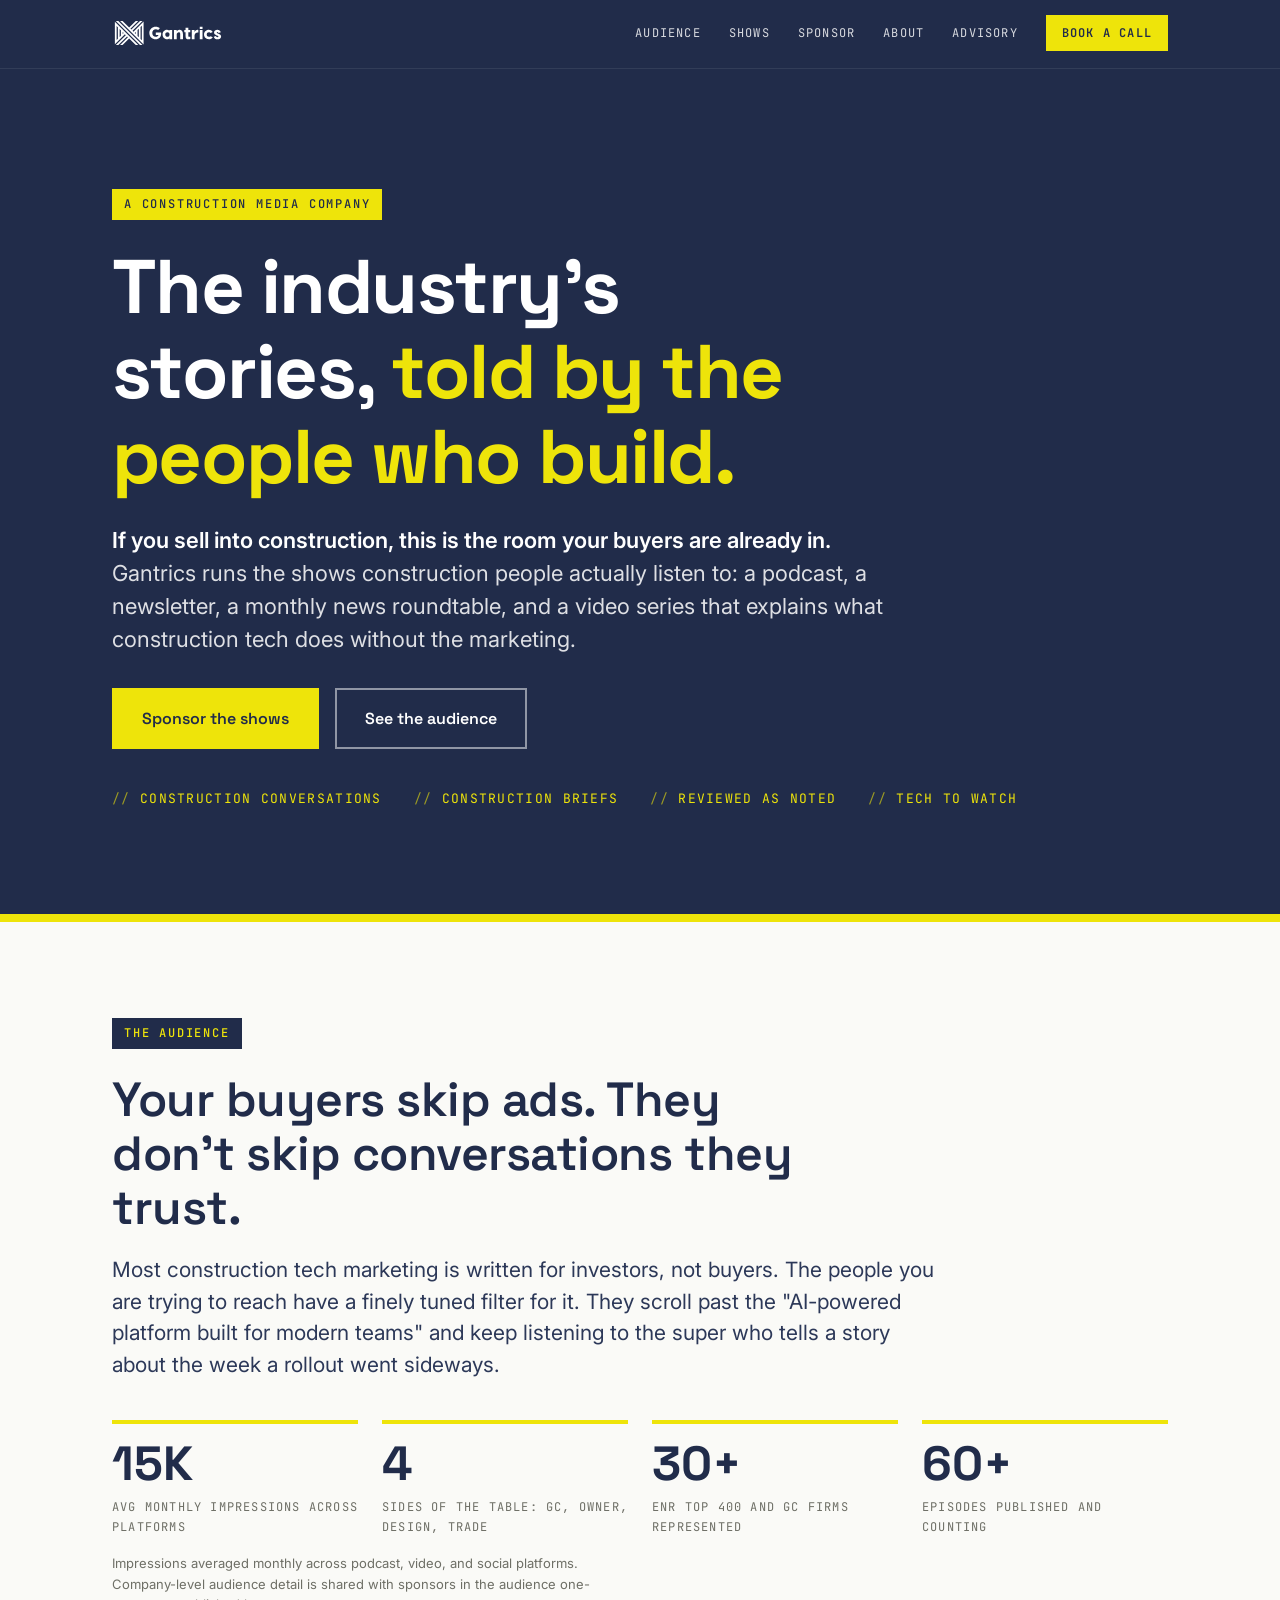
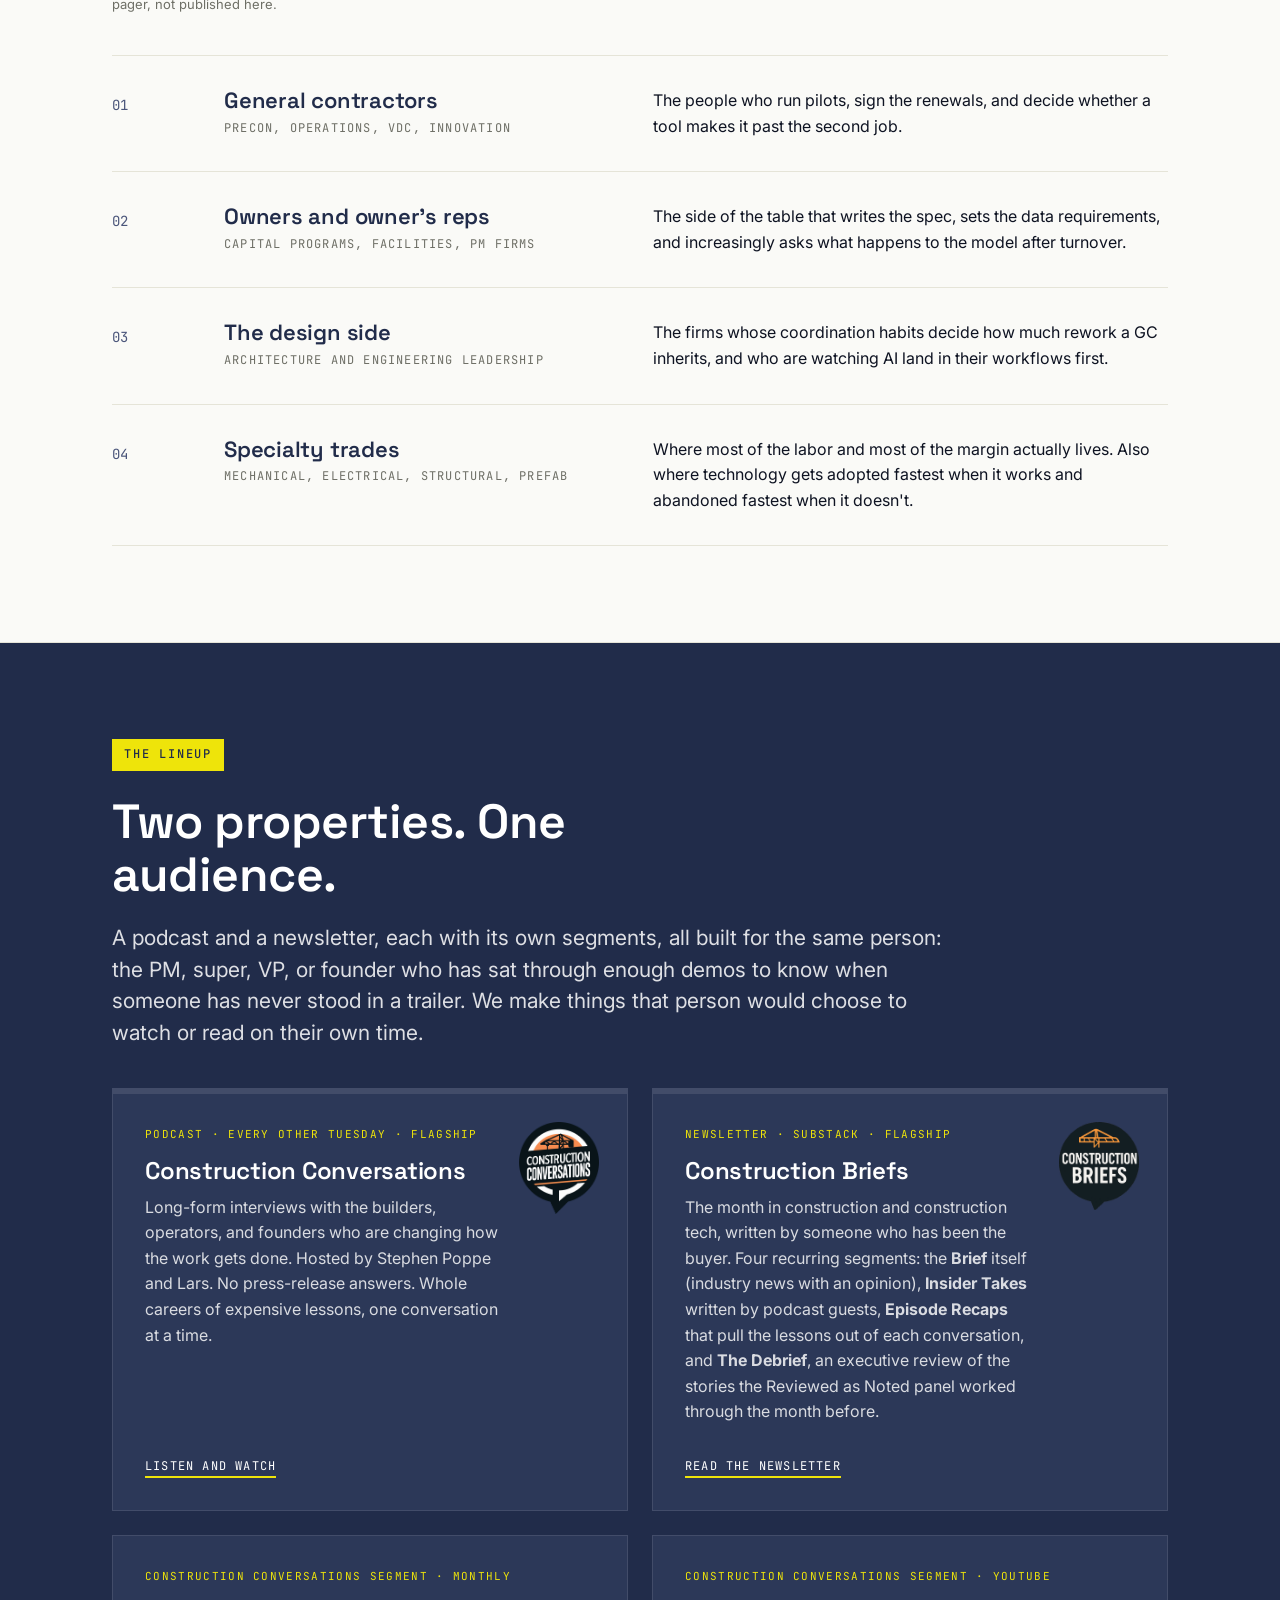
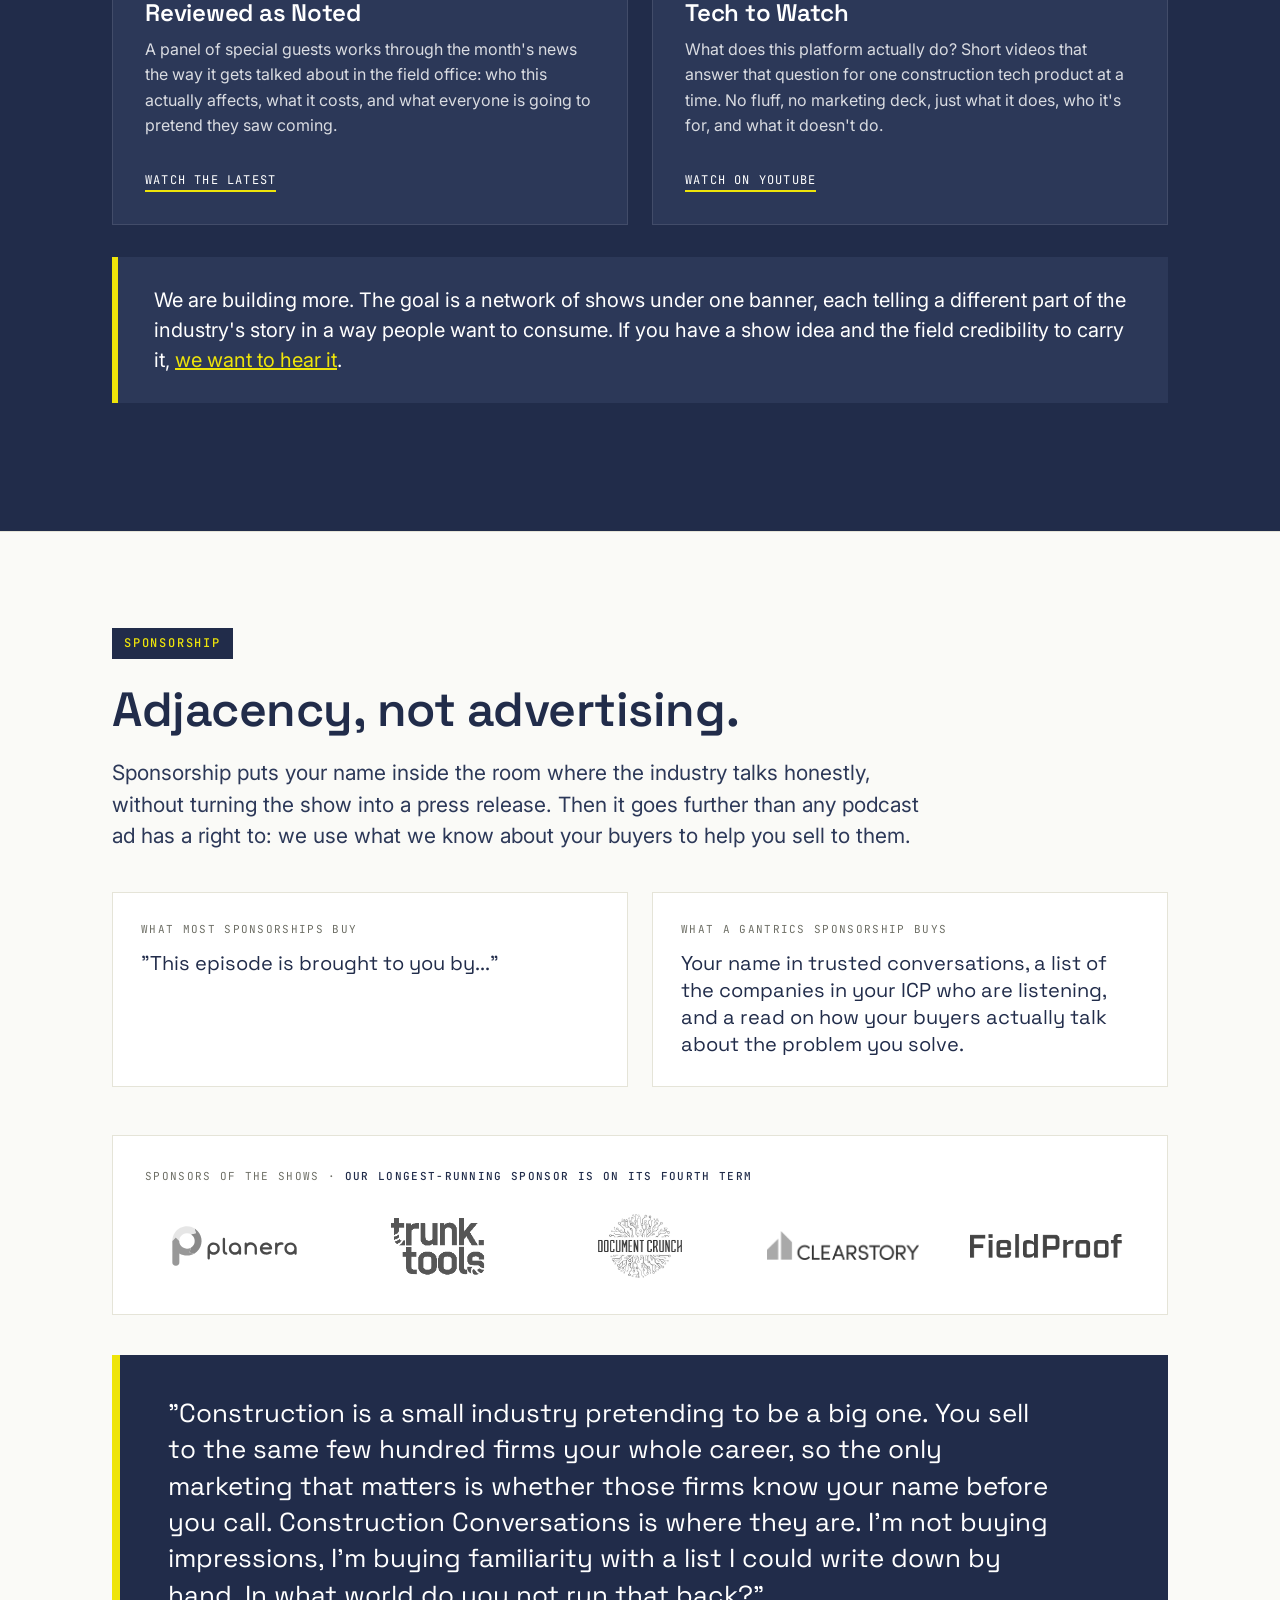
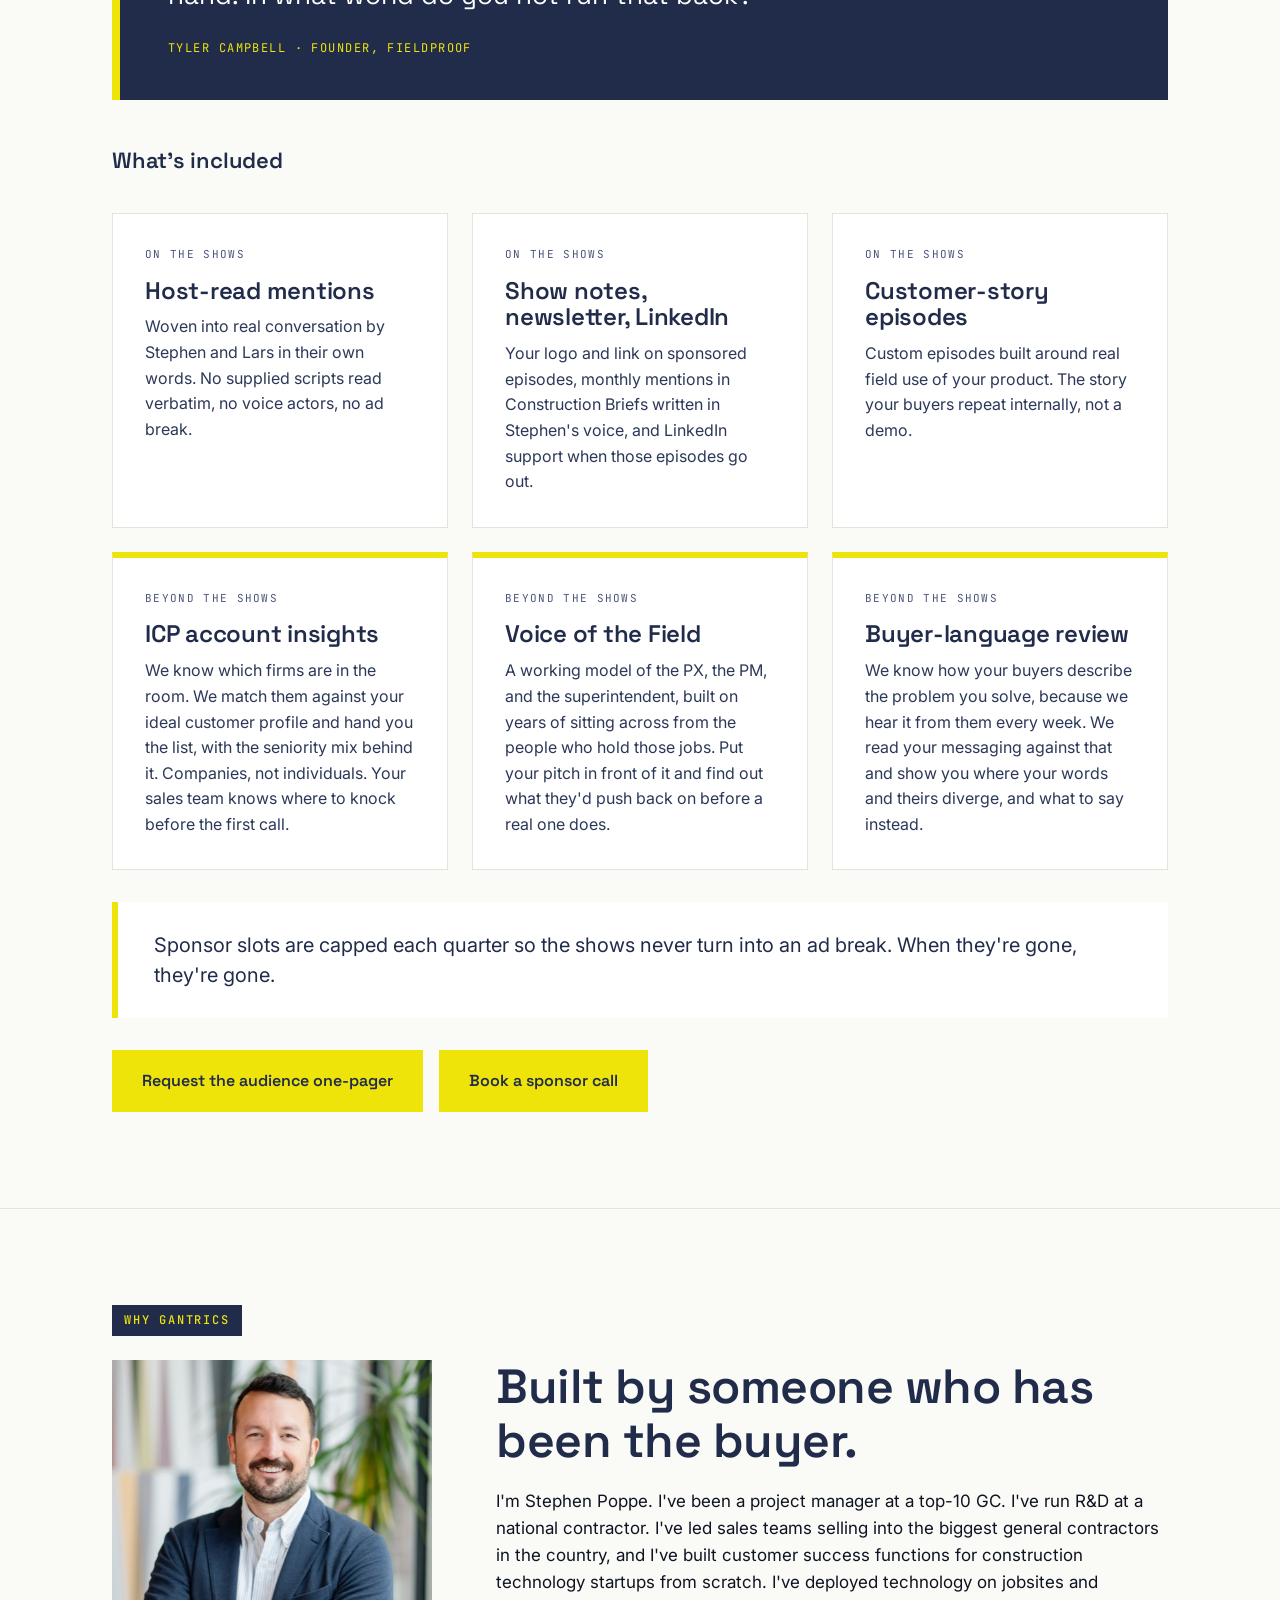
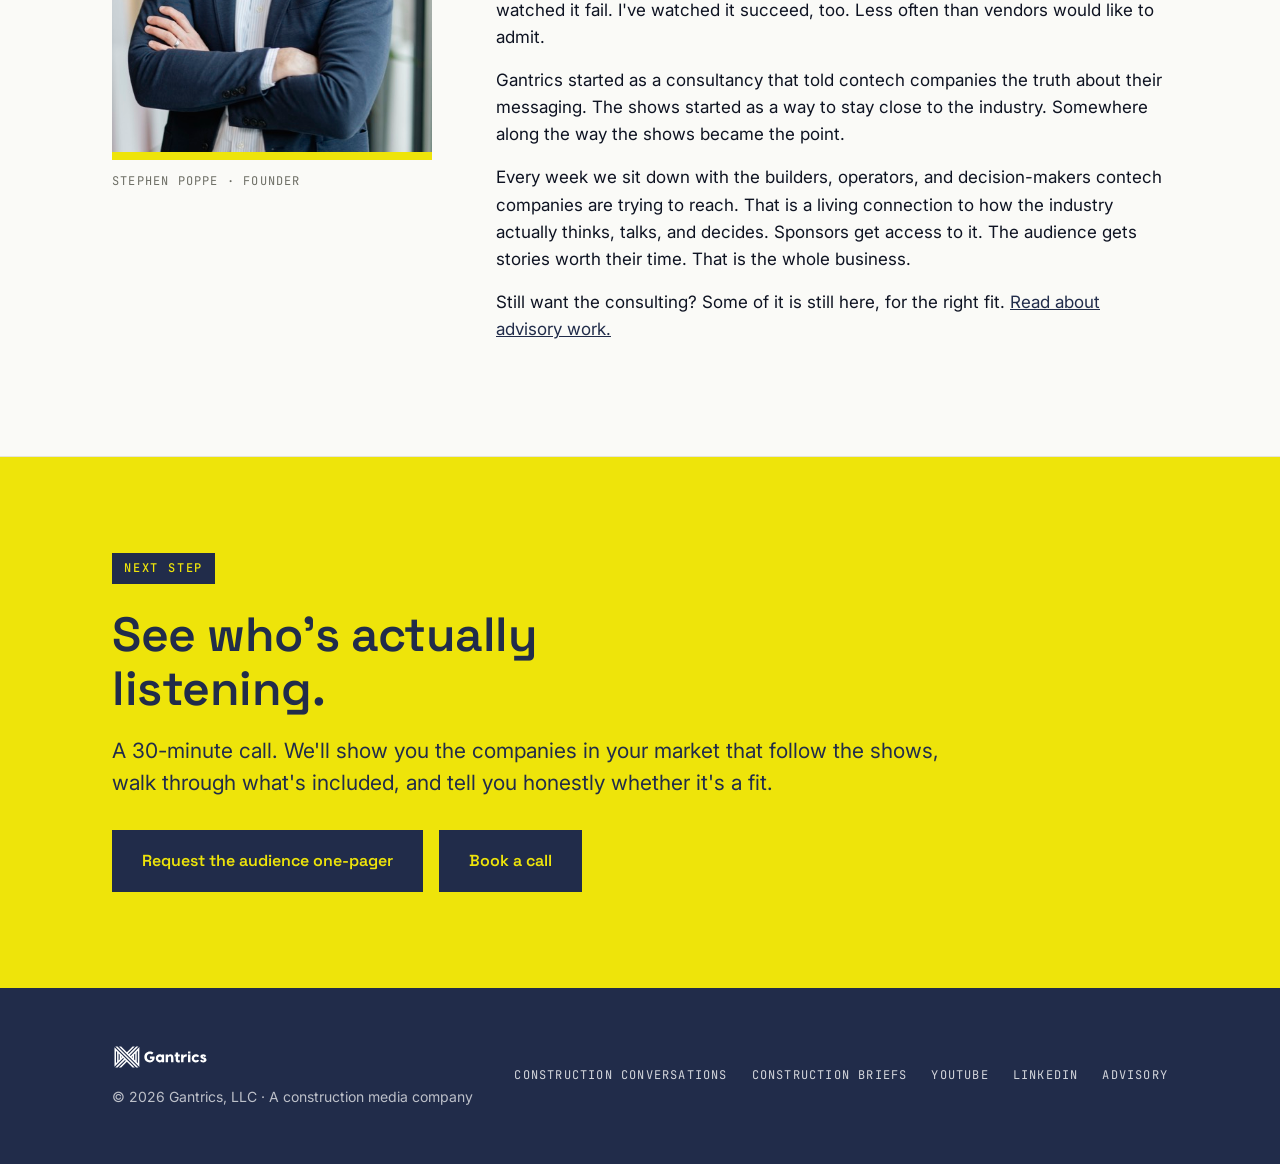
==== site/index.html @ 8fec96fa "Gantrics.com rebuild: media-company positioning, sponsorship-first Static site replacing the Lovable" ====
<!DOCTYPE html>
<html lang="en">
<head>
<meta charset="utf-8">
<meta name="viewport" content="width=device-width, initial-scale=1">
<title>Gantrics | The construction industry's stories, told by the people who build</title>
<meta name="description" content="Gantrics is a construction media company. Construction Conversations, Construction Briefs, Reviewed as Noted, and Tech to Watch reach the PMs, VPs, and founders who decide what gets adopted on the jobsite. Sponsor the shows, not the ads.">
<link rel="icon" type="image/png" href="assets/favicon.png">
<link rel="preconnect" href="https://fonts.googleapis.com">
<link rel="preconnect" href="https://fonts.gstatic.com" crossorigin>
<link href="https://fonts.googleapis.com/css2?family=Space+Grotesk:wght@500;600;700&family=Inter:wght@400;500;600&family=JetBrains+Mono:wght@400;500&display=swap" rel="stylesheet">
<link rel="stylesheet" href="assets/site.css">
<meta property="og:title" content="Gantrics | Construction media for the people who build">
<meta property="og:description" content="A podcast and a newsletter. One audience: the people who decide what gets adopted on the jobsite. Sponsor the conversation, not the ad break.">
<meta property="og:type" content="website">
<meta property="og:url" content="https://gantrics.com/">
<script type="application/ld+json">
{"@context":"https://schema.org","@type":"Organization","name":"Gantrics","url":"https://gantrics.com","founder":{"@type":"Person","name":"Stephen Poppe"},"description":"Construction media company behind Construction Conversations, Construction Briefs, Reviewed as Noted, and Tech to Watch.","sameAs":["https://constructionconversations.com"]}
</script>
</head>
<body>

<nav class="nav">
  <div class="container">
    <a class="logo" href="/" aria-label="Gantrics home"><img src="assets/logo-white.svg" alt="Gantrics"></a>
    <button class="nav-toggle" aria-expanded="false" aria-controls="nav-links" onclick="var u=document.getElementById('nav-links');u.classList.toggle('open');this.setAttribute('aria-expanded',u.classList.contains('open'))">Menu</button>
    <ul id="nav-links">
      <li><a href="#audience">Audience</a></li>
      <li><a href="#shows">Shows</a></li>
      <li><a href="#sponsor">Sponsor</a></li>
      <li><a href="#about">About</a></li>
      <li><a href="advisory.html">Advisory</a></li>
      <li><a class="cta" href="https://calendly.com/sdpoppe/30min">Book a call</a></li>
    </ul>
  </div>
</nav>

<header class="hero">
  <div class="container">
    <span class="eyebrow on-dark">A construction media company</span>
    <h1>The industry's stories, <span class="accent">told by the people who build.</span></h1>
    <p class="lede"><strong>If you sell into construction, this is the room your buyers are already in.</strong> Gantrics runs the shows construction people actually listen to: a podcast, a newsletter, a monthly news roundtable, and a video series that explains what construction tech does without the marketing.</p>
    <div class="btn-row">
      <a class="btn primary" href="#sponsor">Sponsor the shows</a>
      <a class="btn on-dark" href="#audience">See the audience</a>
    </div>
    <div class="meta">
      <span>Construction Conversations</span>
      <span>Construction Briefs</span>
      <span>Reviewed as Noted</span>
      <span>Tech to Watch</span>
    </div>
  </div>
</header>

<section id="audience">
  <div class="container">
    <span class="eyebrow">The audience</span>
    <h2>Your buyers skip ads. They don't skip conversations they trust.</h2>
    <p class="lede">Most construction tech marketing is written for investors, not buyers. The people you are trying to reach have a finely tuned filter for it. They scroll past the "AI-powered platform built for modern teams" and keep listening to the super who tells a story about the week a rollout went sideways.</p>

    <div class="stats">
      <div class="stat"><div class="big">15K</div><div class="label">Avg monthly impressions across platforms</div></div>
      <div class="stat"><div class="big">4</div><div class="label">Sides of the table: GC, owner, design, trade</div></div>
      <div class="stat"><div class="big">30+</div><div class="label">ENR Top 400 and GC firms represented</div></div>
      <div class="stat"><div class="big">60+</div><div class="label">Episodes published and counting</div></div>
    </div>
    <p class="footnote">Impressions averaged monthly across podcast, video, and social platforms. Company-level audience detail is shared with sponsors in the audience one-pager, not published here.</p>

    <div class="rows">
      <div class="row">
        <div class="num">01</div>
        <div><h3>General contractors</h3><div class="sub">Precon, operations, VDC, innovation</div></div>
        <p>The people who run pilots, sign the renewals, and decide whether a tool makes it past the second job.</p>
      </div>
      <div class="row">
        <div class="num">02</div>
        <div><h3>Owners and owner's reps</h3><div class="sub">Capital programs, facilities, PM firms</div></div>
        <p>The side of the table that writes the spec, sets the data requirements, and increasingly asks what happens to the model after turnover.</p>
      </div>
      <div class="row">
        <div class="num">03</div>
        <div><h3>The design side</h3><div class="sub">Architecture and engineering leadership</div></div>
        <p>The firms whose coordination habits decide how much rework a GC inherits, and who are watching AI land in their workflows first.</p>
      </div>
      <div class="row">
        <div class="num">04</div>
        <div><h3>Specialty trades</h3><div class="sub">Mechanical, electrical, structural, prefab</div></div>
        <p>Where most of the labor and most of the margin actually lives. Also where technology gets adopted fastest when it works and abandoned fastest when it doesn't.</p>
      </div>
    </div>
  </div>
</section>

<section id="shows" class="dark">
  <div class="container">
    <span class="eyebrow on-dark">The lineup</span>
    <h2>Two properties. One audience.</h2>
    <p class="lede">A podcast and a newsletter, each with its own segments, all built for the same person: the PM, super, VP, or founder who has sat through enough demos to know when someone has never stood in a trailer. We make things that person would choose to watch or read on their own time.</p>

    <div class="grid two">
      <article class="card feature has-logo">
        <img class="show-logo" src="assets/cc-logo.png" alt="">
        <div class="tag">Podcast · Every other Tuesday · Flagship</div>
        <h3>Construction Conversations</h3>
        <p>Long-form interviews with the builders, operators, and founders who are changing how the work gets done. Hosted by Stephen Poppe and Lars. No press-release answers. Whole careers of expensive lessons, one conversation at a time.</p>
        <a class="link" href="https://constructionconversations.com">Listen and watch</a>
      </article>
      <article class="card feature has-logo">
        <img class="show-logo" src="assets/cb-logo.png" alt="">
        <div class="tag">Newsletter · Substack · Flagship</div>
        <h3>Construction Briefs</h3>
        <p>The month in construction and construction tech, written by someone who has been the buyer. Four recurring segments: the <strong>Brief</strong> itself (industry news with an opinion), <strong>Insider Takes</strong> written by podcast guests, <strong>Episode Recaps</strong> that pull the lessons out of each conversation, and <strong>The Debrief</strong>, an executive review of the stories the Reviewed as Noted panel worked through the month before.</p>
        <a class="link" href="https://constructionbriefs.substack.com">Read the newsletter</a>
      </article>
      <article class="card">
        <div class="tag">Construction Conversations segment · Monthly</div>
        <h3>Reviewed as Noted</h3>
        <p>A panel of special guests works through the month's news the way it gets talked about in the field office: who this actually affects, what it costs, and what everyone is going to pretend they saw coming.</p>
        <a class="link" href="https://constructionconversations.com">Watch the latest</a>
      </article>
      <article class="card">
        <div class="tag">Construction Conversations segment · YouTube</div>
        <h3>Tech to Watch</h3>
        <p>What does this platform actually do? Short videos that answer that question for one construction tech product at a time. No fluff, no marketing deck, just what it does, who it's for, and what it doesn't do.</p>
        <a class="link" href="https://www.youtube.com/@constructionconversations">Watch on YouTube</a>
      </article>
    </div>

    <div class="statement">
      <p>We are building more. The goal is a network of shows under one banner, each telling a different part of the industry's story in a way people want to consume. If you have a show idea and the field credibility to carry it, <a href="mailto:stephen@gantrics.com">we want to hear it</a>.</p>
    </div>
  </div>
</section>


<section id="sponsor">
  <div class="container">
    <span class="eyebrow">Sponsorship</span>
    <h2>Adjacency, not advertising.</h2>
    <p class="lede">Sponsorship puts your name inside the room where the industry talks honestly, without turning the show into a press release. Then it goes further than any podcast ad has a right to: we use what we know about your buyers to help you sell to them.</p>

    <div class="compare">
      <div>
        <div class="label">What most sponsorships buy</div>
        <blockquote>"This episode is brought to you by..."</blockquote>
      </div>
      <div>
        <div class="label">What a Gantrics sponsorship buys</div>
        <blockquote>Your name in trusted conversations, a list of the companies in your ICP who are listening, and a read on how your buyers actually talk about the problem you solve.</blockquote>
      </div>
    </div>

    <div class="sponsors">
      <div class="sponsors-label">Sponsors of the shows · <span class="renewal">Our longest-running sponsor is on its fourth term</span></div>
      <div class="sponsor-logos">
        <a href="https://planera.io" title="Planera"><img src="assets/planera.svg" alt="Planera"></a>
        <a href="https://trunk.tools" title="Trunk Tools"><img class="tall" src="assets/trunk-tools.png" alt="Trunk Tools"></a>
        <a href="https://www.documentcrunch.com" title="Document Crunch"><img class="tall" src="assets/document-crunch.png" alt="Document Crunch"></a>
        <a href="https://www.clearstory.build" title="Clearstory"><img src="assets/clearstory.png" alt="Clearstory"></a>
        <a href="https://www.fieldproof.io" title="Fieldproof"><img src="assets/fieldproof.png" alt="Fieldproof"></a>
      </div>
    </div>

    <blockquote class="pull">
      <p>"Construction is a small industry pretending to be a big one. You sell to the same few hundred firms your whole career, so the only marketing that matters is whether those firms know your name before you call. Construction Conversations is where they are. I'm not buying impressions, I'm buying familiarity with a list I could write down by hand. In what world do you not run that back?"</p>
      <cite>Tyler Campbell · Founder, FieldProof</cite>
    </blockquote>

    <h3 style="margin-top:48px">What's included</h3>
    <div class="grid three">
      <article class="card">
        <div class="tag">On the shows</div>
        <h3>Host-read mentions</h3>
        <p>Woven into real conversation by Stephen and Lars in their own words. No supplied scripts read verbatim, no voice actors, no ad break.</p>
      </article>
      <article class="card">
        <div class="tag">On the shows</div>
        <h3>Show notes, newsletter, LinkedIn</h3>
        <p>Your logo and link on sponsored episodes, monthly mentions in Construction Briefs written in Stephen's voice, and LinkedIn support when those episodes go out.</p>
      </article>
      <article class="card">
        <div class="tag">On the shows</div>
        <h3>Customer-story episodes</h3>
        <p>Custom episodes built around real field use of your product. The story your buyers repeat internally, not a demo.</p>
      </article>
      <article class="card feature">
        <div class="tag">Beyond the shows</div>
        <h3>ICP account insights</h3>
        <p>We know which firms are in the room. We match them against your ideal customer profile and hand you the list, with the seniority mix behind it. Companies, not individuals. Your sales team knows where to knock before the first call.</p>
      </article>
      <article class="card feature">
        <div class="tag">Beyond the shows</div>
        <h3>Voice of the Field</h3>
        <p>A working model of the PX, the PM, and the superintendent, built on years of sitting across from the people who hold those jobs. Put your pitch in front of it and find out what they'd push back on before a real one does.</p>
      </article>
      <article class="card feature">
        <div class="tag">Beyond the shows</div>
        <h3>Buyer-language review</h3>
        <p>We know how your buyers describe the problem you solve, because we hear it from them every week. We read your messaging against that and show you where your words and theirs diverge, and what to say instead.</p>
      </article>
    </div>

    <div class="statement">
      <p>Sponsor slots are capped each quarter so the shows never turn into an ad break. When they're gone, they're gone.</p>
    </div>

    <div class="btn-row">
      <a class="btn primary" href="mailto:stephen@gantrics.com?subject=Audience%20one-pager%20request">Request the audience one-pager</a>
      <a class="btn primary" href="https://calendly.com/sdpoppe/30min">Book a sponsor call</a>
    </div>
  </div>
</section>

<section id="about">
  <div class="container">
    <span class="eyebrow">Why Gantrics</span>
    <div class="about">
      <div>
        <img src="assets/stephen.jpg" alt="Stephen Poppe, founder of Gantrics">
        <div class="caption">Stephen Poppe · Founder</div>
      </div>
      <div>
        <h2>Built by someone who has been the buyer.</h2>
        <p>I'm Stephen Poppe. I've been a project manager at a top-10 GC. I've run R&amp;D at a national contractor. I've led sales teams selling into the biggest general contractors in the country, and I've built customer success functions for construction technology startups from scratch. I've deployed technology on jobsites and watched it fail. I've watched it succeed, too. Less often than vendors would like to admit.</p>
        <p>Gantrics started as a consultancy that told contech companies the truth about their messaging. The shows started as a way to stay close to the industry. Somewhere along the way the shows became the point.</p>
        <p>Every week we sit down with the builders, operators, and decision-makers contech companies are trying to reach. That is a living connection to how the industry actually thinks, talks, and decides. Sponsors get access to it. The audience gets stories worth their time. That is the whole business.</p>
        <p>Still want the consulting? Some of it is still here, for the right fit. <a href="advisory.html">Read about advisory work.</a></p>
      </div>
    </div>
  </div>
</section>

<section class="cta-band">
  <div class="container">
    <span class="eyebrow">Next step</span>
    <h2>See who's actually listening.</h2>
    <p class="lede">A 30-minute call. We'll show you the companies in your market that follow the shows, walk through what's included, and tell you honestly whether it's a fit.</p>
    <div class="btn-row">
      <a class="btn primary" href="mailto:stephen@gantrics.com?subject=Audience%20one-pager%20request">Request the audience one-pager</a>
      <a class="btn primary" href="https://calendly.com/sdpoppe/30min">Book a call</a>
    </div>
  </div>
</section>

<footer>
  <div class="container">
    <div>
      <img src="assets/logo-white.svg" alt="Gantrics">
      <div>© 2026 Gantrics, LLC · A construction media company</div>
    </div>
    <ul>
      <li><a href="https://constructionconversations.com">Construction Conversations</a></li>
      <li><a href="https://constructionbriefs.substack.com">Construction Briefs</a></li>
      <li><a href="https://www.youtube.com/@constructionconversations">YouTube</a></li>
      <li><a href="https://www.linkedin.com/company/gantrics-consulting/">LinkedIn</a></li>
      <li><a href="advisory.html">Advisory</a></li>
    </ul>
  </div>
</footer>

</body>
</html>
---- site/assets/site.css ----
:root {
  --navy: #212C4A;
  --navy-90: #2C3858;
  --navy-70: #4A557A;
  --yellow: #EEE40A;
  --yellow-soft: #F8F1B0;
  --white: #FFFFFF;
  --paper: #FAFAF7;
  --ink: #0E1322;
  --rule: #E5E4D8;
  --muted: #6E6F66;
  --display: 'Space Grotesk', system-ui, sans-serif;
  --body: 'Inter', system-ui, sans-serif;
  --mono: 'JetBrains Mono', ui-monospace, monospace;
}
* { box-sizing: border-box; margin: 0; padding: 0; }
html { scroll-behavior: smooth; }
body { font-family: var(--body); color: var(--ink); background: var(--paper); line-height: 1.6; font-size: 17px; -webkit-font-smoothing: antialiased; }
img { max-width: 100%; display: block; }
a { color: var(--navy); }
.container { max-width: 1120px; margin: 0 auto; padding: 0 32px; }
section { padding: 96px 0; border-bottom: 1px solid var(--rule); }
h1, h2, h3 { font-family: var(--display); font-weight: 600; line-height: 1.12; letter-spacing: -0.01em; color: var(--navy); }
h1 { font-size: clamp(40px, 6vw, 76px); font-weight: 700; letter-spacing: -0.02em; }
h2 { font-size: clamp(30px, 3.8vw, 48px); margin-bottom: 20px; max-width: 22ch; }
h3 { font-size: 22px; margin-bottom: 10px; }
p { margin-bottom: 16px; max-width: 64ch; }
p.lede { font-size: 21px; line-height: 1.5; color: var(--navy-90); }
.eyebrow { font-family: var(--mono); font-size: 12px; text-transform: uppercase; letter-spacing: 0.15em; color: var(--yellow); background: var(--navy); display: inline-block; padding: 6px 12px; margin-bottom: 24px; font-weight: 500; }
.eyebrow.on-dark { background: var(--yellow); color: var(--navy); }
.mono { font-family: var(--mono); font-size: 13px; text-transform: uppercase; letter-spacing: 0.1em; }

/* Nav */
.nav { background: var(--navy); color: var(--white); position: sticky; top: 0; z-index: 20; border-bottom: 1px solid rgba(255,255,255,0.08); }
.nav .container { display: flex; align-items: center; justify-content: space-between; height: 68px; }
.nav .logo img { height: 30px; width: auto; }
.nav ul { list-style: none; display: flex; gap: 28px; align-items: center; font-family: var(--mono); font-size: 12px; text-transform: uppercase; letter-spacing: 0.1em; }
.nav a { color: rgba(255,255,255,0.82); text-decoration: none; padding: 6px 0; border-bottom: 2px solid transparent; }
.nav a:hover { color: var(--white); border-bottom-color: var(--yellow); }
.nav a.cta { background: var(--yellow); color: var(--navy); padding: 10px 16px; border-bottom: none; font-weight: 600; }
.nav a.cta:hover { background: var(--white); }
.nav-toggle { display: none; background: none; border: 1px solid rgba(255,255,255,0.3); color: #fff; font-family: var(--mono); font-size: 12px; padding: 8px 12px; cursor: pointer; }

/* Buttons */
.btn { display: inline-block; font-family: var(--display); font-weight: 600; font-size: 16px; text-decoration: none; padding: 16px 28px; border: 2px solid var(--navy); color: var(--navy); background: transparent; }
.btn.primary { background: var(--yellow); border-color: var(--yellow); color: var(--navy); }
.btn.primary:hover { background: var(--navy); border-color: var(--navy); color: var(--white); }
.btn:hover { background: var(--navy); color: var(--white); }
.btn.on-dark { border-color: rgba(255,255,255,0.5); color: var(--white); }
.btn.on-dark:hover { background: var(--white); color: var(--navy); border-color: var(--white); }
.btn-row { display: flex; gap: 16px; flex-wrap: wrap; margin-top: 32px; }

/* Hero */
.hero { background: var(--navy); color: var(--white); padding: 120px 0 104px; border-bottom: 8px solid var(--yellow); }
.hero h1 { color: var(--white); max-width: 16ch; }
.hero h1 .accent { color: var(--yellow); }
.hero p.lede { color: rgba(255,255,255,0.85); font-size: 22px; max-width: 56ch; margin-top: 24px; }
.hero .meta { display: flex; gap: 12px 32px; flex-wrap: wrap; font-family: var(--mono); font-size: 13px; color: var(--yellow); text-transform: uppercase; letter-spacing: 0.1em; margin-top: 40px; }
.hero .meta span::before { content: "// "; opacity: 0.6; }

/* Dark section */
.dark { background: var(--navy); color: var(--white); }
.dark h2, .dark h3 { color: var(--white); }
.dark p { color: rgba(255,255,255,0.85); }
.dark .statement { border-left-color: var(--yellow); background: var(--navy-90); }
.dark .statement p { color: var(--white); }

/* Statement block */
.statement { background: var(--white); border-left: 6px solid var(--yellow); padding: 28px 36px; margin: 32px 0; }
.statement p { font-size: 20px; line-height: 1.5; color: var(--navy); margin: 0; max-width: none; }

/* Grids */
.grid { display: grid; gap: 24px; margin-top: 40px; }
.grid.two { grid-template-columns: repeat(2, 1fr); }
.grid.three { grid-template-columns: repeat(auto-fit, minmax(280px, 1fr)); }
.card { background: var(--white); border: 1px solid var(--rule); padding: 32px; display: flex; flex-direction: column; }
.card .tag { font-family: var(--mono); font-size: 11px; text-transform: uppercase; letter-spacing: 0.12em; color: var(--navy-70); margin-bottom: 14px; }
.card h3 { font-size: 24px; }
.card p { font-size: 16px; color: var(--navy-90); }
.card p:last-child { margin-bottom: 0; }
.card .link { margin-top: auto; padding-top: 16px; font-family: var(--mono); font-size: 12px; text-transform: uppercase; letter-spacing: 0.1em; text-decoration: none; color: var(--navy); border-bottom: 2px solid var(--yellow); align-self: flex-start; }
.card .link:hover { border-bottom-color: var(--navy); }
.card.feature { border-top: 6px solid var(--yellow); position: relative; }
.card.has-logo .tag, .card.has-logo h3, .card.has-logo p { padding-right: 96px; }
.show-logo { position: absolute; top: 28px; right: 28px; width: 80px; height: auto; }
@media (max-width: 500px) { .show-logo { width: 56px; } .card.has-logo .tag, .card.has-logo h3, .card.has-logo p { padding-right: 64px; } }
.dark .card { background: var(--navy-90); border-color: rgba(255,255,255,0.1); }
.dark .card h3 { color: var(--white); }
.dark .card p { color: rgba(255,255,255,0.82); }
.dark .card .tag { color: var(--yellow); }
.dark .card .link { color: var(--white); }

/* Numbered list rows */
.rows { margin-top: 40px; border-top: 1px solid var(--rule); }
.row { display: grid; grid-template-columns: 80px 1fr 1.3fr; gap: 32px; padding: 32px 0; border-bottom: 1px solid var(--rule); align-items: start; }
.row .num { font-family: var(--mono); font-size: 14px; color: var(--navy-70); padding-top: 6px; }
.row h3 { margin-bottom: 6px; }
.row .sub { font-family: var(--mono); font-size: 12px; text-transform: uppercase; letter-spacing: 0.1em; color: var(--muted); }
.row p { margin-bottom: 0; font-size: 16px; }
.dark .rows, .dark .row { border-color: rgba(255,255,255,0.12); }
.dark .row .num { color: var(--yellow); }
.dark .row .sub { color: rgba(255,255,255,0.55); }

/* Stats */
.stats { display: grid; grid-template-columns: repeat(auto-fit, minmax(200px, 1fr)); gap: 24px; margin-top: 40px; }
.stat { border-top: 4px solid var(--yellow); padding-top: 16px; }
.stat .big { font-family: var(--display); font-weight: 700; font-size: 48px; line-height: 1; color: var(--navy); }
.stat .label { font-family: var(--mono); font-size: 12px; text-transform: uppercase; letter-spacing: 0.1em; color: var(--muted); margin-top: 10px; }
.dark .stat .big { color: var(--white); }
.dark .stat .label { color: rgba(255,255,255,0.6); }
.footnote { font-size: 13px; color: var(--muted); margin-top: 16px; }

/* Compare */
.compare { display: grid; grid-template-columns: 1fr 1fr; gap: 24px; margin: 40px 0; }
.compare > div { padding: 28px; border: 1px solid var(--rule); background: var(--white); }
.compare .label { font-family: var(--mono); font-size: 11px; text-transform: uppercase; letter-spacing: 0.12em; color: var(--muted); margin-bottom: 12px; }
.compare blockquote { font-family: var(--display); font-size: 20px; color: var(--navy); line-height: 1.35; }
.compare .answer { font-family: var(--display); font-size: 28px; font-weight: 700; color: var(--navy); }

/* Sponsor strip */
.sponsors { margin-top: 48px; padding: 32px; background: var(--white); border: 1px solid var(--rule); }
.sponsors-label { font-family: var(--mono); font-size: 11px; text-transform: uppercase; letter-spacing: 0.12em; color: var(--muted); margin-bottom: 24px; }
.sponsors-label .renewal { color: var(--navy); font-weight: 500; }
.sponsor-logos { display: grid; grid-template-columns: repeat(5, 1fr); gap: 24px; align-items: center; }
.sponsor-logos a { display: flex; align-items: center; justify-content: center; height: 72px; }
.sponsor-logos img { max-height: 40px; max-width: 85%; width: auto; height: auto; object-fit: contain; filter: grayscale(1); opacity: 0.8; transition: all .2s; }
.sponsor-logos img.tall { max-height: 64px; }
.sponsor-logos a:hover img { filter: none; opacity: 1; }
@media (max-width: 900px) { .sponsor-logos { grid-template-columns: repeat(3, 1fr); } }
@media (max-width: 600px) { .sponsor-logos { grid-template-columns: repeat(2, 1fr); } }

/* About */
.about { display: grid; grid-template-columns: 320px 1fr; gap: 64px; align-items: start; }
.about img { width: 100%; aspect-ratio: 4/5; object-fit: cover; border-bottom: 8px solid var(--yellow); }
.about .caption { font-family: var(--mono); font-size: 12px; text-transform: uppercase; letter-spacing: 0.1em; color: var(--muted); margin-top: 12px; }

/* Final CTA */
.cta-band { background: var(--yellow); color: var(--navy); padding: 96px 0; border-bottom: none; }
.cta-band h2 { color: var(--navy); max-width: 20ch; }
.cta-band p { color: var(--navy); }
.cta-band .btn { border-color: var(--navy); color: var(--navy); }
.cta-band .btn.primary { background: var(--navy); color: var(--yellow); }
.cta-band .btn.primary:hover { background: var(--ink); }

/* Footer */
footer { background: var(--navy); color: rgba(255,255,255,0.7); padding: 56px 0; font-size: 14px; }
footer .container { display: grid; grid-template-columns: 1fr auto; gap: 32px; align-items: center; }
footer img { height: 26px; width: auto; margin-bottom: 16px; }
footer ul { list-style: none; display: flex; gap: 24px; flex-wrap: wrap; font-family: var(--mono); font-size: 12px; text-transform: uppercase; letter-spacing: 0.1em; }
footer a { color: rgba(255,255,255,0.8); text-decoration: none; }
footer a:hover { color: var(--yellow); }

@media (max-width: 860px) {
  section { padding: 72px 0; }
  .hero { padding: 88px 0 72px; }
  .nav ul { display: none; position: absolute; left: 0; right: 0; top: 68px; background: var(--navy); flex-direction: column; gap: 0; padding: 16px 32px 24px; border-bottom: 1px solid rgba(255,255,255,0.1); }
  .nav ul.open { display: flex; }
  .nav ul li { padding: 10px 0; }
  .nav-toggle { display: block; }
  .row { grid-template-columns: 1fr; gap: 8px; }
  .compare { grid-template-columns: 1fr; }
  .about { grid-template-columns: 1fr; gap: 32px; }
  .grid.two { grid-template-columns: 1fr; }
  .about img { max-width: 320px; }
  footer .container { grid-template-columns: 1fr; }
}

.hero p.lede strong { color: var(--white); font-weight: 600; }

.dark .statement a { color: var(--yellow); }

/* Pull quote */
.pull { margin: 40px 0 0; padding: 40px 48px; background: var(--navy); color: var(--white); border-left: 8px solid var(--yellow); }
.pull p { font-family: var(--display); font-size: clamp(20px, 2.2vw, 26px); line-height: 1.4; color: var(--white); max-width: 52ch; margin-bottom: 20px; }
.pull cite { font-style: normal; font-family: var(--mono); font-size: 12px; text-transform: uppercase; letter-spacing: 0.12em; color: var(--yellow); }
@media (max-width: 860px) { .pull { padding: 28px 24px; } }
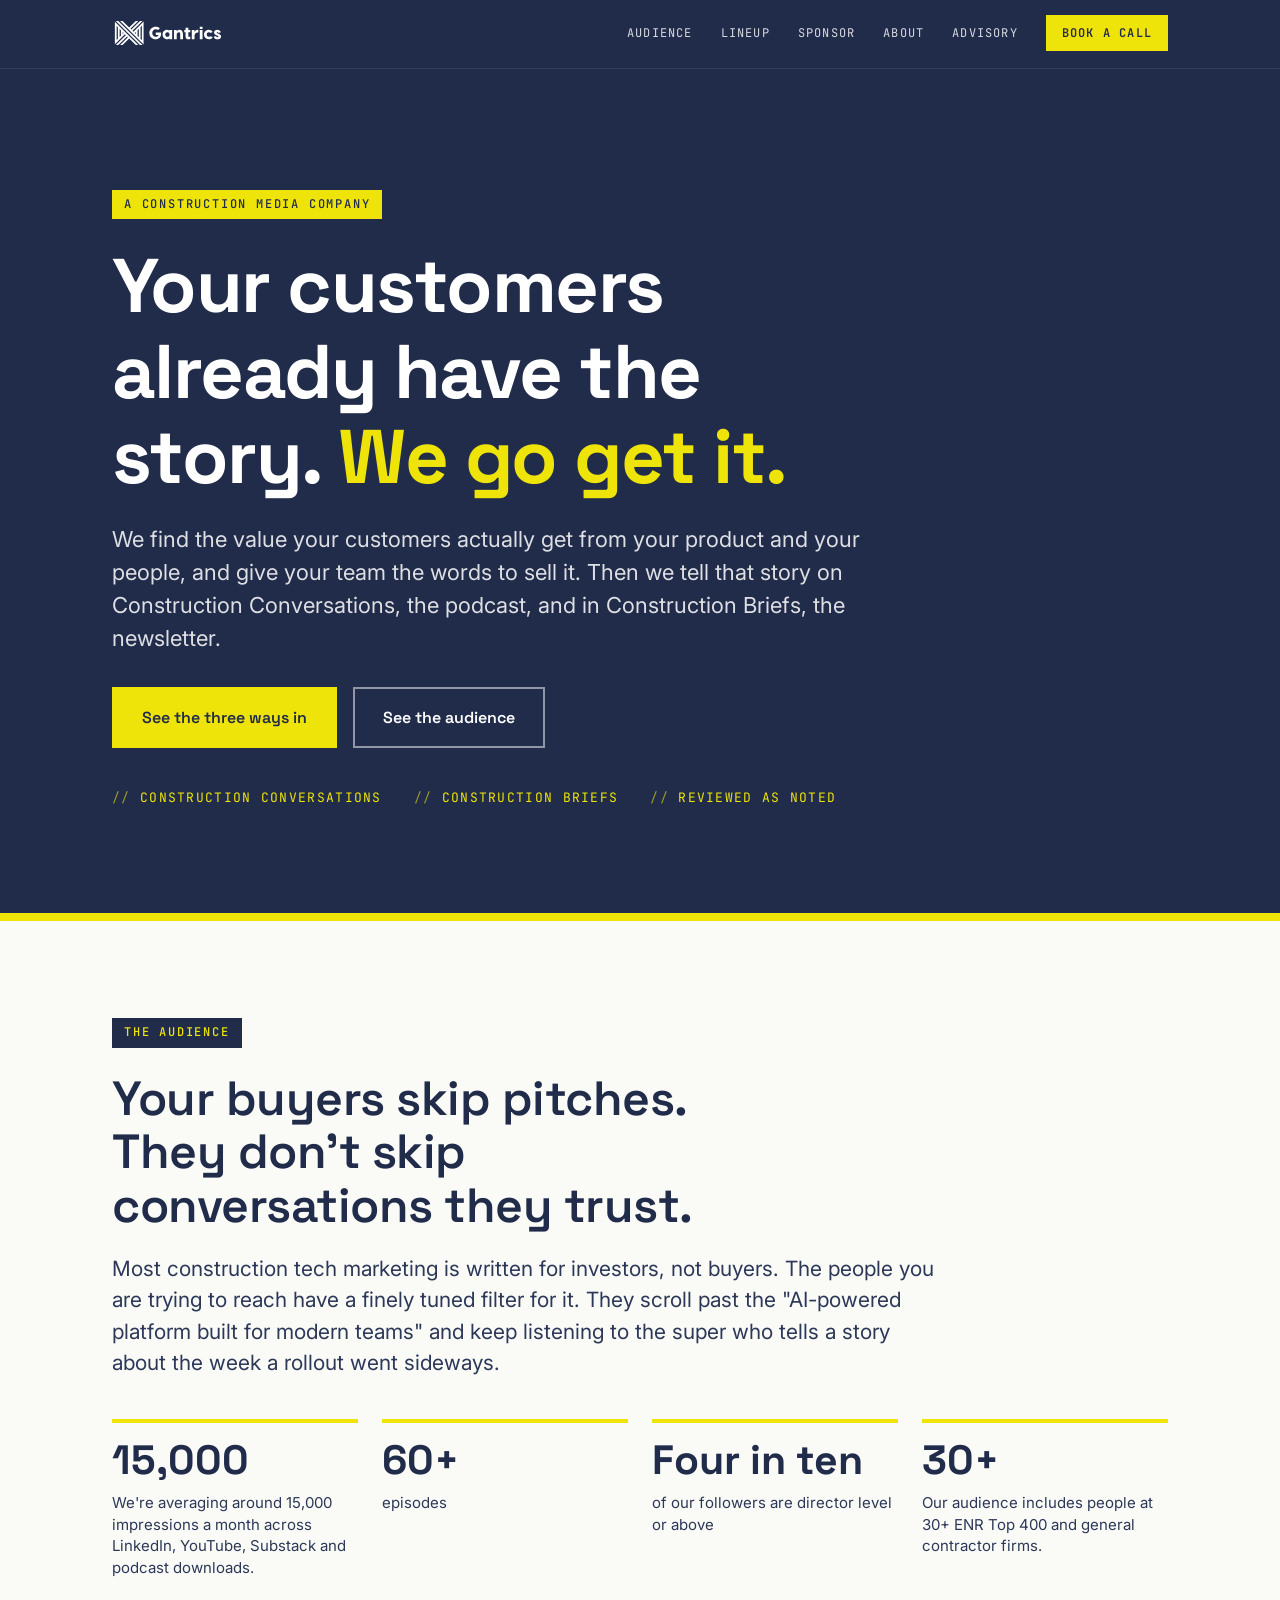
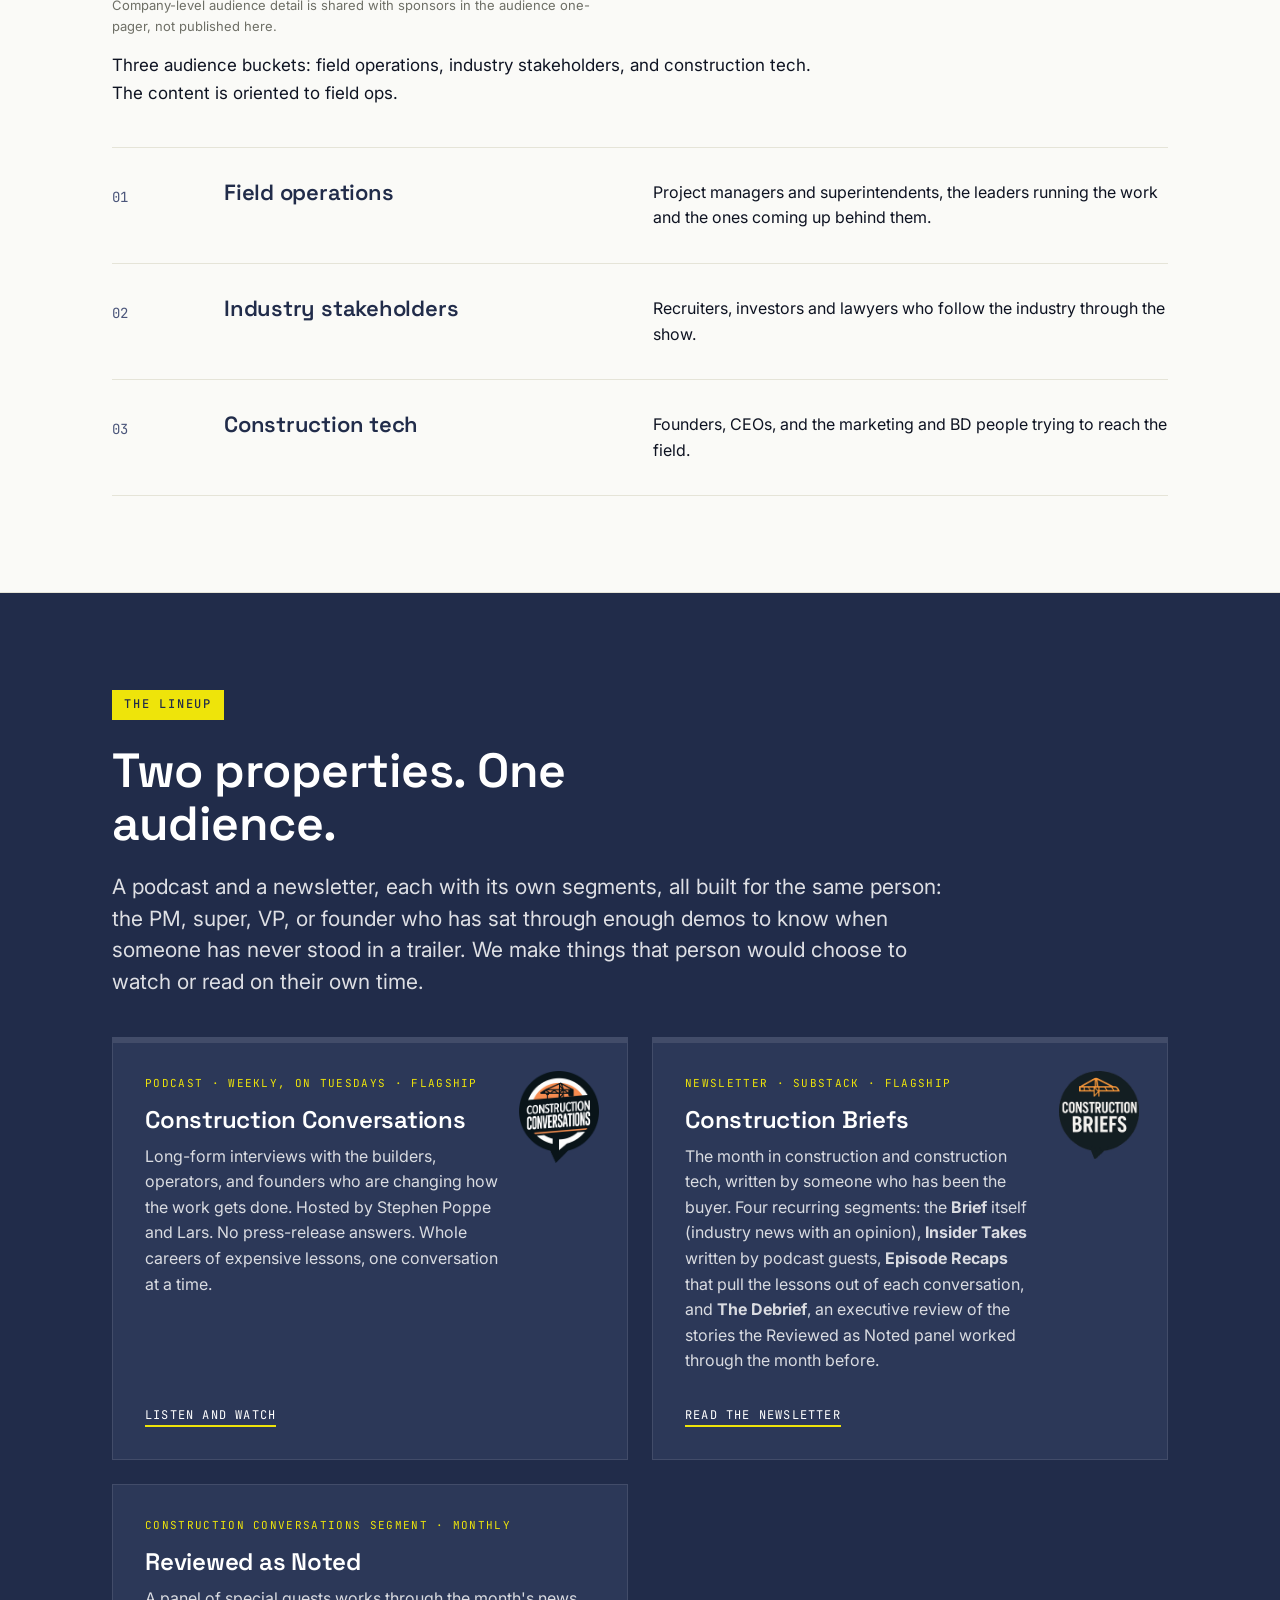
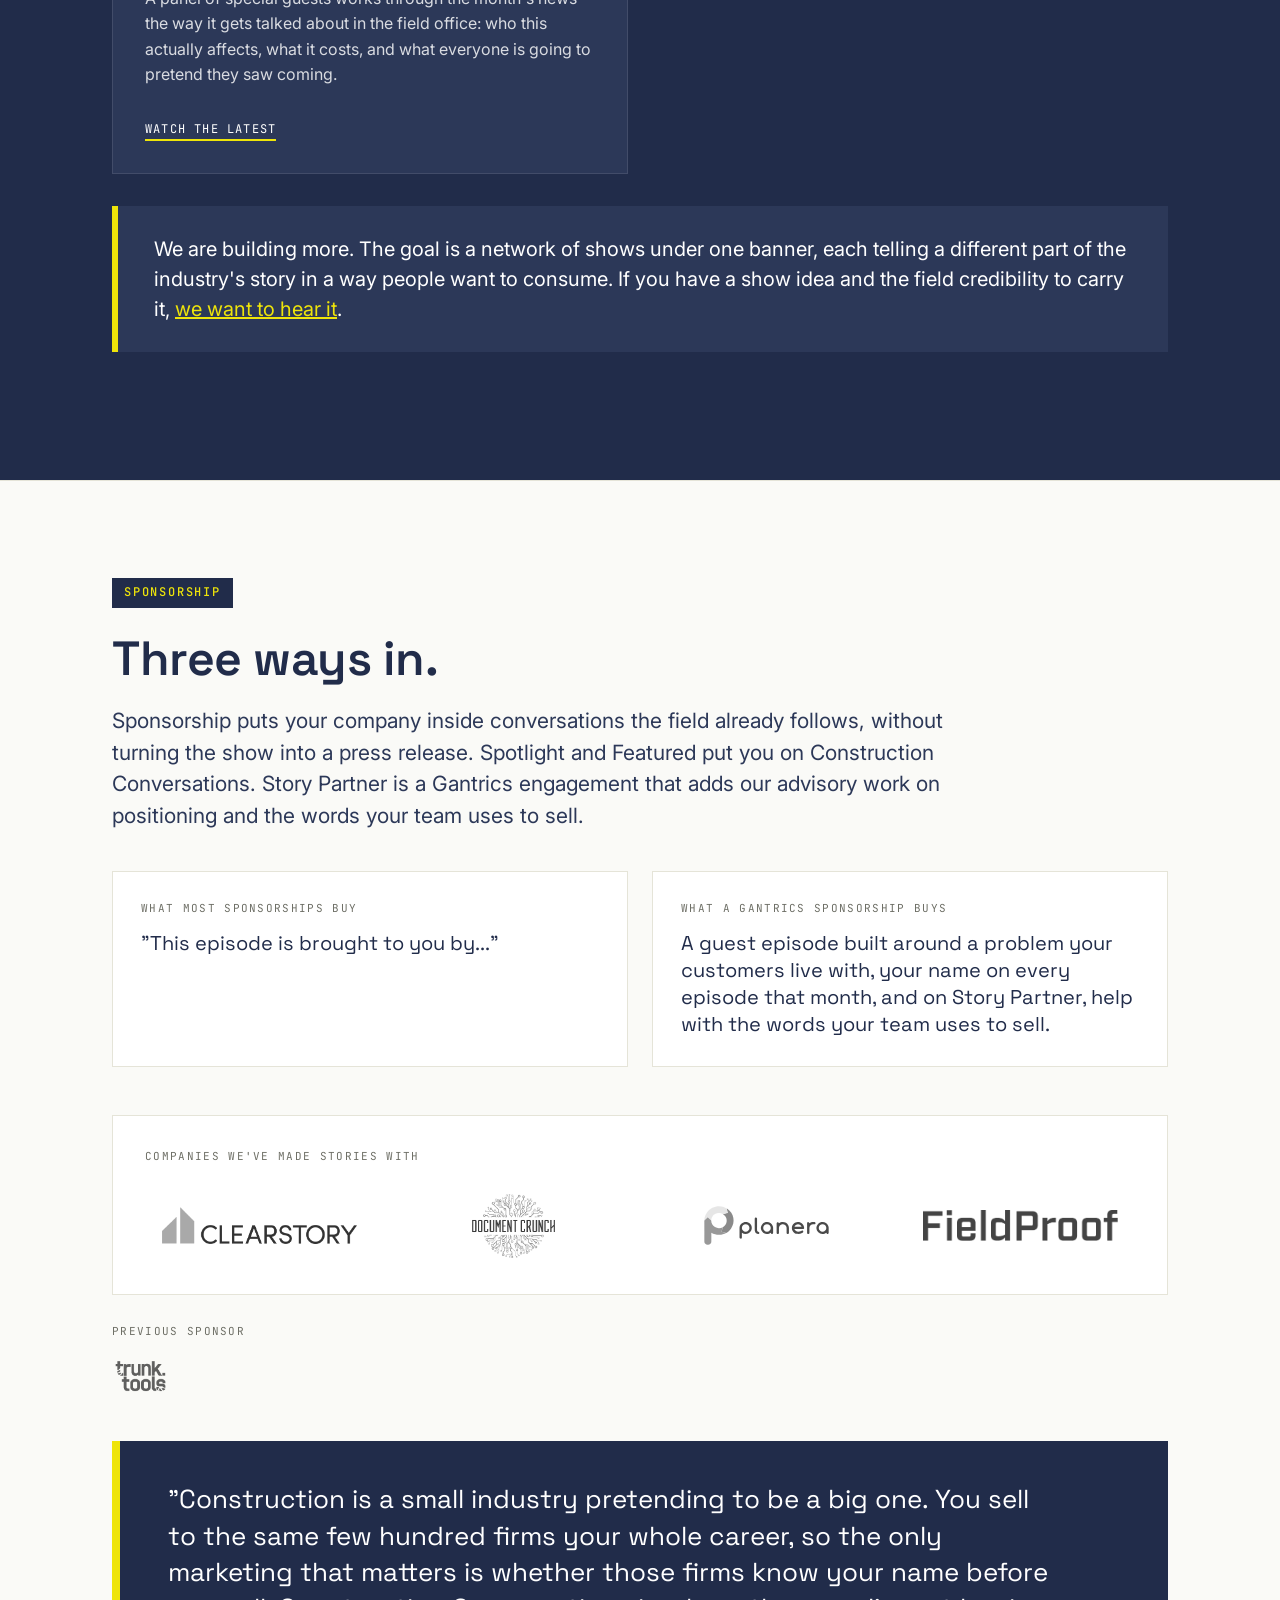
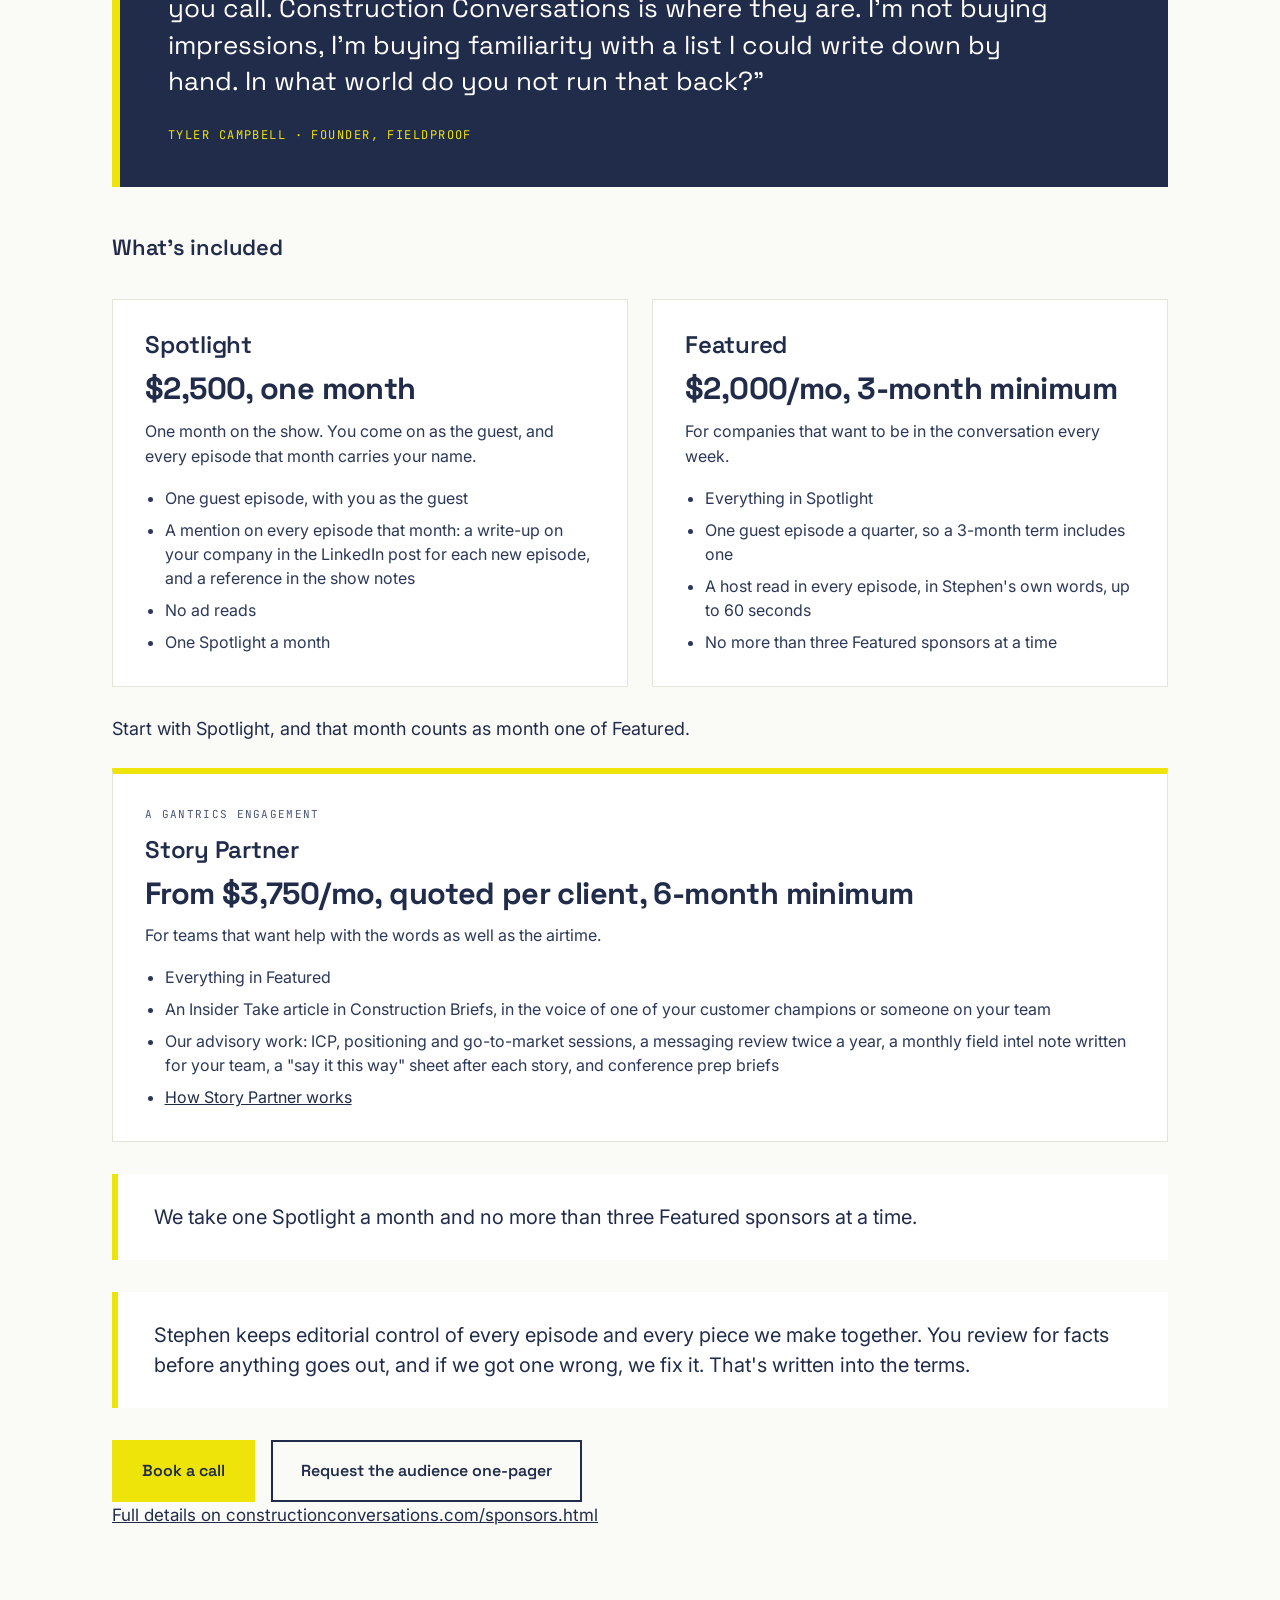
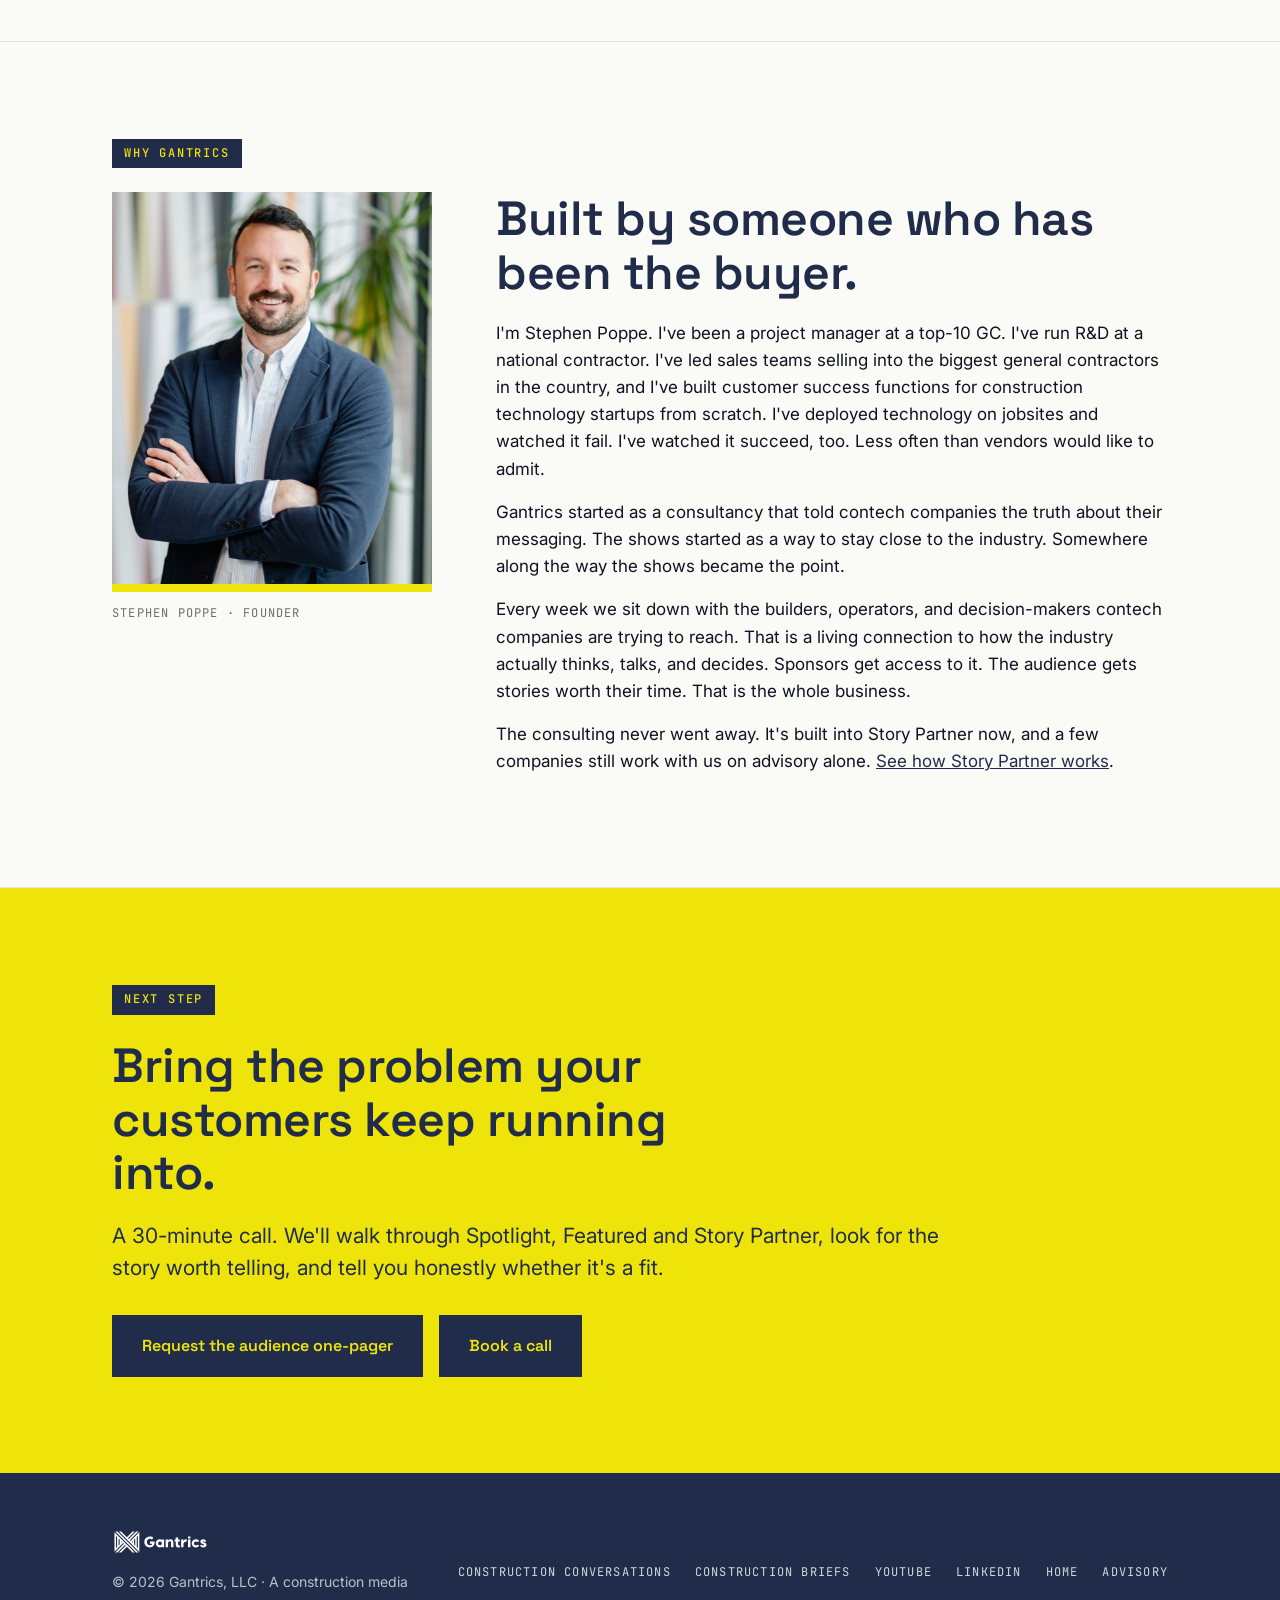
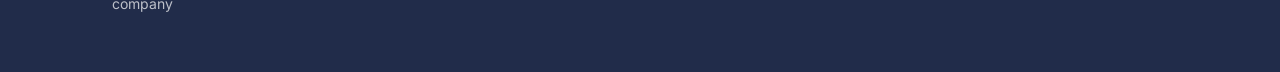
==== commit 9ca78e8e: "Apply the Spotlight, Featured, and Story Partner site copy. Replace the home sponsorship block and a" ====
--- a/site/index.html
+++ b/site/index.html
@@ -4,18 +4,22 @@
 <meta charset="utf-8">
 <meta name="viewport" content="width=device-width, initial-scale=1">
 <title>Gantrics | The construction industry's stories, told by the people who build</title>
-<meta name="description" content="Gantrics is a construction media company. Construction Conversations, Construction Briefs, Reviewed as Noted, and Tech to Watch reach the PMs, VPs, and founders who decide what gets adopted on the jobsite. Sponsor the shows, not the ads.">
+<meta name="description" content="Gantrics is the construction media company behind Construction Conversations and Construction Briefs. Three ways to put your story in front of the people who build.">
 <link rel="icon" type="image/png" href="assets/favicon.png">
 <link rel="preconnect" href="https://fonts.googleapis.com">
 <link rel="preconnect" href="https://fonts.gstatic.com" crossorigin>
 <link href="https://fonts.googleapis.com/css2?family=Space+Grotesk:wght@500;600;700&family=Inter:wght@400;500;600&family=JetBrains+Mono:wght@400;500&display=swap" rel="stylesheet">
 <link rel="stylesheet" href="assets/site.css">
 <meta property="og:title" content="Gantrics | Construction media for the people who build">
-<meta property="og:description" content="A podcast and a newsletter. One audience: the people who decide what gets adopted on the jobsite. Sponsor the conversation, not the ad break.">
+<meta property="og:description" content="A podcast and a newsletter for the people who build, and three ways to tell your story in them: Spotlight, Featured and Story Partner.">
 <meta property="og:type" content="website">
 <meta property="og:url" content="https://gantrics.com/">
+<meta property="og:image" content="https://gantrics.com/assets/og.png">
+<meta property="og:image:width" content="1200">
+<meta property="og:image:height" content="627">
+<meta name="twitter:card" content="summary_large_image">
 <script type="application/ld+json">
-{"@context":"https://schema.org","@type":"Organization","name":"Gantrics","url":"https://gantrics.com","founder":{"@type":"Person","name":"Stephen Poppe"},"description":"Construction media company behind Construction Conversations, Construction Briefs, Reviewed as Noted, and Tech to Watch.","sameAs":["https://constructionconversations.com"]}
+{"@context":"https://schema.org","@type":"Organization","name":"Gantrics","url":"https://gantrics.com","founder":{"@type":"Person","name":"Stephen Poppe"},"description":"Construction media company behind Construction Conversations and Construction Briefs.","sameAs":["https://constructionconversations.com"]}
 </script>
 </head>
 <body>
@@ -25,11 +29,11 @@
     <a class="logo" href="/" aria-label="Gantrics home"><img src="assets/logo-white.svg" alt="Gantrics"></a>
     <button class="nav-toggle" aria-expanded="false" aria-controls="nav-links" onclick="var u=document.getElementById('nav-links');u.classList.toggle('open');this.setAttribute('aria-expanded',u.classList.contains('open'))">Menu</button>
     <ul id="nav-links">
-      <li><a href="#audience">Audience</a></li>
-      <li><a href="#shows">Shows</a></li>
-      <li><a href="#sponsor">Sponsor</a></li>
-      <li><a href="#about">About</a></li>
-      <li><a href="advisory.html">Advisory</a></li>
+      <li><a href="/#audience">Audience</a></li>
+      <li><a href="/#shows">Lineup</a></li>
+      <li><a href="/#sponsor">Sponsor</a></li>
+      <li><a href="/#about">About</a></li>
+      <li><a href="/advisory.html">Advisory</a></li>
       <li><a class="cta" href="https://calendly.com/sdpoppe/30min">Book a call</a></li>
     </ul>
   </div>
@@ -38,17 +42,16 @@
 <header class="hero">
   <div class="container">
     <span class="eyebrow on-dark">A construction media company</span>
-    <h1>The industry's stories, <span class="accent">told by the people who build.</span></h1>
-    <p class="lede"><strong>If you sell into construction, this is the room your buyers are already in.</strong> Gantrics runs the shows construction people actually listen to: a podcast, a newsletter, a monthly news roundtable, and a video series that explains what construction tech does without the marketing.</p>
+    <h1>Your customers already have the story. <span class="accent">We go get it.</span></h1>
+    <p class="lede">We find the value your customers actually get from your product and your people, and give your team the words to sell it. Then we tell that story on Construction Conversations, the podcast, and in Construction Briefs, the newsletter.</p>
     <div class="btn-row">
-      <a class="btn primary" href="#sponsor">Sponsor the shows</a>
+      <a class="btn primary" href="#sponsor">See the three ways in</a>
       <a class="btn on-dark" href="#audience">See the audience</a>
     </div>
     <div class="meta">
       <span>Construction Conversations</span>
       <span>Construction Briefs</span>
       <span>Reviewed as Noted</span>
-      <span>Tech to Watch</span>
     </div>
   </div>
 </header>
@@ -56,37 +59,33 @@
 <section id="audience">
   <div class="container">
     <span class="eyebrow">The audience</span>
-    <h2>Your buyers skip ads. They don't skip conversations they trust.</h2>
+    <h2>Your buyers skip pitches. They don't skip conversations they trust.</h2>
     <p class="lede">Most construction tech marketing is written for investors, not buyers. The people you are trying to reach have a finely tuned filter for it. They scroll past the "AI-powered platform built for modern teams" and keep listening to the super who tells a story about the week a rollout went sideways.</p>
 
     <div class="stats">
-      <div class="stat"><div class="big">15K</div><div class="label">Avg monthly impressions across platforms</div></div>
-      <div class="stat"><div class="big">4</div><div class="label">Sides of the table: GC, owner, design, trade</div></div>
-      <div class="stat"><div class="big">30+</div><div class="label">ENR Top 400 and GC firms represented</div></div>
-      <div class="stat"><div class="big">60+</div><div class="label">Episodes published and counting</div></div>
-    </div>
-    <p class="footnote">Impressions averaged monthly across podcast, video, and social platforms. Company-level audience detail is shared with sponsors in the audience one-pager, not published here.</p>
+      <div class="stat"><div class="big">15,000</div><div class="label">We're averaging around 15,000 impressions a month across LinkedIn, YouTube, Substack and podcast downloads.</div></div>
+      <div class="stat"><div class="big">60+</div><div class="label">episodes</div></div>
+      <div class="stat"><div class="big">Four in ten</div><div class="label">of our followers are director level or above</div></div>
+      <div class="stat"><div class="big">30+</div><div class="label">Our audience includes people at 30+ ENR Top 400 and general contractor firms.</div></div>
+    </div>
+    <p class="footnote">Company-level audience detail is shared with sponsors in the audience one-pager, not published here.</p>
+    <p>Three audience buckets: field operations, industry stakeholders, and construction tech. The content is oriented to field ops.</p>
 
     <div class="rows">
       <div class="row">
         <div class="num">01</div>
-        <div><h3>General contractors</h3><div class="sub">Precon, operations, VDC, innovation</div></div>
-        <p>The people who run pilots, sign the renewals, and decide whether a tool makes it past the second job.</p>
+        <div><h3>Field operations</h3></div>
+        <p>Project managers and superintendents, the leaders running the work and the ones coming up behind them.</p>
       </div>
       <div class="row">
         <div class="num">02</div>
-        <div><h3>Owners and owner's reps</h3><div class="sub">Capital programs, facilities, PM firms</div></div>
-        <p>The side of the table that writes the spec, sets the data requirements, and increasingly asks what happens to the model after turnover.</p>
+        <div><h3>Industry stakeholders</h3></div>
+        <p>Recruiters, investors and lawyers who follow the industry through the show.</p>
       </div>
       <div class="row">
         <div class="num">03</div>
-        <div><h3>The design side</h3><div class="sub">Architecture and engineering leadership</div></div>
-        <p>The firms whose coordination habits decide how much rework a GC inherits, and who are watching AI land in their workflows first.</p>
-      </div>
-      <div class="row">
-        <div class="num">04</div>
-        <div><h3>Specialty trades</h3><div class="sub">Mechanical, electrical, structural, prefab</div></div>
-        <p>Where most of the labor and most of the margin actually lives. Also where technology gets adopted fastest when it works and abandoned fastest when it doesn't.</p>
+        <div><h3>Construction tech</h3></div>
+        <p>Founders, CEOs, and the marketing and BD people trying to reach the field.</p>
       </div>
     </div>
   </div>
@@ -101,7 +100,7 @@
     <div class="grid two">
       <article class="card feature has-logo">
         <img class="show-logo" src="assets/cc-logo.png" alt="">
-        <div class="tag">Podcast · Every other Tuesday · Flagship</div>
+        <div class="tag">Podcast · Weekly, on Tuesdays · Flagship</div>
         <h3>Construction Conversations</h3>
         <p>Long-form interviews with the builders, operators, and founders who are changing how the work gets done. Hosted by Stephen Poppe and Lars. No press-release answers. Whole careers of expensive lessons, one conversation at a time.</p>
         <a class="link" href="https://constructionconversations.com">Listen and watch</a>
@@ -119,12 +118,6 @@
         <p>A panel of special guests works through the month's news the way it gets talked about in the field office: who this actually affects, what it costs, and what everyone is going to pretend they saw coming.</p>
         <a class="link" href="https://constructionconversations.com">Watch the latest</a>
       </article>
-      <article class="card">
-        <div class="tag">Construction Conversations segment · YouTube</div>
-        <h3>Tech to Watch</h3>
-        <p>What does this platform actually do? Short videos that answer that question for one construction tech product at a time. No fluff, no marketing deck, just what it does, who it's for, and what it doesn't do.</p>
-        <a class="link" href="https://www.youtube.com/@constructionconversations">Watch on YouTube</a>
-      </article>
     </div>
 
     <div class="statement">
@@ -137,8 +130,8 @@
 <section id="sponsor">
   <div class="container">
     <span class="eyebrow">Sponsorship</span>
-    <h2>Adjacency, not advertising.</h2>
-    <p class="lede">Sponsorship puts your name inside the room where the industry talks honestly, without turning the show into a press release. Then it goes further than any podcast ad has a right to: we use what we know about your buyers to help you sell to them.</p>
+    <h2>Three ways in.</h2>
+    <p class="lede">Sponsorship puts your company inside conversations the field already follows, without turning the show into a press release. Spotlight and Featured put you on Construction Conversations. Story Partner is a Gantrics engagement that adds our advisory work on positioning and the words your team uses to sell.</p>
 
     <div class="compare">
       <div>
@@ -147,19 +140,22 @@
       </div>
       <div>
         <div class="label">What a Gantrics sponsorship buys</div>
-        <blockquote>Your name in trusted conversations, a list of the companies in your ICP who are listening, and a read on how your buyers actually talk about the problem you solve.</blockquote>
+        <blockquote>A guest episode built around a problem your customers live with, your name on every episode that month, and on Story Partner, help with the words your team uses to sell.</blockquote>
       </div>
     </div>
 
     <div class="sponsors">
-      <div class="sponsors-label">Sponsors of the shows · <span class="renewal">Our longest-running sponsor is on its fourth term</span></div>
+      <div class="sponsors-label">Companies we've made stories with</div>
       <div class="sponsor-logos">
+        <a href="https://www.clearstory.build" title="Clearstory"><img src="assets/clearstory.png" alt="Clearstory"></a>
+        <a href="https://www.documentcrunch.com" title="Document Crunch"><img class="tall" src="assets/document-crunch.png" alt="Document Crunch"></a>
         <a href="https://planera.io" title="Planera"><img src="assets/planera.svg" alt="Planera"></a>
-        <a href="https://trunk.tools" title="Trunk Tools"><img class="tall" src="assets/trunk-tools.png" alt="Trunk Tools"></a>
-        <a href="https://www.documentcrunch.com" title="Document Crunch"><img class="tall" src="assets/document-crunch.png" alt="Document Crunch"></a>
-        <a href="https://www.clearstory.build" title="Clearstory"><img src="assets/clearstory.png" alt="Clearstory"></a>
         <a href="https://www.fieldproof.io" title="Fieldproof"><img src="assets/fieldproof.png" alt="Fieldproof"></a>
       </div>
+    </div>
+    <div class="prev-sponsor">
+      <div class="sponsors-label">Previous sponsor</div>
+      <a href="https://trunk.tools" title="Trunk Tools"><img class="tall" src="assets/trunk-tools.png" alt="Trunk Tools"></a>
     </div>
 
     <blockquote class="pull">
@@ -168,47 +164,56 @@
     </blockquote>
 
     <h3 style="margin-top:48px">What's included</h3>
-    <div class="grid three">
+    <div class="grid two">
       <article class="card">
-        <div class="tag">On the shows</div>
-        <h3>Host-read mentions</h3>
-        <p>Woven into real conversation by Stephen and Lars in their own words. No supplied scripts read verbatim, no voice actors, no ad break.</p>
+        <h3>Spotlight</h3>
+        <p class="price">$2,500, one month</p>
+        <p>One month on the show. You come on as the guest, and every episode that month carries your name.</p>
+        <ul>
+          <li>One guest episode, with you as the guest</li>
+          <li>A mention on every episode that month: a write-up on your company in the LinkedIn post for each new episode, and a reference in the show notes</li>
+          <li>No ad reads</li>
+          <li>One Spotlight a month</li>
+        </ul>
       </article>
       <article class="card">
-        <div class="tag">On the shows</div>
-        <h3>Show notes, newsletter, LinkedIn</h3>
-        <p>Your logo and link on sponsored episodes, monthly mentions in Construction Briefs written in Stephen's voice, and LinkedIn support when those episodes go out.</p>
-      </article>
-      <article class="card">
-        <div class="tag">On the shows</div>
-        <h3>Customer-story episodes</h3>
-        <p>Custom episodes built around real field use of your product. The story your buyers repeat internally, not a demo.</p>
-      </article>
-      <article class="card feature">
-        <div class="tag">Beyond the shows</div>
-        <h3>ICP account insights</h3>
-        <p>We know which firms are in the room. We match them against your ideal customer profile and hand you the list, with the seniority mix behind it. Companies, not individuals. Your sales team knows where to knock before the first call.</p>
-      </article>
-      <article class="card feature">
-        <div class="tag">Beyond the shows</div>
-        <h3>Voice of the Field</h3>
-        <p>A working model of the PX, the PM, and the superintendent, built on years of sitting across from the people who hold those jobs. Put your pitch in front of it and find out what they'd push back on before a real one does.</p>
-      </article>
-      <article class="card feature">
-        <div class="tag">Beyond the shows</div>
-        <h3>Buyer-language review</h3>
-        <p>We know how your buyers describe the problem you solve, because we hear it from them every week. We read your messaging against that and show you where your words and theirs diverge, and what to say instead.</p>
-      </article>
-    </div>
+        <h3>Featured</h3>
+        <p class="price">$2,000/mo, 3-month minimum</p>
+        <p>For companies that want to be in the conversation every week.</p>
+        <ul>
+          <li>Everything in Spotlight</li>
+          <li>One guest episode a quarter, so a 3-month term includes one</li>
+          <li>A host read in every episode, in Stephen's own words, up to 60 seconds</li>
+          <li>No more than three Featured sponsors at a time</li>
+        </ul>
+      </article>
+    </div>
+    <p class="tier-note">Start with Spotlight, and that month counts as month one of Featured.</p>
+    <article class="card feature standalone">
+      <div class="tag">A Gantrics engagement</div>
+      <h3>Story Partner</h3>
+      <p class="price">From $3,750/mo, quoted per client, 6-month minimum</p>
+      <p>For teams that want help with the words as well as the airtime.</p>
+      <ul>
+        <li>Everything in Featured</li>
+        <li>An Insider Take article in Construction Briefs, in the voice of one of your customer champions or someone on your team</li>
+        <li>Our advisory work: ICP, positioning and go-to-market sessions, a messaging review twice a year, a monthly field intel note written for your team, a "say it this way" sheet after each story, and conference prep briefs</li>
+        <li><a href="advisory.html#story-partner">How Story Partner works</a></li>
+      </ul>
+    </article>
 
     <div class="statement">
-      <p>Sponsor slots are capped each quarter so the shows never turn into an ad break. When they're gone, they're gone.</p>
+      <p>We take one Spotlight a month and no more than three Featured sponsors at a time.</p>
+    </div>
+    <div class="statement">
+      <p>Stephen keeps editorial control of every episode and every piece we make together. You review for facts before anything goes out, and if we got one wrong, we fix it. That's written into the terms.</p>
     </div>
 
     <div class="btn-row">
-      <a class="btn primary" href="mailto:stephen@gantrics.com?subject=Audience%20one-pager%20request">Request the audience one-pager</a>
-      <a class="btn primary" href="https://calendly.com/sdpoppe/30min">Book a sponsor call</a>
-    </div>
+      <a class="btn primary" href="https://calendly.com/sdpoppe/30min">Book a call</a>
+      <a class="btn" href="mailto:stephen@gantrics.com?subject=Audience%20one-pager%20request">Request the audience one-pager</a>
+    </div>
+    <p><a href="https://constructionconversations.com/sponsors.html">Full details on constructionconversations.com/sponsors.html</a></p>
   </div>
 </section>
 
@@ -225,7 +230,7 @@
         <p>I'm Stephen Poppe. I've been a project manager at a top-10 GC. I've run R&amp;D at a national contractor. I've led sales teams selling into the biggest general contractors in the country, and I've built customer success functions for construction technology startups from scratch. I've deployed technology on jobsites and watched it fail. I've watched it succeed, too. Less often than vendors would like to admit.</p>
         <p>Gantrics started as a consultancy that told contech companies the truth about their messaging. The shows started as a way to stay close to the industry. Somewhere along the way the shows became the point.</p>
         <p>Every week we sit down with the builders, operators, and decision-makers contech companies are trying to reach. That is a living connection to how the industry actually thinks, talks, and decides. Sponsors get access to it. The audience gets stories worth their time. That is the whole business.</p>
-        <p>Still want the consulting? Some of it is still here, for the right fit. <a href="advisory.html">Read about advisory work.</a></p>
+        <p>The consulting never went away. It's built into Story Partner now, and a few companies still work with us on advisory alone. <a href="advisory.html#story-partner">See how Story Partner works</a>.</p>
       </div>
     </div>
   </div>
@@ -234,8 +239,8 @@
 <section class="cta-band">
   <div class="container">
     <span class="eyebrow">Next step</span>
-    <h2>See who's actually listening.</h2>
-    <p class="lede">A 30-minute call. We'll show you the companies in your market that follow the shows, walk through what's included, and tell you honestly whether it's a fit.</p>
+    <h2>Bring the problem your customers keep running into.</h2>
+    <p class="lede">A 30-minute call. We'll walk through Spotlight, Featured and Story Partner, look for the story worth telling, and tell you honestly whether it's a fit.</p>
     <div class="btn-row">
       <a class="btn primary" href="mailto:stephen@gantrics.com?subject=Audience%20one-pager%20request">Request the audience one-pager</a>
       <a class="btn primary" href="https://calendly.com/sdpoppe/30min">Book a call</a>
@@ -254,7 +259,8 @@
       <li><a href="https://constructionbriefs.substack.com">Construction Briefs</a></li>
       <li><a href="https://www.youtube.com/@constructionconversations">YouTube</a></li>
       <li><a href="https://www.linkedin.com/company/gantrics-consulting/">LinkedIn</a></li>
-      <li><a href="advisory.html">Advisory</a></li>
+      <li><a href="/">Home</a></li>
+      <li><a href="/advisory.html">Advisory</a></li>
     </ul>
   </div>
 </footer>
--- a/site/assets/site.css
+++ b/site/assets/site.css
@@ -17,16 +17,16 @@
 html { scroll-behavior: smooth; }
 body { font-family: var(--body); color: var(--ink); background: var(--paper); line-height: 1.6; font-size: 17px; -webkit-font-smoothing: antialiased; }
 img { max-width: 100%; display: block; }
-a { color: var(--navy); }
+a { color: var(--navy); overflow-wrap: break-word; }
 .container { max-width: 1120px; margin: 0 auto; padding: 0 32px; }
 section { padding: 96px 0; border-bottom: 1px solid var(--rule); }
 h1, h2, h3 { font-family: var(--display); font-weight: 600; line-height: 1.12; letter-spacing: -0.01em; color: var(--navy); }
 h1 { font-size: clamp(40px, 6vw, 76px); font-weight: 700; letter-spacing: -0.02em; }
 h2 { font-size: clamp(30px, 3.8vw, 48px); margin-bottom: 20px; max-width: 22ch; }
 h3 { font-size: 22px; margin-bottom: 10px; }
-p { margin-bottom: 16px; max-width: 64ch; }
+p { margin-bottom: 16px; max-width: 64ch; overflow-wrap: break-word; }
 p.lede { font-size: 21px; line-height: 1.5; color: var(--navy-90); }
-.eyebrow { font-family: var(--mono); font-size: 12px; text-transform: uppercase; letter-spacing: 0.15em; color: var(--yellow); background: var(--navy); display: inline-block; padding: 6px 12px; margin-bottom: 24px; font-weight: 500; }
+.eyebrow { font-family: var(--mono); font-size: 12px; text-transform: uppercase; letter-spacing: 0.15em; color: var(--yellow); background: var(--navy); display: inline-block; padding: 6px 12px; margin-bottom: 24px; font-weight: 500; max-width: 100%; line-height: 1.45; }
 .eyebrow.on-dark { background: var(--yellow); color: var(--navy); }
 .mono { font-family: var(--mono); font-size: 13px; text-transform: uppercase; letter-spacing: 0.1em; }
 
@@ -78,9 +78,20 @@
 .card h3 { font-size: 24px; }
 .card p { font-size: 16px; color: var(--navy-90); }
 .card p:last-child { margin-bottom: 0; }
+.card ul { margin: 0; padding-left: 1.15em; }
+.card ul li { margin: 0 0 8px; font-size: 16px; line-height: 1.5; color: var(--navy-90); }
+.card ul li:last-child { margin-bottom: 0; }
+.card ul a { color: var(--navy); }
+ul.included { margin: 8px 0 8px; padding-left: 1.2em; max-width: 68ch; }
+ul.included li { margin: 0 0 10px; }
 .card .link { margin-top: auto; padding-top: 16px; font-family: var(--mono); font-size: 12px; text-transform: uppercase; letter-spacing: 0.1em; text-decoration: none; color: var(--navy); border-bottom: 2px solid var(--yellow); align-self: flex-start; }
 .card .link:hover { border-bottom-color: var(--navy); }
 .card.feature { border-top: 6px solid var(--yellow); position: relative; }
+.card.wide { grid-column: 1 / -1; }
+.card p.price { font-family: var(--display); font-weight: 700; font-size: clamp(22px, 2.4vw, 32px); line-height: 1.15; letter-spacing: -0.02em; color: var(--navy); margin: 2px 0 12px; max-width: none; }
+.card.standalone { margin-top: 24px; }
+.tier-note { margin: 28px 0 0; max-width: 62ch; color: var(--navy); font-size: 18px; }
+.dark .card p.price { color: var(--white); }
 .card.has-logo .tag, .card.has-logo h3, .card.has-logo p { padding-right: 96px; }
 .show-logo { position: absolute; top: 28px; right: 28px; width: 80px; height: auto; }
 @media (max-width: 500px) { .show-logo { width: 56px; } .card.has-logo .tag, .card.has-logo h3, .card.has-logo p { padding-right: 64px; } }
@@ -104,8 +115,8 @@
 /* Stats */
 .stats { display: grid; grid-template-columns: repeat(auto-fit, minmax(200px, 1fr)); gap: 24px; margin-top: 40px; }
 .stat { border-top: 4px solid var(--yellow); padding-top: 16px; }
-.stat .big { font-family: var(--display); font-weight: 700; font-size: 48px; line-height: 1; color: var(--navy); }
-.stat .label { font-family: var(--mono); font-size: 12px; text-transform: uppercase; letter-spacing: 0.1em; color: var(--muted); margin-top: 10px; }
+.stat .big { font-family: var(--display); font-weight: 700; font-size: clamp(30px, 3.2vw, 44px); line-height: 1.05; color: var(--navy); }
+.stat .label { font-family: var(--body); font-size: 15px; text-transform: none; letter-spacing: 0; line-height: 1.45; color: var(--navy-90); margin-top: 10px; }
 .dark .stat .big { color: var(--white); }
 .dark .stat .label { color: rgba(255,255,255,0.6); }
 .footnote { font-size: 13px; color: var(--muted); margin-top: 16px; }
@@ -121,13 +132,22 @@
 .sponsors { margin-top: 48px; padding: 32px; background: var(--white); border: 1px solid var(--rule); }
 .sponsors-label { font-family: var(--mono); font-size: 11px; text-transform: uppercase; letter-spacing: 0.12em; color: var(--muted); margin-bottom: 24px; }
 .sponsors-label .renewal { color: var(--navy); font-weight: 500; }
-.sponsor-logos { display: grid; grid-template-columns: repeat(5, 1fr); gap: 24px; align-items: center; }
+.sponsor-logos { display: grid; grid-template-columns: repeat(4, 1fr); gap: 24px; align-items: center; }
 .sponsor-logos a { display: flex; align-items: center; justify-content: center; height: 72px; }
 .sponsor-logos img { max-height: 40px; max-width: 85%; width: auto; height: auto; object-fit: contain; filter: grayscale(1); opacity: 0.8; transition: all .2s; }
 .sponsor-logos img.tall { max-height: 64px; }
 .sponsor-logos a:hover img { filter: none; opacity: 1; }
-@media (max-width: 900px) { .sponsor-logos { grid-template-columns: repeat(3, 1fr); } }
-@media (max-width: 600px) { .sponsor-logos { grid-template-columns: repeat(2, 1fr); } }
+.prev-sponsor { margin-top: 28px; }
+.prev-sponsor .sponsors-label { margin-bottom: 12px; }
+.prev-sponsor a { display: inline-flex; align-items: center; height: 48px; }
+.prev-sponsor img,
+.prev-sponsor img.tall { max-height: 34px; width: auto; height: auto; filter: grayscale(1); opacity: 0.75; transition: all .2s; }
+.prev-sponsor a:hover img { filter: none; opacity: 1; }
+@media (max-width: 900px) { .sponsor-logos { grid-template-columns: repeat(2, 1fr); } }
+@media (max-width: 600px) {
+  .sponsor-logos { grid-template-columns: repeat(2, 1fr); }
+  .prev-sponsor img, .prev-sponsor img.tall { max-height: 26px; }
+}
 
 /* About */
 .about { display: grid; grid-template-columns: 320px 1fr; gap: 64px; align-items: start; }
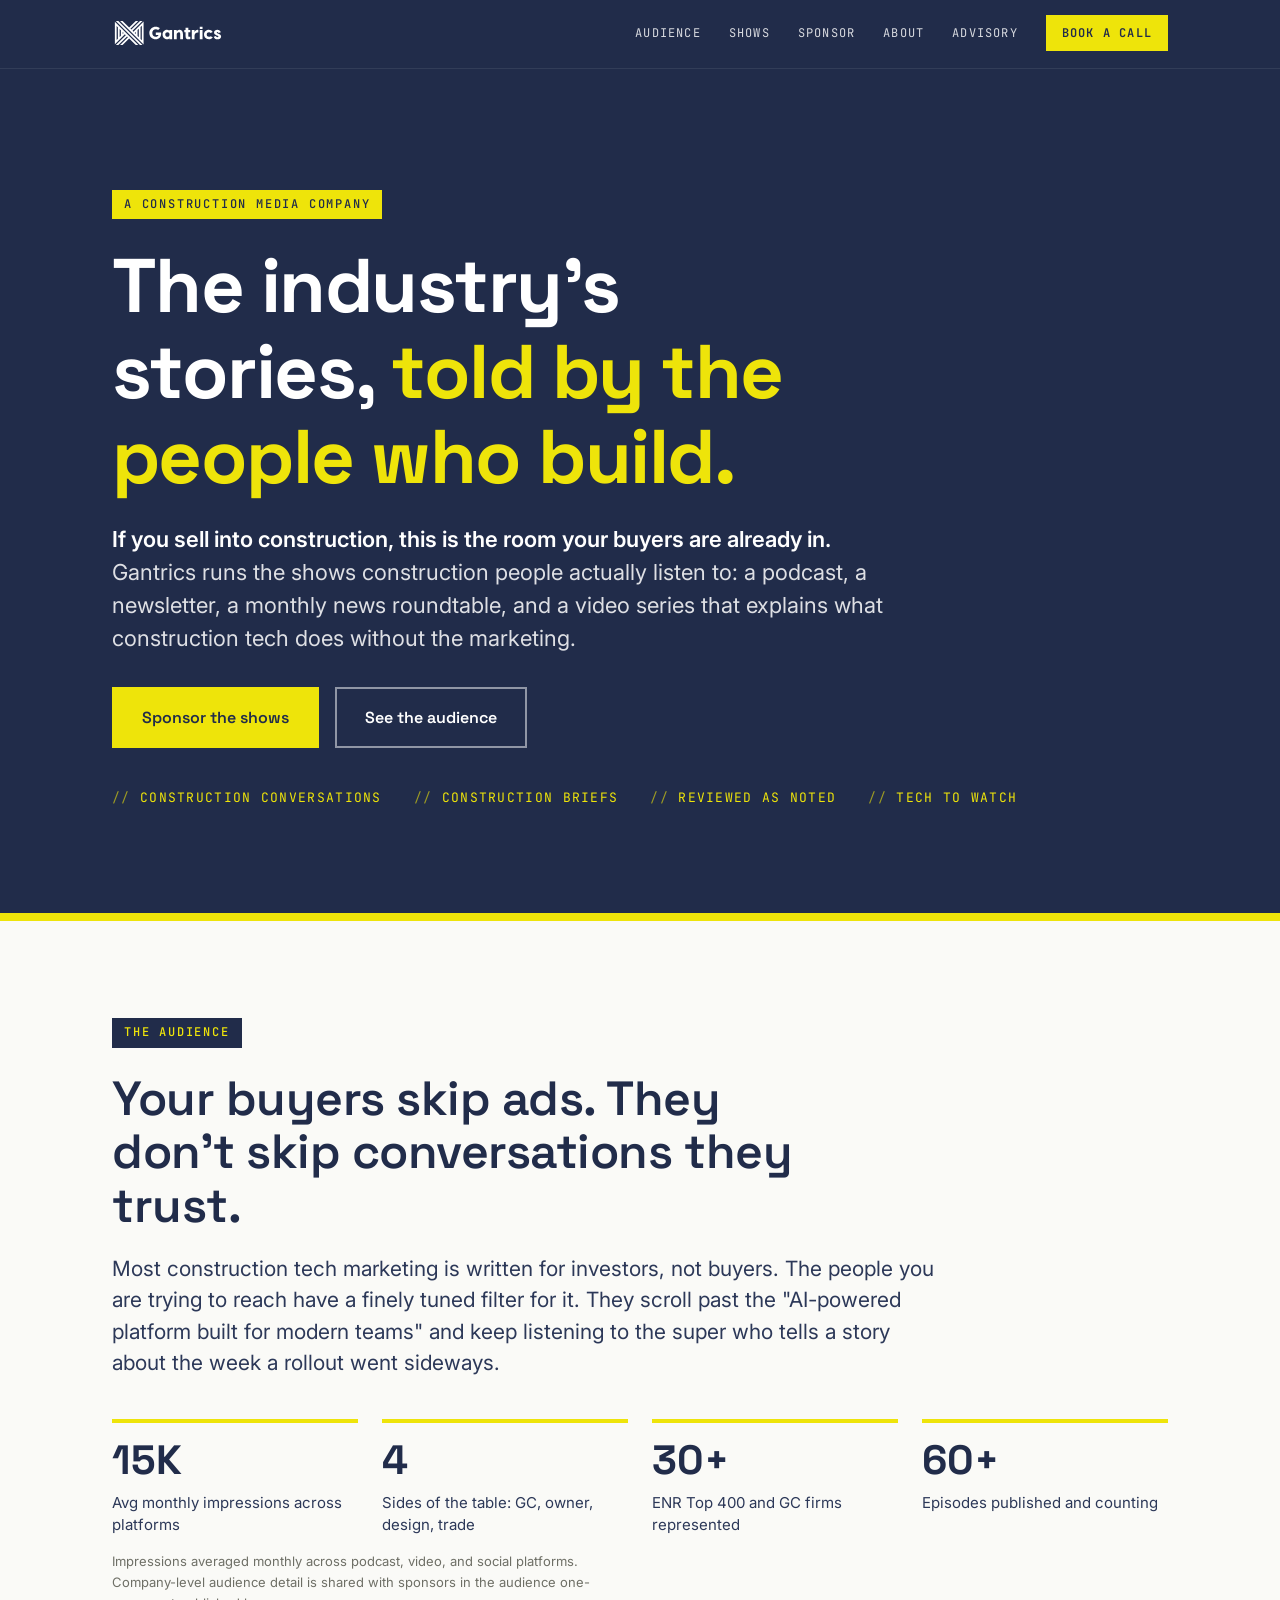
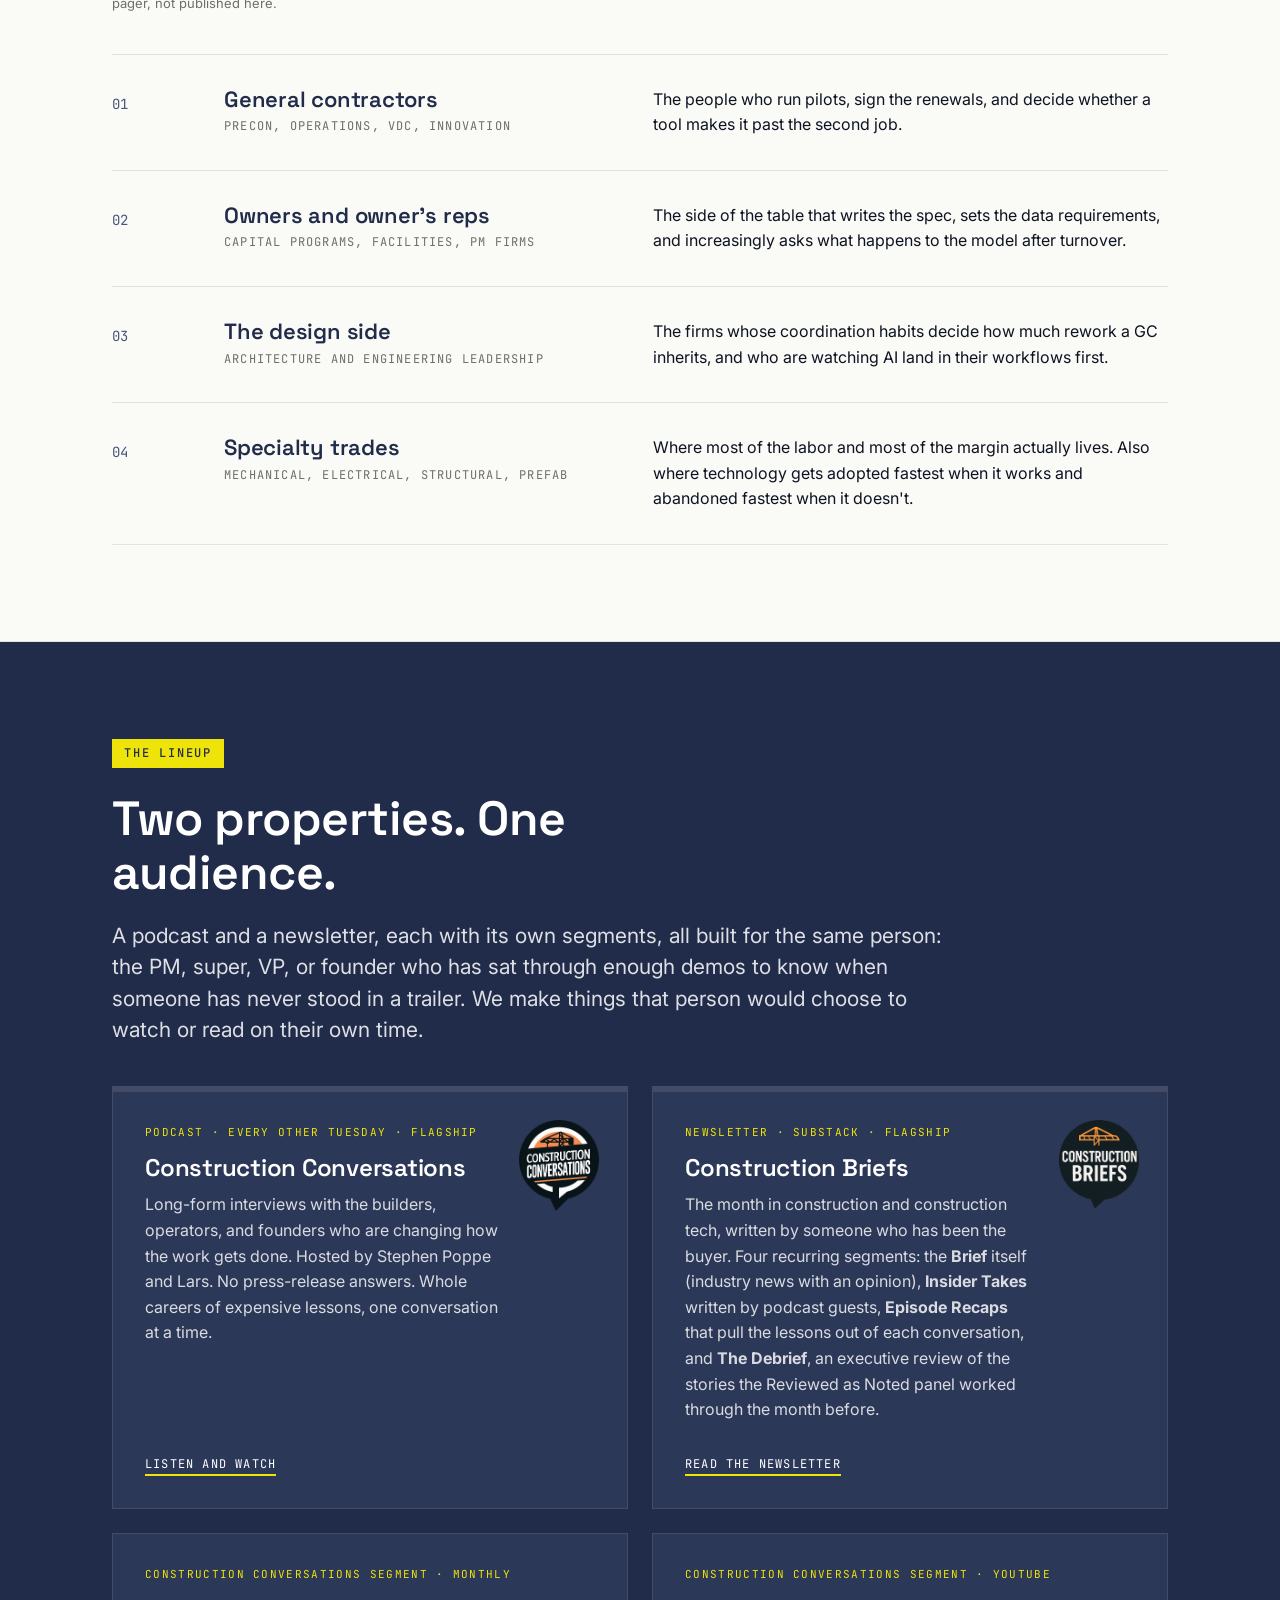
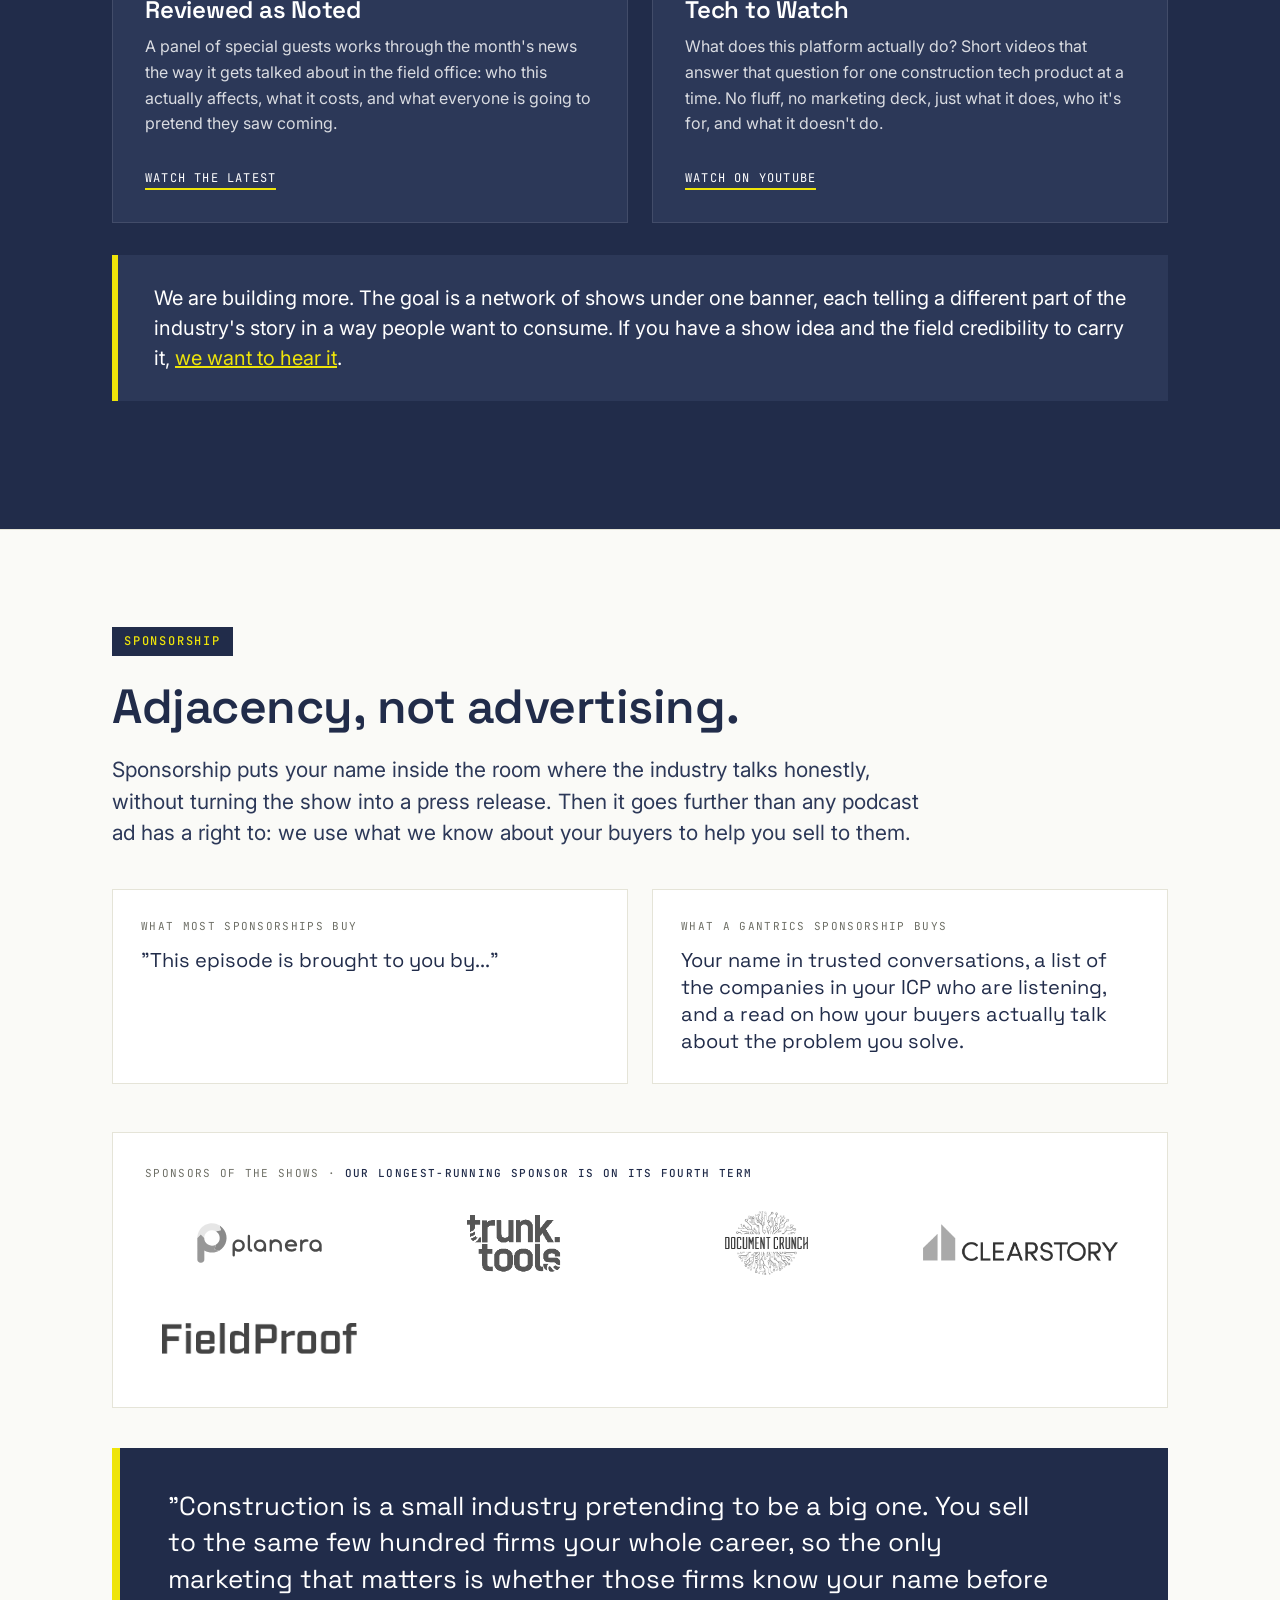
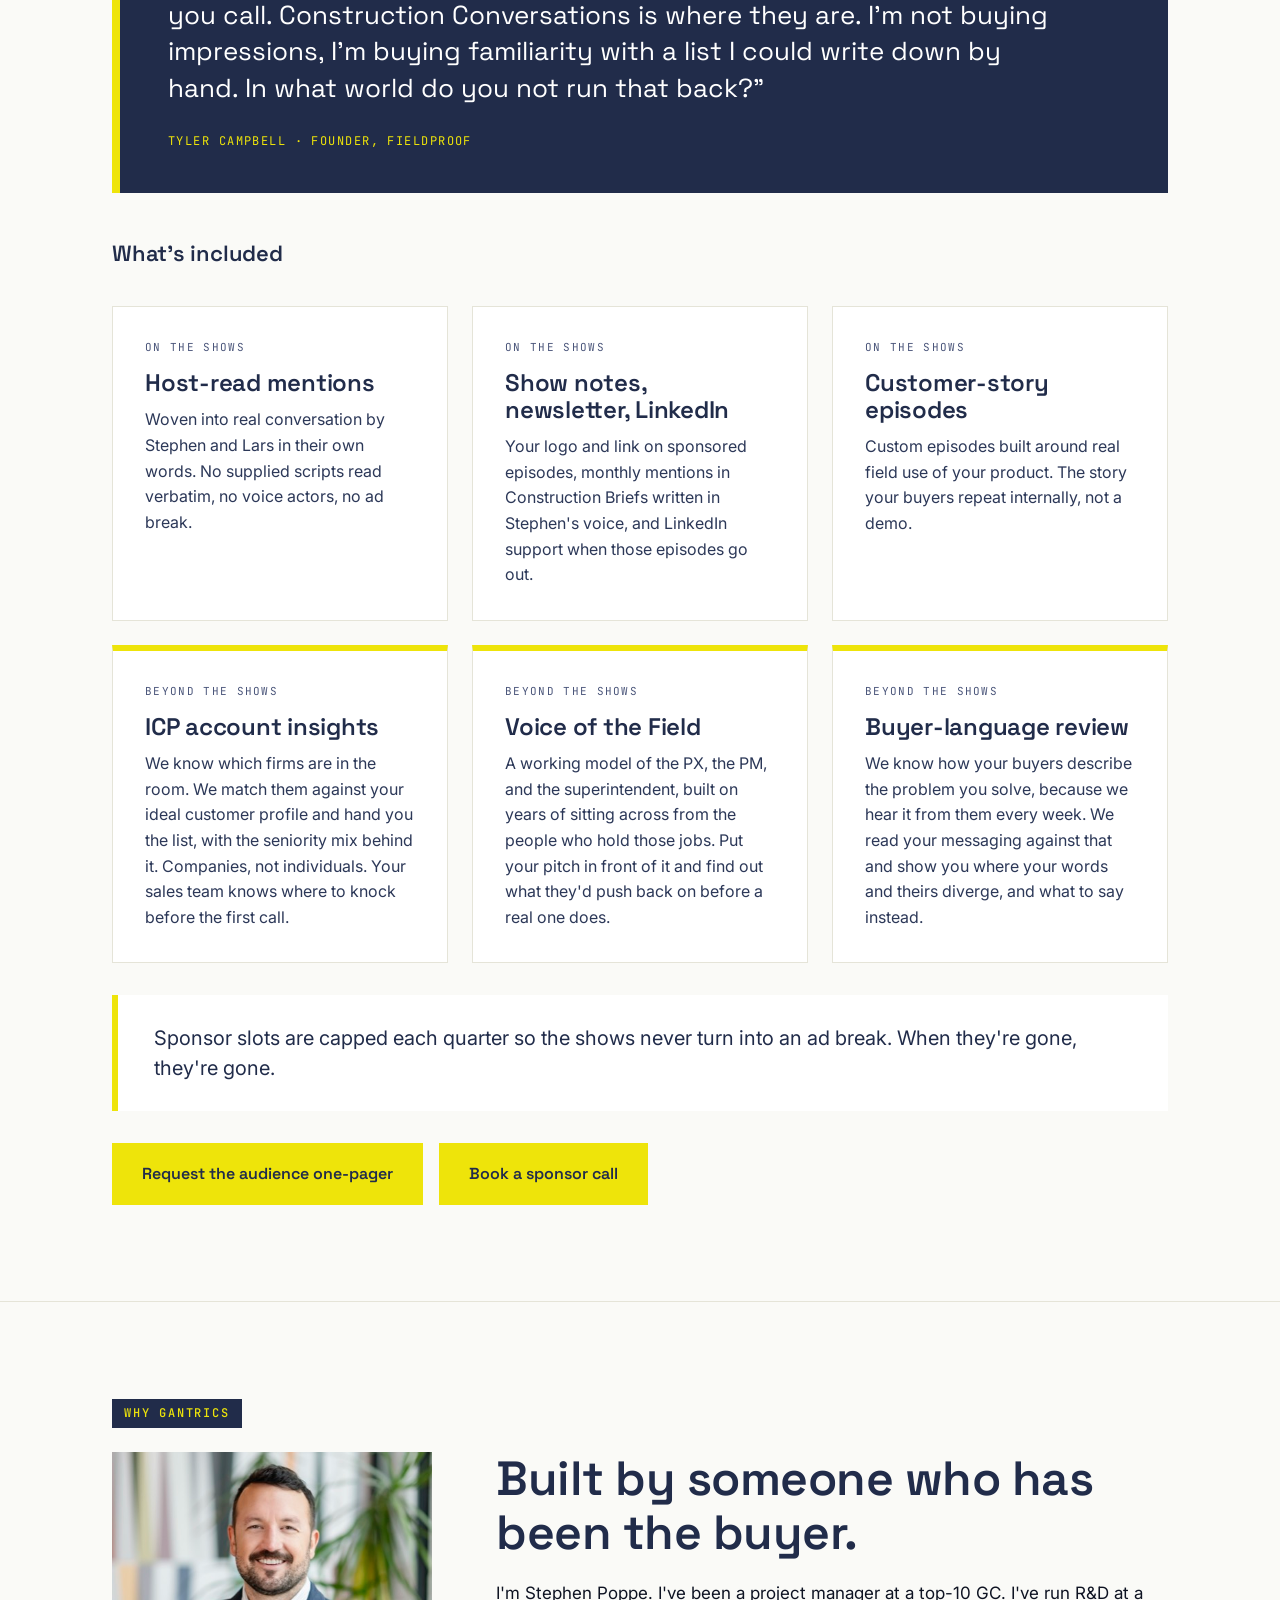
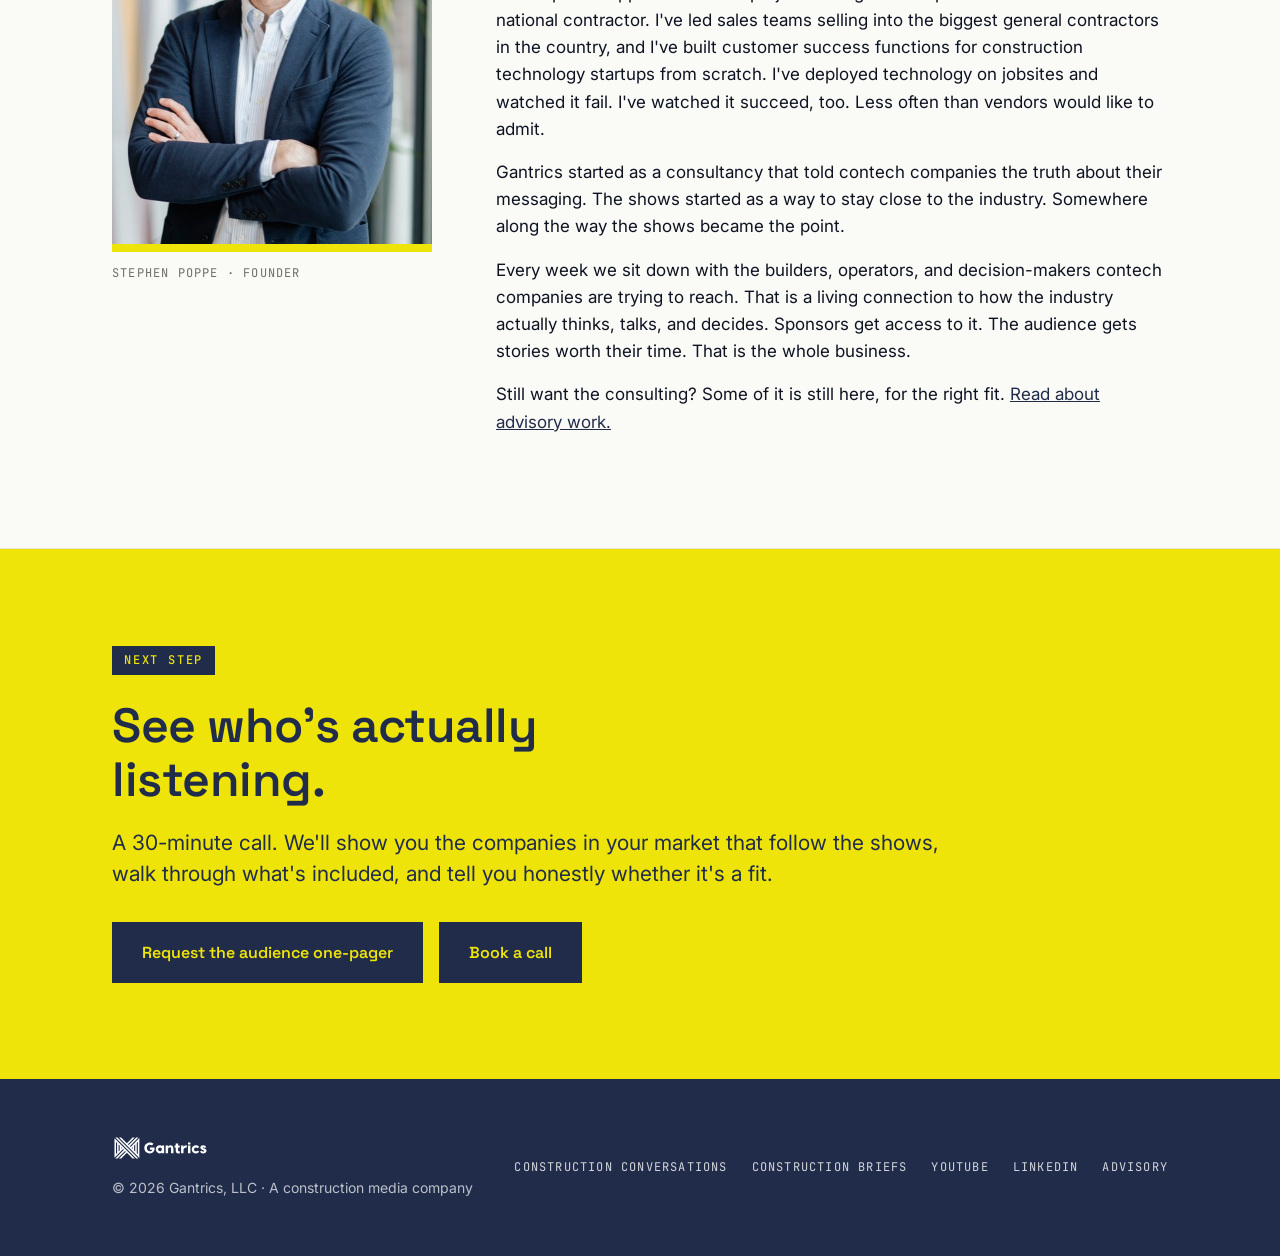
==== commit fb370f16: "Add the Construction Conversations Plausible snippet Both pages use the existing CC site script so p" ====
--- a/site/index.html
+++ b/site/index.html
@@ -4,14 +4,14 @@
 <meta charset="utf-8">
 <meta name="viewport" content="width=device-width, initial-scale=1">
 <title>Gantrics | The construction industry's stories, told by the people who build</title>
-<meta name="description" content="Gantrics is the construction media company behind Construction Conversations and Construction Briefs. Three ways to put your story in front of the people who build.">
+<meta name="description" content="Gantrics is a construction media company. Construction Conversations, Construction Briefs, Reviewed as Noted, and Tech to Watch reach the PMs, VPs, and founders who decide what gets adopted on the jobsite. Sponsor the shows, not the ads.">
 <link rel="icon" type="image/png" href="assets/favicon.png">
 <link rel="preconnect" href="https://fonts.googleapis.com">
 <link rel="preconnect" href="https://fonts.gstatic.com" crossorigin>
 <link href="https://fonts.googleapis.com/css2?family=Space+Grotesk:wght@500;600;700&family=Inter:wght@400;500;600&family=JetBrains+Mono:wght@400;500&display=swap" rel="stylesheet">
 <link rel="stylesheet" href="assets/site.css">
 <meta property="og:title" content="Gantrics | Construction media for the people who build">
-<meta property="og:description" content="A podcast and a newsletter for the people who build, and three ways to tell your story in them: Spotlight, Featured and Story Partner.">
+<meta property="og:description" content="A podcast and a newsletter. One audience: the people who decide what gets adopted on the jobsite. Sponsor the conversation, not the ad break.">
 <meta property="og:type" content="website">
 <meta property="og:url" content="https://gantrics.com/">
 <meta property="og:image" content="https://gantrics.com/assets/og.png">
@@ -19,7 +19,13 @@
 <meta property="og:image:height" content="627">
 <meta name="twitter:card" content="summary_large_image">
 <script type="application/ld+json">
-{"@context":"https://schema.org","@type":"Organization","name":"Gantrics","url":"https://gantrics.com","founder":{"@type":"Person","name":"Stephen Poppe"},"description":"Construction media company behind Construction Conversations and Construction Briefs.","sameAs":["https://constructionconversations.com"]}
+{"@context":"https://schema.org","@type":"Organization","name":"Gantrics","url":"https://gantrics.com","founder":{"@type":"Person","name":"Stephen Poppe"},"description":"Construction media company behind Construction Conversations, Construction Briefs, Reviewed as Noted, and Tech to Watch.","sameAs":["https://constructionconversations.com"]}
+</script>
+<!-- Privacy-friendly analytics by Plausible -->
+<script async src="https://plausible.io/js/pa-N0Lt_7EKjp6V7qd20DBtb.js"></script>
+<script>
+  window.plausible=window.plausible||function(){(plausible.q=plausible.q||[]).push(arguments)},plausible.init=plausible.init||function(i){plausible.o=i||{}};
+  plausible.init()
 </script>
 </head>
 <body>
@@ -29,11 +35,11 @@
     <a class="logo" href="/" aria-label="Gantrics home"><img src="assets/logo-white.svg" alt="Gantrics"></a>
     <button class="nav-toggle" aria-expanded="false" aria-controls="nav-links" onclick="var u=document.getElementById('nav-links');u.classList.toggle('open');this.setAttribute('aria-expanded',u.classList.contains('open'))">Menu</button>
     <ul id="nav-links">
-      <li><a href="/#audience">Audience</a></li>
-      <li><a href="/#shows">Lineup</a></li>
-      <li><a href="/#sponsor">Sponsor</a></li>
-      <li><a href="/#about">About</a></li>
-      <li><a href="/advisory.html">Advisory</a></li>
+      <li><a href="#audience">Audience</a></li>
+      <li><a href="#shows">Shows</a></li>
+      <li><a href="#sponsor">Sponsor</a></li>
+      <li><a href="#about">About</a></li>
+      <li><a href="advisory.html">Advisory</a></li>
       <li><a class="cta" href="https://calendly.com/sdpoppe/30min">Book a call</a></li>
     </ul>
   </div>
@@ -42,16 +48,17 @@
 <header class="hero">
   <div class="container">
     <span class="eyebrow on-dark">A construction media company</span>
-    <h1>Your customers already have the story. <span class="accent">We go get it.</span></h1>
-    <p class="lede">We find the value your customers actually get from your product and your people, and give your team the words to sell it. Then we tell that story on Construction Conversations, the podcast, and in Construction Briefs, the newsletter.</p>
+    <h1>The industry's stories, <span class="accent">told by the people who build.</span></h1>
+    <p class="lede"><strong>If you sell into construction, this is the room your buyers are already in.</strong> Gantrics runs the shows construction people actually listen to: a podcast, a newsletter, a monthly news roundtable, and a video series that explains what construction tech does without the marketing.</p>
     <div class="btn-row">
-      <a class="btn primary" href="#sponsor">See the three ways in</a>
+      <a class="btn primary" href="#sponsor">Sponsor the shows</a>
       <a class="btn on-dark" href="#audience">See the audience</a>
     </div>
     <div class="meta">
       <span>Construction Conversations</span>
       <span>Construction Briefs</span>
       <span>Reviewed as Noted</span>
+      <span>Tech to Watch</span>
     </div>
   </div>
 </header>
@@ -59,33 +66,37 @@
 <section id="audience">
   <div class="container">
     <span class="eyebrow">The audience</span>
-    <h2>Your buyers skip pitches. They don't skip conversations they trust.</h2>
+    <h2>Your buyers skip ads. They don't skip conversations they trust.</h2>
     <p class="lede">Most construction tech marketing is written for investors, not buyers. The people you are trying to reach have a finely tuned filter for it. They scroll past the "AI-powered platform built for modern teams" and keep listening to the super who tells a story about the week a rollout went sideways.</p>
 
     <div class="stats">
-      <div class="stat"><div class="big">15,000</div><div class="label">We're averaging around 15,000 impressions a month across LinkedIn, YouTube, Substack and podcast downloads.</div></div>
-      <div class="stat"><div class="big">60+</div><div class="label">episodes</div></div>
-      <div class="stat"><div class="big">Four in ten</div><div class="label">of our followers are director level or above</div></div>
-      <div class="stat"><div class="big">30+</div><div class="label">Our audience includes people at 30+ ENR Top 400 and general contractor firms.</div></div>
-    </div>
-    <p class="footnote">Company-level audience detail is shared with sponsors in the audience one-pager, not published here.</p>
-    <p>Three audience buckets: field operations, industry stakeholders, and construction tech. The content is oriented to field ops.</p>
+      <div class="stat"><div class="big">15K</div><div class="label">Avg monthly impressions across platforms</div></div>
+      <div class="stat"><div class="big">4</div><div class="label">Sides of the table: GC, owner, design, trade</div></div>
+      <div class="stat"><div class="big">30+</div><div class="label">ENR Top 400 and GC firms represented</div></div>
+      <div class="stat"><div class="big">60+</div><div class="label">Episodes published and counting</div></div>
+    </div>
+    <p class="footnote">Impressions averaged monthly across podcast, video, and social platforms. Company-level audience detail is shared with sponsors in the audience one-pager, not published here.</p>
 
     <div class="rows">
       <div class="row">
         <div class="num">01</div>
-        <div><h3>Field operations</h3></div>
-        <p>Project managers and superintendents, the leaders running the work and the ones coming up behind them.</p>
+        <div><h3>General contractors</h3><div class="sub">Precon, operations, VDC, innovation</div></div>
+        <p>The people who run pilots, sign the renewals, and decide whether a tool makes it past the second job.</p>
       </div>
       <div class="row">
         <div class="num">02</div>
-        <div><h3>Industry stakeholders</h3></div>
-        <p>Recruiters, investors and lawyers who follow the industry through the show.</p>
+        <div><h3>Owners and owner's reps</h3><div class="sub">Capital programs, facilities, PM firms</div></div>
+        <p>The side of the table that writes the spec, sets the data requirements, and increasingly asks what happens to the model after turnover.</p>
       </div>
       <div class="row">
         <div class="num">03</div>
-        <div><h3>Construction tech</h3></div>
-        <p>Founders, CEOs, and the marketing and BD people trying to reach the field.</p>
+        <div><h3>The design side</h3><div class="sub">Architecture and engineering leadership</div></div>
+        <p>The firms whose coordination habits decide how much rework a GC inherits, and who are watching AI land in their workflows first.</p>
+      </div>
+      <div class="row">
+        <div class="num">04</div>
+        <div><h3>Specialty trades</h3><div class="sub">Mechanical, electrical, structural, prefab</div></div>
+        <p>Where most of the labor and most of the margin actually lives. Also where technology gets adopted fastest when it works and abandoned fastest when it doesn't.</p>
       </div>
     </div>
   </div>
@@ -100,7 +111,7 @@
     <div class="grid two">
       <article class="card feature has-logo">
         <img class="show-logo" src="assets/cc-logo.png" alt="">
-        <div class="tag">Podcast · Weekly, on Tuesdays · Flagship</div>
+        <div class="tag">Podcast · Every other Tuesday · Flagship</div>
         <h3>Construction Conversations</h3>
         <p>Long-form interviews with the builders, operators, and founders who are changing how the work gets done. Hosted by Stephen Poppe and Lars. No press-release answers. Whole careers of expensive lessons, one conversation at a time.</p>
         <a class="link" href="https://constructionconversations.com">Listen and watch</a>
@@ -118,6 +129,12 @@
         <p>A panel of special guests works through the month's news the way it gets talked about in the field office: who this actually affects, what it costs, and what everyone is going to pretend they saw coming.</p>
         <a class="link" href="https://constructionconversations.com">Watch the latest</a>
       </article>
+      <article class="card">
+        <div class="tag">Construction Conversations segment · YouTube</div>
+        <h3>Tech to Watch</h3>
+        <p>What does this platform actually do? Short videos that answer that question for one construction tech product at a time. No fluff, no marketing deck, just what it does, who it's for, and what it doesn't do.</p>
+        <a class="link" href="https://www.youtube.com/@constructionconversations">Watch on YouTube</a>
+      </article>
     </div>
 
     <div class="statement">
@@ -130,8 +147,8 @@
 <section id="sponsor">
   <div class="container">
     <span class="eyebrow">Sponsorship</span>
-    <h2>Three ways in.</h2>
-    <p class="lede">Sponsorship puts your company inside conversations the field already follows, without turning the show into a press release. Spotlight and Featured put you on Construction Conversations. Story Partner is a Gantrics engagement that adds our advisory work on positioning and the words your team uses to sell.</p>
+    <h2>Adjacency, not advertising.</h2>
+    <p class="lede">Sponsorship puts your name inside the room where the industry talks honestly, without turning the show into a press release. Then it goes further than any podcast ad has a right to: we use what we know about your buyers to help you sell to them.</p>
 
     <div class="compare">
       <div>
@@ -140,22 +157,19 @@
       </div>
       <div>
         <div class="label">What a Gantrics sponsorship buys</div>
-        <blockquote>A guest episode built around a problem your customers live with, your name on every episode that month, and on Story Partner, help with the words your team uses to sell.</blockquote>
+        <blockquote>Your name in trusted conversations, a list of the companies in your ICP who are listening, and a read on how your buyers actually talk about the problem you solve.</blockquote>
       </div>
     </div>
 
     <div class="sponsors">
-      <div class="sponsors-label">Companies we've made stories with</div>
+      <div class="sponsors-label">Sponsors of the shows · <span class="renewal">Our longest-running sponsor is on its fourth term</span></div>
       <div class="sponsor-logos">
+        <a href="https://planera.io" title="Planera"><img src="assets/planera.svg" alt="Planera"></a>
+        <a href="https://trunk.tools" title="Trunk Tools"><img class="tall" src="assets/trunk-tools.png" alt="Trunk Tools"></a>
+        <a href="https://www.documentcrunch.com" title="Document Crunch"><img class="tall" src="assets/document-crunch.png" alt="Document Crunch"></a>
         <a href="https://www.clearstory.build" title="Clearstory"><img src="assets/clearstory.png" alt="Clearstory"></a>
-        <a href="https://www.documentcrunch.com" title="Document Crunch"><img class="tall" src="assets/document-crunch.png" alt="Document Crunch"></a>
-        <a href="https://planera.io" title="Planera"><img src="assets/planera.svg" alt="Planera"></a>
         <a href="https://www.fieldproof.io" title="Fieldproof"><img src="assets/fieldproof.png" alt="Fieldproof"></a>
       </div>
-    </div>
-    <div class="prev-sponsor">
-      <div class="sponsors-label">Previous sponsor</div>
-      <a href="https://trunk.tools" title="Trunk Tools"><img class="tall" src="assets/trunk-tools.png" alt="Trunk Tools"></a>
     </div>
 
     <blockquote class="pull">
@@ -164,56 +178,47 @@
     </blockquote>
 
     <h3 style="margin-top:48px">What's included</h3>
-    <div class="grid two">
-      <article class="card">
-        <h3>Spotlight</h3>
-        <p class="price">$2,500, one month</p>
-        <p>One month on the show. You come on as the guest, and every episode that month carries your name.</p>
-        <ul>
-          <li>One guest episode, with you as the guest</li>
-          <li>A mention on every episode that month: a write-up on your company in the LinkedIn post for each new episode, and a reference in the show notes</li>
-          <li>No ad reads</li>
-          <li>One Spotlight a month</li>
-        </ul>
-      </article>
-      <article class="card">
-        <h3>Featured</h3>
-        <p class="price">$2,000/mo, 3-month minimum</p>
-        <p>For companies that want to be in the conversation every week.</p>
-        <ul>
-          <li>Everything in Spotlight</li>
-          <li>One guest episode a quarter, so a 3-month term includes one</li>
-          <li>A host read in every episode, in Stephen's own words, up to 60 seconds</li>
-          <li>No more than three Featured sponsors at a time</li>
-        </ul>
-      </article>
-    </div>
-    <p class="tier-note">Start with Spotlight, and that month counts as month one of Featured.</p>
-    <article class="card feature standalone">
-      <div class="tag">A Gantrics engagement</div>
-      <h3>Story Partner</h3>
-      <p class="price">From $3,750/mo, quoted per client, 6-month minimum</p>
-      <p>For teams that want help with the words as well as the airtime.</p>
-      <ul>
-        <li>Everything in Featured</li>
-        <li>An Insider Take article in Construction Briefs, in the voice of one of your customer champions or someone on your team</li>
-        <li>Our advisory work: ICP, positioning and go-to-market sessions, a messaging review twice a year, a monthly field intel note written for your team, a "say it this way" sheet after each story, and conference prep briefs</li>
-        <li><a href="advisory.html#story-partner">How Story Partner works</a></li>
-      </ul>
-    </article>
+    <div class="grid three">
+      <article class="card">
+        <div class="tag">On the shows</div>
+        <h3>Host-read mentions</h3>
+        <p>Woven into real conversation by Stephen and Lars in their own words. No supplied scripts read verbatim, no voice actors, no ad break.</p>
+      </article>
+      <article class="card">
+        <div class="tag">On the shows</div>
+        <h3>Show notes, newsletter, LinkedIn</h3>
+        <p>Your logo and link on sponsored episodes, monthly mentions in Construction Briefs written in Stephen's voice, and LinkedIn support when those episodes go out.</p>
+      </article>
+      <article class="card">
+        <div class="tag">On the shows</div>
+        <h3>Customer-story episodes</h3>
+        <p>Custom episodes built around real field use of your product. The story your buyers repeat internally, not a demo.</p>
+      </article>
+      <article class="card feature">
+        <div class="tag">Beyond the shows</div>
+        <h3>ICP account insights</h3>
+        <p>We know which firms are in the room. We match them against your ideal customer profile and hand you the list, with the seniority mix behind it. Companies, not individuals. Your sales team knows where to knock before the first call.</p>
+      </article>
+      <article class="card feature">
+        <div class="tag">Beyond the shows</div>
+        <h3>Voice of the Field</h3>
+        <p>A working model of the PX, the PM, and the superintendent, built on years of sitting across from the people who hold those jobs. Put your pitch in front of it and find out what they'd push back on before a real one does.</p>
+      </article>
+      <article class="card feature">
+        <div class="tag">Beyond the shows</div>
+        <h3>Buyer-language review</h3>
+        <p>We know how your buyers describe the problem you solve, because we hear it from them every week. We read your messaging against that and show you where your words and theirs diverge, and what to say instead.</p>
+      </article>
+    </div>
 
     <div class="statement">
-      <p>We take one Spotlight a month and no more than three Featured sponsors at a time.</p>
-    </div>
-    <div class="statement">
-      <p>Stephen keeps editorial control of every episode and every piece we make together. You review for facts before anything goes out, and if we got one wrong, we fix it. That's written into the terms.</p>
+      <p>Sponsor slots are capped each quarter so the shows never turn into an ad break. When they're gone, they're gone.</p>
     </div>
 
     <div class="btn-row">
-      <a class="btn primary" href="https://calendly.com/sdpoppe/30min">Book a call</a>
-      <a class="btn" href="mailto:stephen@gantrics.com?subject=Audience%20one-pager%20request">Request the audience one-pager</a>
-    </div>
-    <p><a href="https://constructionconversations.com/sponsors.html">Full details on constructionconversations.com/sponsors.html</a></p>
+      <a class="btn primary" href="mailto:stephen@gantrics.com?subject=Audience%20one-pager%20request">Request the audience one-pager</a>
+      <a class="btn primary" href="https://calendly.com/sdpoppe/30min">Book a sponsor call</a>
+    </div>
   </div>
 </section>
 
@@ -230,7 +235,7 @@
         <p>I'm Stephen Poppe. I've been a project manager at a top-10 GC. I've run R&amp;D at a national contractor. I've led sales teams selling into the biggest general contractors in the country, and I've built customer success functions for construction technology startups from scratch. I've deployed technology on jobsites and watched it fail. I've watched it succeed, too. Less often than vendors would like to admit.</p>
         <p>Gantrics started as a consultancy that told contech companies the truth about their messaging. The shows started as a way to stay close to the industry. Somewhere along the way the shows became the point.</p>
         <p>Every week we sit down with the builders, operators, and decision-makers contech companies are trying to reach. That is a living connection to how the industry actually thinks, talks, and decides. Sponsors get access to it. The audience gets stories worth their time. That is the whole business.</p>
-        <p>The consulting never went away. It's built into Story Partner now, and a few companies still work with us on advisory alone. <a href="advisory.html#story-partner">See how Story Partner works</a>.</p>
+        <p>Still want the consulting? Some of it is still here, for the right fit. <a href="advisory.html">Read about advisory work.</a></p>
       </div>
     </div>
   </div>
@@ -239,8 +244,8 @@
 <section class="cta-band">
   <div class="container">
     <span class="eyebrow">Next step</span>
-    <h2>Bring the problem your customers keep running into.</h2>
-    <p class="lede">A 30-minute call. We'll walk through Spotlight, Featured and Story Partner, look for the story worth telling, and tell you honestly whether it's a fit.</p>
+    <h2>See who's actually listening.</h2>
+    <p class="lede">A 30-minute call. We'll show you the companies in your market that follow the shows, walk through what's included, and tell you honestly whether it's a fit.</p>
     <div class="btn-row">
       <a class="btn primary" href="mailto:stephen@gantrics.com?subject=Audience%20one-pager%20request">Request the audience one-pager</a>
       <a class="btn primary" href="https://calendly.com/sdpoppe/30min">Book a call</a>
@@ -259,8 +264,7 @@
       <li><a href="https://constructionbriefs.substack.com">Construction Briefs</a></li>
       <li><a href="https://www.youtube.com/@constructionconversations">YouTube</a></li>
       <li><a href="https://www.linkedin.com/company/gantrics-consulting/">LinkedIn</a></li>
-      <li><a href="/">Home</a></li>
-      <li><a href="/advisory.html">Advisory</a></li>
+      <li><a href="advisory.html">Advisory</a></li>
     </ul>
   </div>
 </footer>
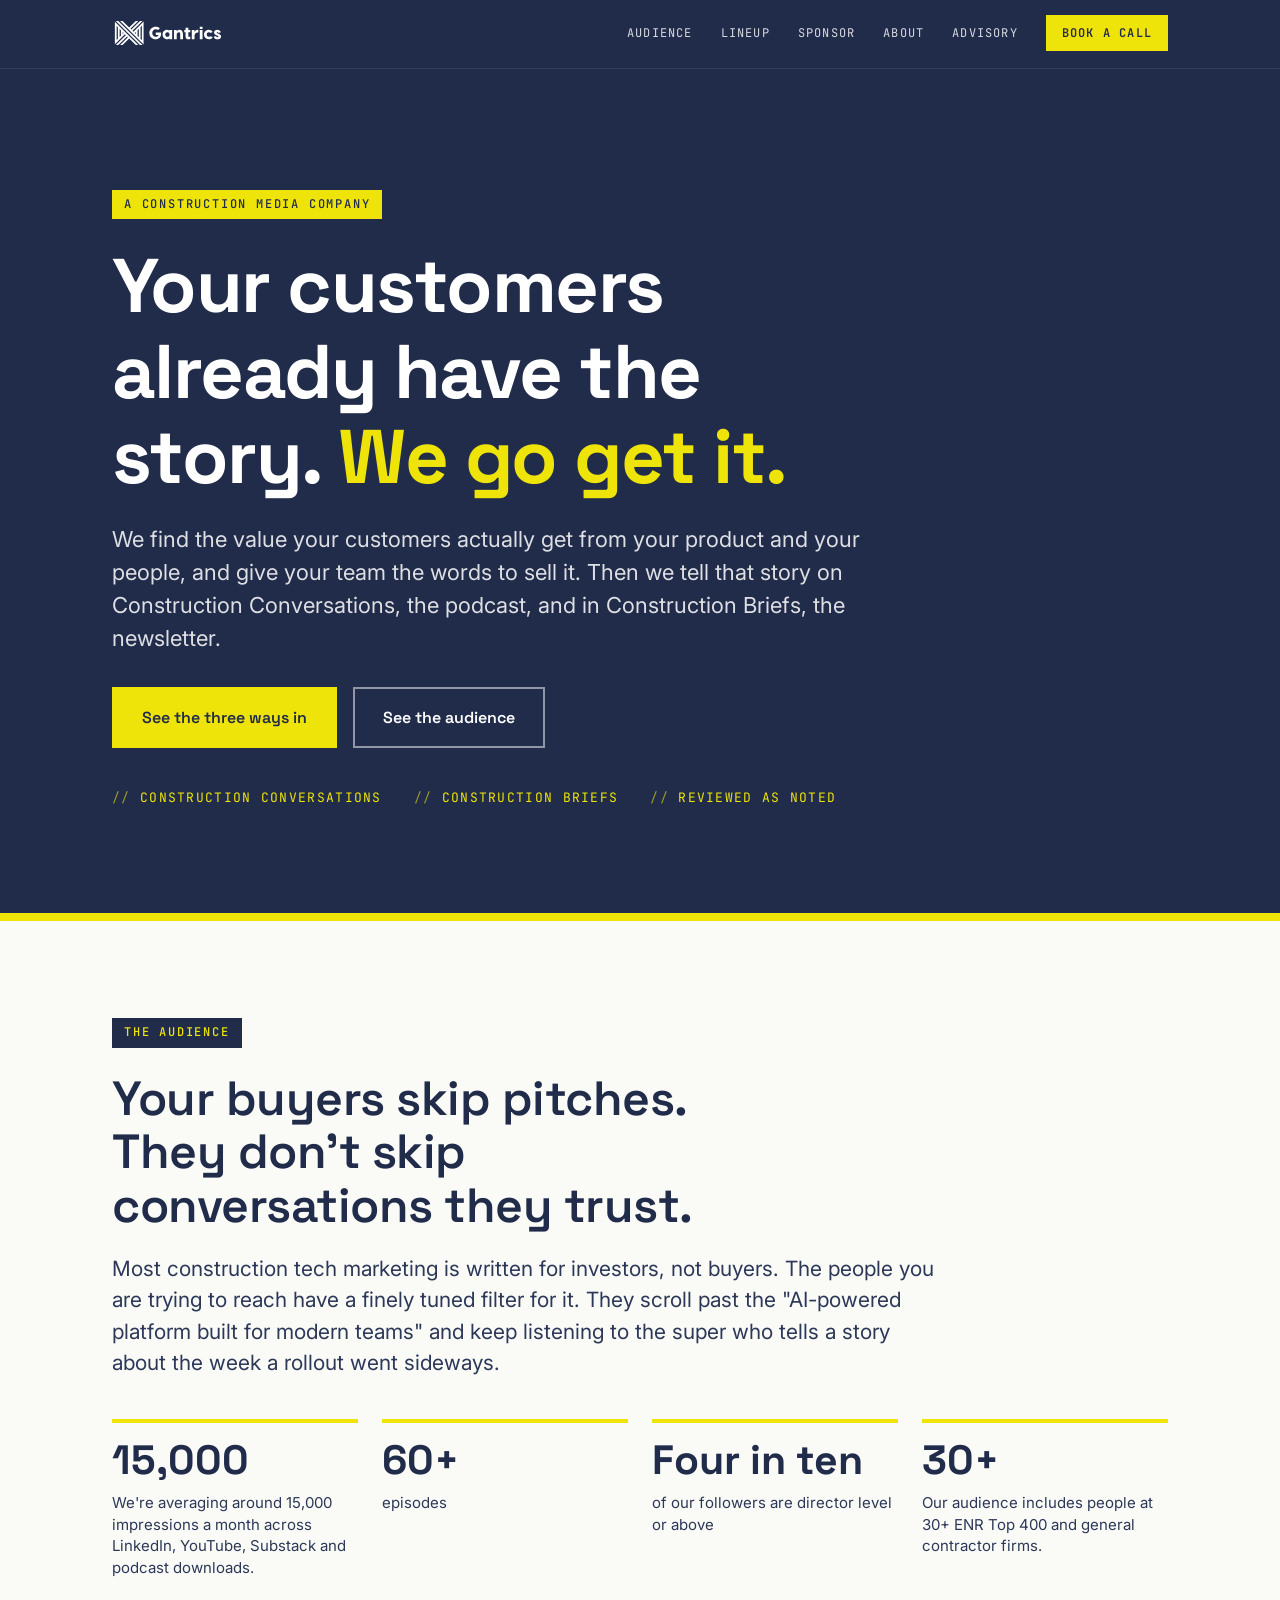
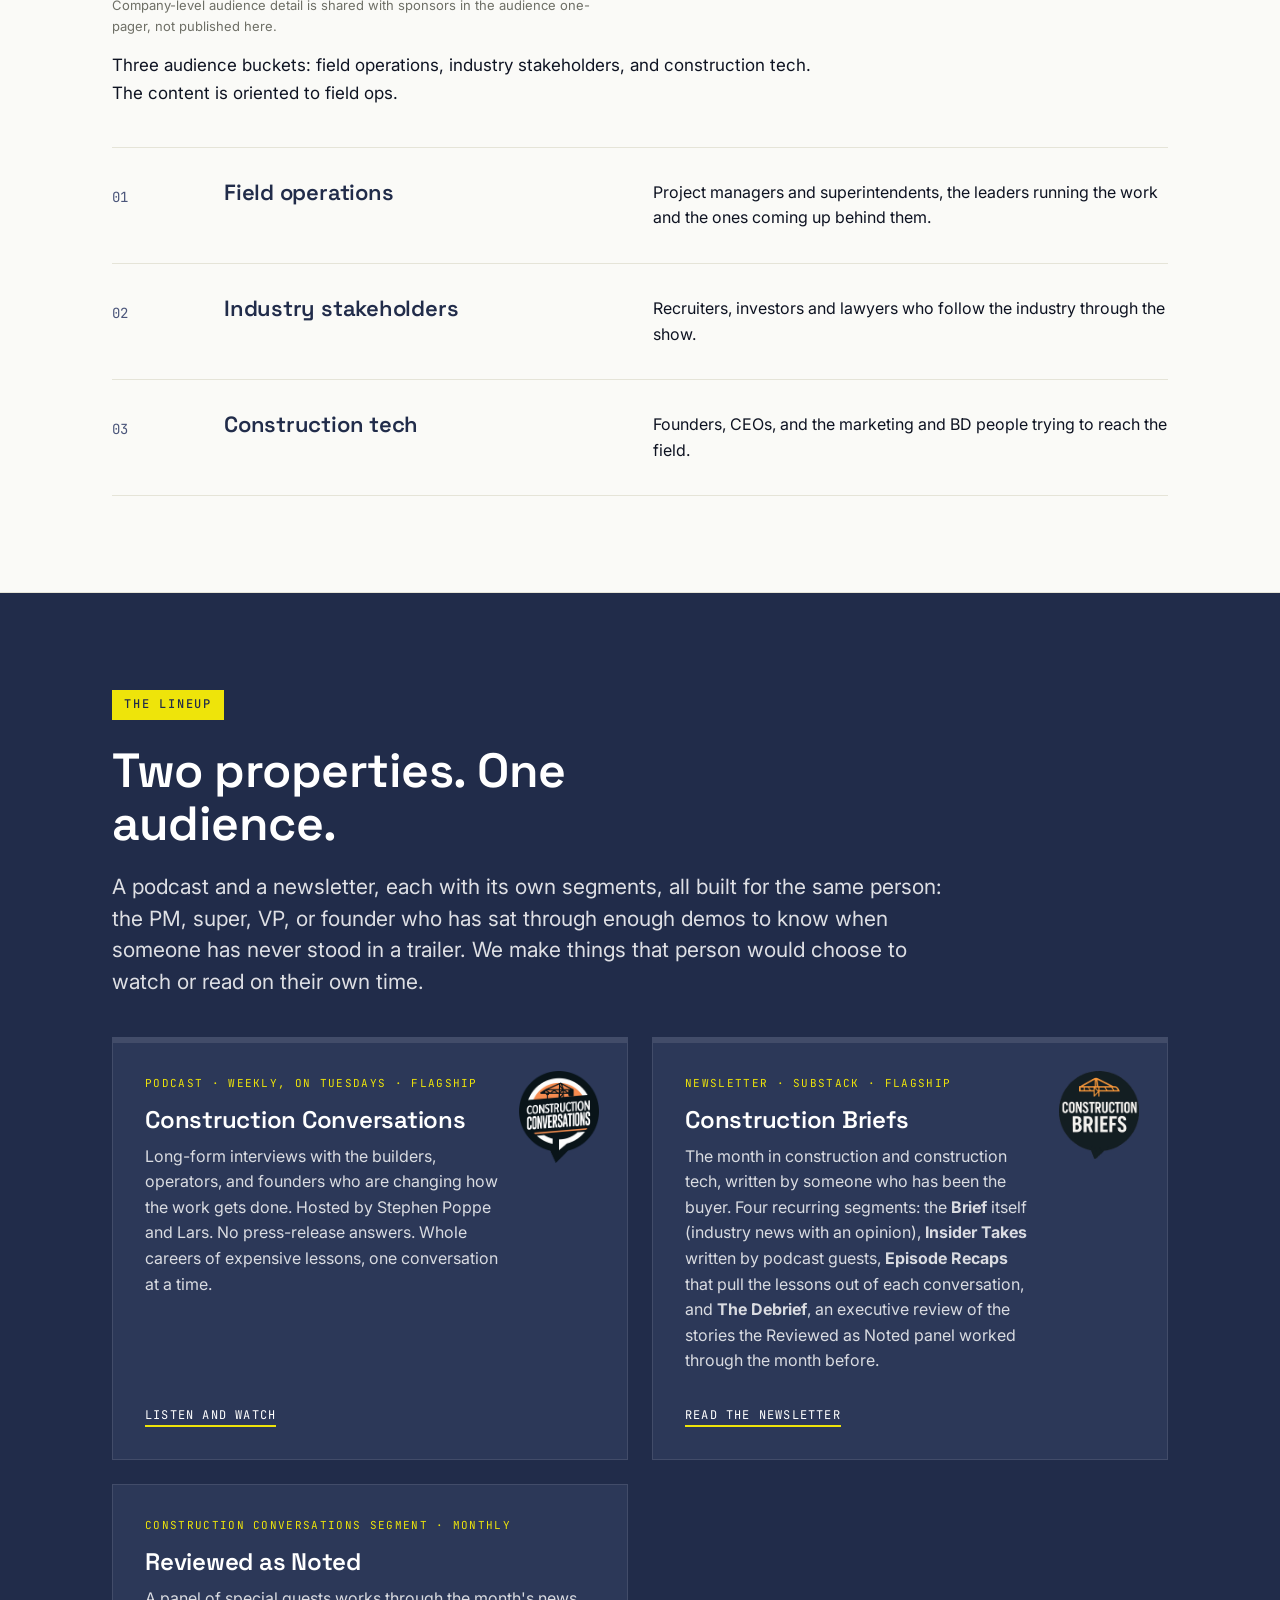
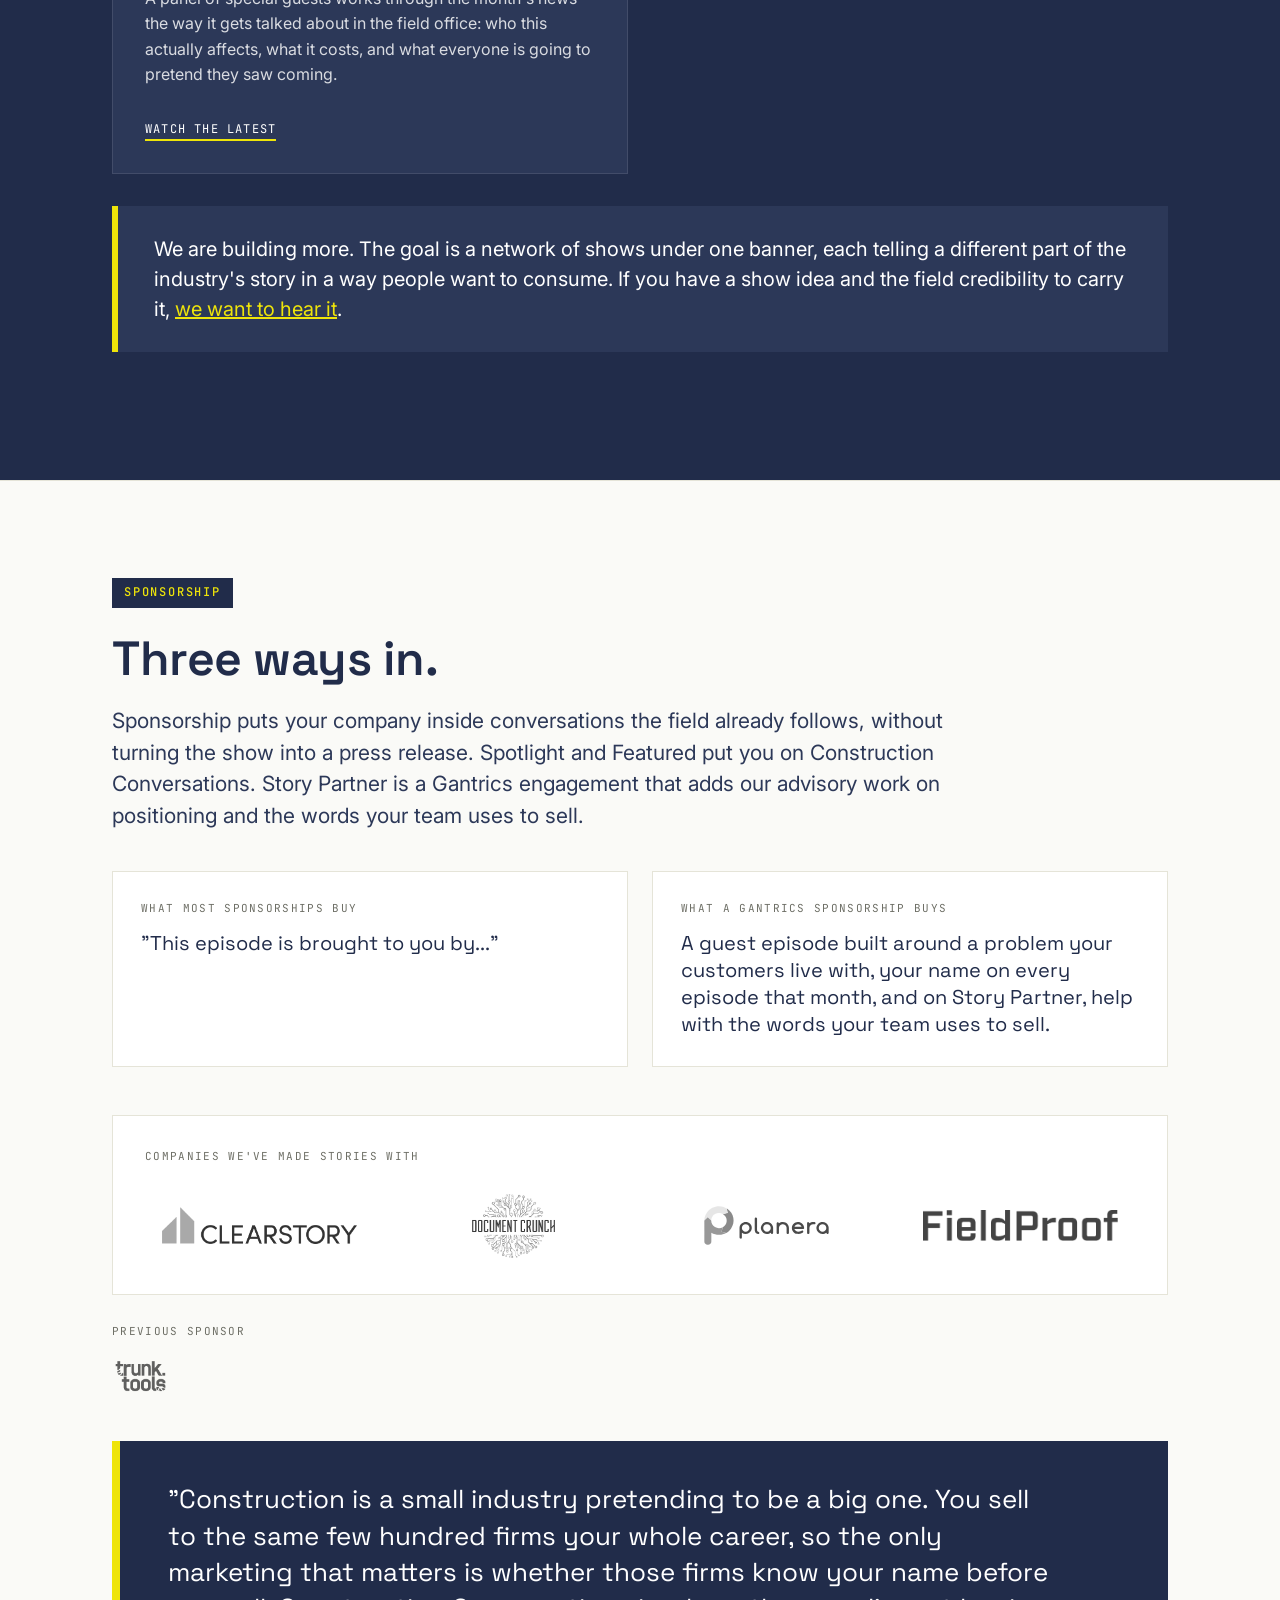
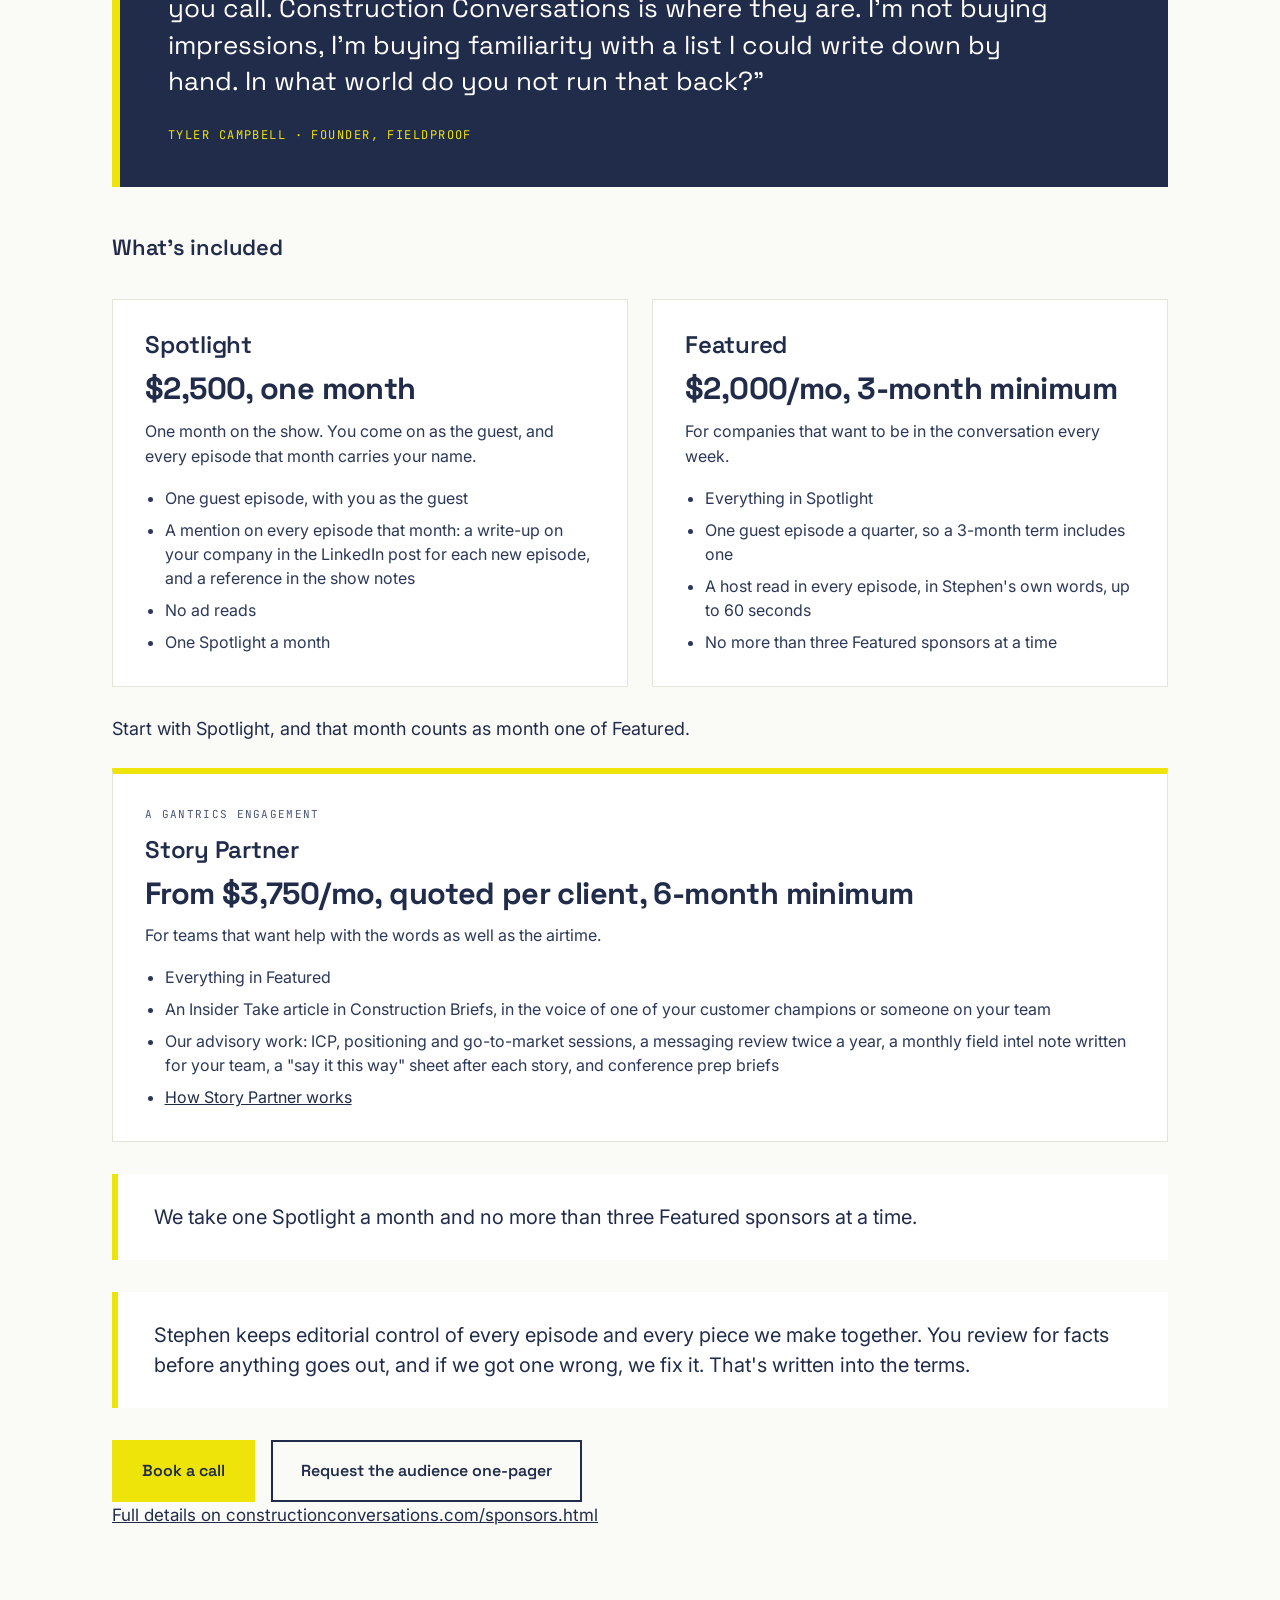
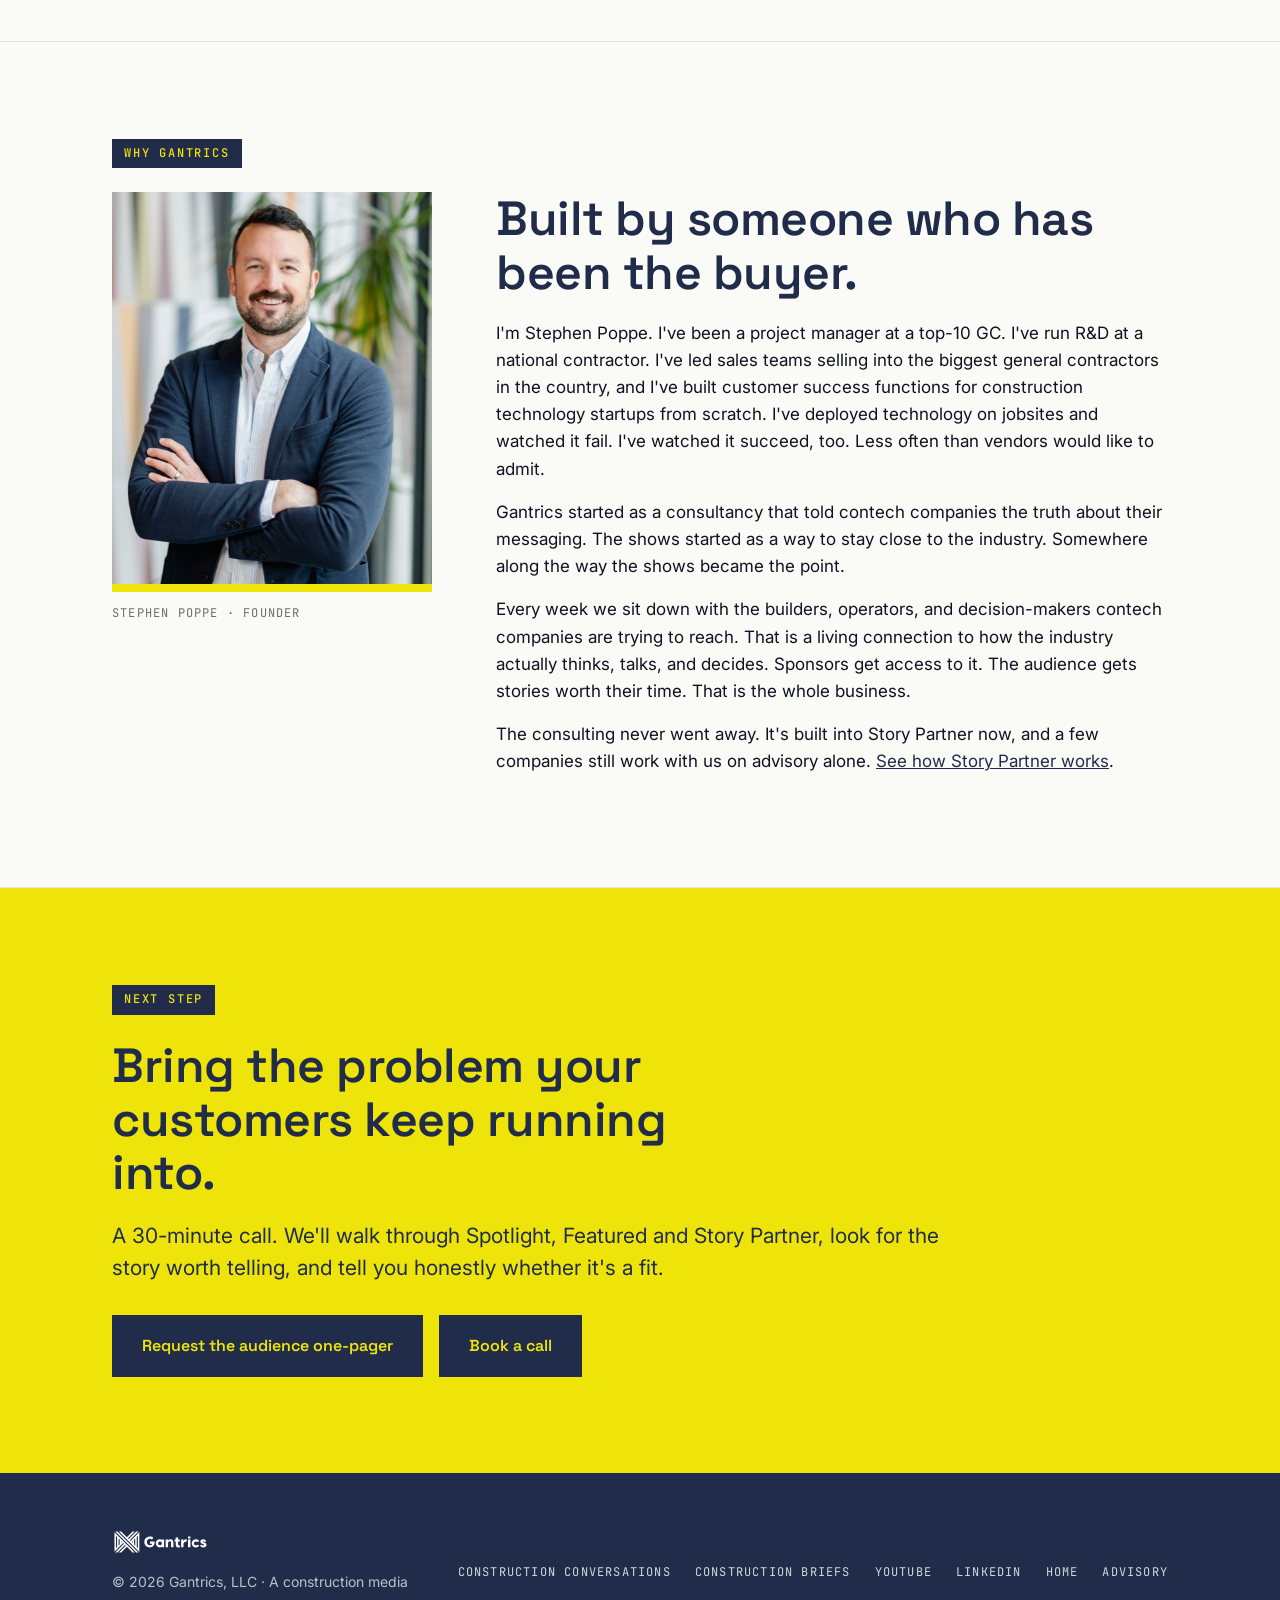
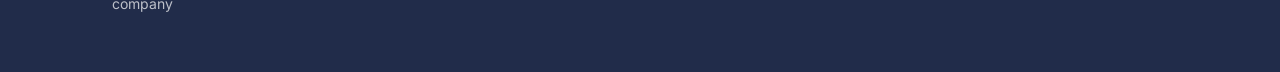
==== commit 19c8e504: "Merge main into the sponsorship copy branch. Bring in the Pages deploy split and the Plausible snipp" ====
--- a/site/index.html
+++ b/site/index.html
@@ -4,14 +4,14 @@
 <meta charset="utf-8">
 <meta name="viewport" content="width=device-width, initial-scale=1">
 <title>Gantrics | The construction industry's stories, told by the people who build</title>
-<meta name="description" content="Gantrics is a construction media company. Construction Conversations, Construction Briefs, Reviewed as Noted, and Tech to Watch reach the PMs, VPs, and founders who decide what gets adopted on the jobsite. Sponsor the shows, not the ads.">
+<meta name="description" content="Gantrics is the construction media company behind Construction Conversations and Construction Briefs. Three ways to put your story in front of the people who build.">
 <link rel="icon" type="image/png" href="assets/favicon.png">
 <link rel="preconnect" href="https://fonts.googleapis.com">
 <link rel="preconnect" href="https://fonts.gstatic.com" crossorigin>
 <link href="https://fonts.googleapis.com/css2?family=Space+Grotesk:wght@500;600;700&family=Inter:wght@400;500;600&family=JetBrains+Mono:wght@400;500&display=swap" rel="stylesheet">
 <link rel="stylesheet" href="assets/site.css">
 <meta property="og:title" content="Gantrics | Construction media for the people who build">
-<meta property="og:description" content="A podcast and a newsletter. One audience: the people who decide what gets adopted on the jobsite. Sponsor the conversation, not the ad break.">
+<meta property="og:description" content="A podcast and a newsletter for the people who build, and three ways to tell your story in them: Spotlight, Featured and Story Partner.">
 <meta property="og:type" content="website">
 <meta property="og:url" content="https://gantrics.com/">
 <meta property="og:image" content="https://gantrics.com/assets/og.png">
@@ -19,7 +19,7 @@
 <meta property="og:image:height" content="627">
 <meta name="twitter:card" content="summary_large_image">
 <script type="application/ld+json">
-{"@context":"https://schema.org","@type":"Organization","name":"Gantrics","url":"https://gantrics.com","founder":{"@type":"Person","name":"Stephen Poppe"},"description":"Construction media company behind Construction Conversations, Construction Briefs, Reviewed as Noted, and Tech to Watch.","sameAs":["https://constructionconversations.com"]}
+{"@context":"https://schema.org","@type":"Organization","name":"Gantrics","url":"https://gantrics.com","founder":{"@type":"Person","name":"Stephen Poppe"},"description":"Construction media company behind Construction Conversations and Construction Briefs.","sameAs":["https://constructionconversations.com"]}
 </script>
 <!-- Privacy-friendly analytics by Plausible -->
 <script async src="https://plausible.io/js/pa-N0Lt_7EKjp6V7qd20DBtb.js"></script>
@@ -35,11 +35,11 @@
     <a class="logo" href="/" aria-label="Gantrics home"><img src="assets/logo-white.svg" alt="Gantrics"></a>
     <button class="nav-toggle" aria-expanded="false" aria-controls="nav-links" onclick="var u=document.getElementById('nav-links');u.classList.toggle('open');this.setAttribute('aria-expanded',u.classList.contains('open'))">Menu</button>
     <ul id="nav-links">
-      <li><a href="#audience">Audience</a></li>
-      <li><a href="#shows">Shows</a></li>
-      <li><a href="#sponsor">Sponsor</a></li>
-      <li><a href="#about">About</a></li>
-      <li><a href="advisory.html">Advisory</a></li>
+      <li><a href="/#audience">Audience</a></li>
+      <li><a href="/#shows">Lineup</a></li>
+      <li><a href="/#sponsor">Sponsor</a></li>
+      <li><a href="/#about">About</a></li>
+      <li><a href="/advisory.html">Advisory</a></li>
       <li><a class="cta" href="https://calendly.com/sdpoppe/30min">Book a call</a></li>
     </ul>
   </div>
@@ -48,17 +48,16 @@
 <header class="hero">
   <div class="container">
     <span class="eyebrow on-dark">A construction media company</span>
-    <h1>The industry's stories, <span class="accent">told by the people who build.</span></h1>
-    <p class="lede"><strong>If you sell into construction, this is the room your buyers are already in.</strong> Gantrics runs the shows construction people actually listen to: a podcast, a newsletter, a monthly news roundtable, and a video series that explains what construction tech does without the marketing.</p>
+    <h1>Your customers already have the story. <span class="accent">We go get it.</span></h1>
+    <p class="lede">We find the value your customers actually get from your product and your people, and give your team the words to sell it. Then we tell that story on Construction Conversations, the podcast, and in Construction Briefs, the newsletter.</p>
     <div class="btn-row">
-      <a class="btn primary" href="#sponsor">Sponsor the shows</a>
+      <a class="btn primary" href="#sponsor">See the three ways in</a>
       <a class="btn on-dark" href="#audience">See the audience</a>
     </div>
     <div class="meta">
       <span>Construction Conversations</span>
       <span>Construction Briefs</span>
       <span>Reviewed as Noted</span>
-      <span>Tech to Watch</span>
     </div>
   </div>
 </header>
@@ -66,37 +65,33 @@
 <section id="audience">
   <div class="container">
     <span class="eyebrow">The audience</span>
-    <h2>Your buyers skip ads. They don't skip conversations they trust.</h2>
+    <h2>Your buyers skip pitches. They don't skip conversations they trust.</h2>
     <p class="lede">Most construction tech marketing is written for investors, not buyers. The people you are trying to reach have a finely tuned filter for it. They scroll past the "AI-powered platform built for modern teams" and keep listening to the super who tells a story about the week a rollout went sideways.</p>
 
     <div class="stats">
-      <div class="stat"><div class="big">15K</div><div class="label">Avg monthly impressions across platforms</div></div>
-      <div class="stat"><div class="big">4</div><div class="label">Sides of the table: GC, owner, design, trade</div></div>
-      <div class="stat"><div class="big">30+</div><div class="label">ENR Top 400 and GC firms represented</div></div>
-      <div class="stat"><div class="big">60+</div><div class="label">Episodes published and counting</div></div>
-    </div>
-    <p class="footnote">Impressions averaged monthly across podcast, video, and social platforms. Company-level audience detail is shared with sponsors in the audience one-pager, not published here.</p>
+      <div class="stat"><div class="big">15,000</div><div class="label">We're averaging around 15,000 impressions a month across LinkedIn, YouTube, Substack and podcast downloads.</div></div>
+      <div class="stat"><div class="big">60+</div><div class="label">episodes</div></div>
+      <div class="stat"><div class="big">Four in ten</div><div class="label">of our followers are director level or above</div></div>
+      <div class="stat"><div class="big">30+</div><div class="label">Our audience includes people at 30+ ENR Top 400 and general contractor firms.</div></div>
+    </div>
+    <p class="footnote">Company-level audience detail is shared with sponsors in the audience one-pager, not published here.</p>
+    <p>Three audience buckets: field operations, industry stakeholders, and construction tech. The content is oriented to field ops.</p>
 
     <div class="rows">
       <div class="row">
         <div class="num">01</div>
-        <div><h3>General contractors</h3><div class="sub">Precon, operations, VDC, innovation</div></div>
-        <p>The people who run pilots, sign the renewals, and decide whether a tool makes it past the second job.</p>
+        <div><h3>Field operations</h3></div>
+        <p>Project managers and superintendents, the leaders running the work and the ones coming up behind them.</p>
       </div>
       <div class="row">
         <div class="num">02</div>
-        <div><h3>Owners and owner's reps</h3><div class="sub">Capital programs, facilities, PM firms</div></div>
-        <p>The side of the table that writes the spec, sets the data requirements, and increasingly asks what happens to the model after turnover.</p>
+        <div><h3>Industry stakeholders</h3></div>
+        <p>Recruiters, investors and lawyers who follow the industry through the show.</p>
       </div>
       <div class="row">
         <div class="num">03</div>
-        <div><h3>The design side</h3><div class="sub">Architecture and engineering leadership</div></div>
-        <p>The firms whose coordination habits decide how much rework a GC inherits, and who are watching AI land in their workflows first.</p>
-      </div>
-      <div class="row">
-        <div class="num">04</div>
-        <div><h3>Specialty trades</h3><div class="sub">Mechanical, electrical, structural, prefab</div></div>
-        <p>Where most of the labor and most of the margin actually lives. Also where technology gets adopted fastest when it works and abandoned fastest when it doesn't.</p>
+        <div><h3>Construction tech</h3></div>
+        <p>Founders, CEOs, and the marketing and BD people trying to reach the field.</p>
       </div>
     </div>
   </div>
@@ -111,7 +106,7 @@
     <div class="grid two">
       <article class="card feature has-logo">
         <img class="show-logo" src="assets/cc-logo.png" alt="">
-        <div class="tag">Podcast · Every other Tuesday · Flagship</div>
+        <div class="tag">Podcast · Weekly, on Tuesdays · Flagship</div>
         <h3>Construction Conversations</h3>
         <p>Long-form interviews with the builders, operators, and founders who are changing how the work gets done. Hosted by Stephen Poppe and Lars. No press-release answers. Whole careers of expensive lessons, one conversation at a time.</p>
         <a class="link" href="https://constructionconversations.com">Listen and watch</a>
@@ -129,12 +124,6 @@
         <p>A panel of special guests works through the month's news the way it gets talked about in the field office: who this actually affects, what it costs, and what everyone is going to pretend they saw coming.</p>
         <a class="link" href="https://constructionconversations.com">Watch the latest</a>
       </article>
-      <article class="card">
-        <div class="tag">Construction Conversations segment · YouTube</div>
-        <h3>Tech to Watch</h3>
-        <p>What does this platform actually do? Short videos that answer that question for one construction tech product at a time. No fluff, no marketing deck, just what it does, who it's for, and what it doesn't do.</p>
-        <a class="link" href="https://www.youtube.com/@constructionconversations">Watch on YouTube</a>
-      </article>
     </div>
 
     <div class="statement">
@@ -147,8 +136,8 @@
 <section id="sponsor">
   <div class="container">
     <span class="eyebrow">Sponsorship</span>
-    <h2>Adjacency, not advertising.</h2>
-    <p class="lede">Sponsorship puts your name inside the room where the industry talks honestly, without turning the show into a press release. Then it goes further than any podcast ad has a right to: we use what we know about your buyers to help you sell to them.</p>
+    <h2>Three ways in.</h2>
+    <p class="lede">Sponsorship puts your company inside conversations the field already follows, without turning the show into a press release. Spotlight and Featured put you on Construction Conversations. Story Partner is a Gantrics engagement that adds our advisory work on positioning and the words your team uses to sell.</p>
 
     <div class="compare">
       <div>
@@ -157,19 +146,22 @@
       </div>
       <div>
         <div class="label">What a Gantrics sponsorship buys</div>
-        <blockquote>Your name in trusted conversations, a list of the companies in your ICP who are listening, and a read on how your buyers actually talk about the problem you solve.</blockquote>
+        <blockquote>A guest episode built around a problem your customers live with, your name on every episode that month, and on Story Partner, help with the words your team uses to sell.</blockquote>
       </div>
     </div>
 
     <div class="sponsors">
-      <div class="sponsors-label">Sponsors of the shows · <span class="renewal">Our longest-running sponsor is on its fourth term</span></div>
+      <div class="sponsors-label">Companies we've made stories with</div>
       <div class="sponsor-logos">
+        <a href="https://www.clearstory.build" title="Clearstory"><img src="assets/clearstory.png" alt="Clearstory"></a>
+        <a href="https://www.documentcrunch.com" title="Document Crunch"><img class="tall" src="assets/document-crunch.png" alt="Document Crunch"></a>
         <a href="https://planera.io" title="Planera"><img src="assets/planera.svg" alt="Planera"></a>
-        <a href="https://trunk.tools" title="Trunk Tools"><img class="tall" src="assets/trunk-tools.png" alt="Trunk Tools"></a>
-        <a href="https://www.documentcrunch.com" title="Document Crunch"><img class="tall" src="assets/document-crunch.png" alt="Document Crunch"></a>
-        <a href="https://www.clearstory.build" title="Clearstory"><img src="assets/clearstory.png" alt="Clearstory"></a>
         <a href="https://www.fieldproof.io" title="Fieldproof"><img src="assets/fieldproof.png" alt="Fieldproof"></a>
       </div>
+    </div>
+    <div class="prev-sponsor">
+      <div class="sponsors-label">Previous sponsor</div>
+      <a href="https://trunk.tools" title="Trunk Tools"><img class="tall" src="assets/trunk-tools.png" alt="Trunk Tools"></a>
     </div>
 
     <blockquote class="pull">
@@ -178,47 +170,56 @@
     </blockquote>
 
     <h3 style="margin-top:48px">What's included</h3>
-    <div class="grid three">
+    <div class="grid two">
       <article class="card">
-        <div class="tag">On the shows</div>
-        <h3>Host-read mentions</h3>
-        <p>Woven into real conversation by Stephen and Lars in their own words. No supplied scripts read verbatim, no voice actors, no ad break.</p>
+        <h3>Spotlight</h3>
+        <p class="price">$2,500, one month</p>
+        <p>One month on the show. You come on as the guest, and every episode that month carries your name.</p>
+        <ul>
+          <li>One guest episode, with you as the guest</li>
+          <li>A mention on every episode that month: a write-up on your company in the LinkedIn post for each new episode, and a reference in the show notes</li>
+          <li>No ad reads</li>
+          <li>One Spotlight a month</li>
+        </ul>
       </article>
       <article class="card">
-        <div class="tag">On the shows</div>
-        <h3>Show notes, newsletter, LinkedIn</h3>
-        <p>Your logo and link on sponsored episodes, monthly mentions in Construction Briefs written in Stephen's voice, and LinkedIn support when those episodes go out.</p>
-      </article>
-      <article class="card">
-        <div class="tag">On the shows</div>
-        <h3>Customer-story episodes</h3>
-        <p>Custom episodes built around real field use of your product. The story your buyers repeat internally, not a demo.</p>
-      </article>
-      <article class="card feature">
-        <div class="tag">Beyond the shows</div>
-        <h3>ICP account insights</h3>
-        <p>We know which firms are in the room. We match them against your ideal customer profile and hand you the list, with the seniority mix behind it. Companies, not individuals. Your sales team knows where to knock before the first call.</p>
-      </article>
-      <article class="card feature">
-        <div class="tag">Beyond the shows</div>
-        <h3>Voice of the Field</h3>
-        <p>A working model of the PX, the PM, and the superintendent, built on years of sitting across from the people who hold those jobs. Put your pitch in front of it and find out what they'd push back on before a real one does.</p>
-      </article>
-      <article class="card feature">
-        <div class="tag">Beyond the shows</div>
-        <h3>Buyer-language review</h3>
-        <p>We know how your buyers describe the problem you solve, because we hear it from them every week. We read your messaging against that and show you where your words and theirs diverge, and what to say instead.</p>
-      </article>
-    </div>
+        <h3>Featured</h3>
+        <p class="price">$2,000/mo, 3-month minimum</p>
+        <p>For companies that want to be in the conversation every week.</p>
+        <ul>
+          <li>Everything in Spotlight</li>
+          <li>One guest episode a quarter, so a 3-month term includes one</li>
+          <li>A host read in every episode, in Stephen's own words, up to 60 seconds</li>
+          <li>No more than three Featured sponsors at a time</li>
+        </ul>
+      </article>
+    </div>
+    <p class="tier-note">Start with Spotlight, and that month counts as month one of Featured.</p>
+    <article class="card feature standalone">
+      <div class="tag">A Gantrics engagement</div>
+      <h3>Story Partner</h3>
+      <p class="price">From $3,750/mo, quoted per client, 6-month minimum</p>
+      <p>For teams that want help with the words as well as the airtime.</p>
+      <ul>
+        <li>Everything in Featured</li>
+        <li>An Insider Take article in Construction Briefs, in the voice of one of your customer champions or someone on your team</li>
+        <li>Our advisory work: ICP, positioning and go-to-market sessions, a messaging review twice a year, a monthly field intel note written for your team, a "say it this way" sheet after each story, and conference prep briefs</li>
+        <li><a href="advisory.html#story-partner">How Story Partner works</a></li>
+      </ul>
+    </article>
 
     <div class="statement">
-      <p>Sponsor slots are capped each quarter so the shows never turn into an ad break. When they're gone, they're gone.</p>
+      <p>We take one Spotlight a month and no more than three Featured sponsors at a time.</p>
+    </div>
+    <div class="statement">
+      <p>Stephen keeps editorial control of every episode and every piece we make together. You review for facts before anything goes out, and if we got one wrong, we fix it. That's written into the terms.</p>
     </div>
 
     <div class="btn-row">
-      <a class="btn primary" href="mailto:stephen@gantrics.com?subject=Audience%20one-pager%20request">Request the audience one-pager</a>
-      <a class="btn primary" href="https://calendly.com/sdpoppe/30min">Book a sponsor call</a>
-    </div>
+      <a class="btn primary" href="https://calendly.com/sdpoppe/30min">Book a call</a>
+      <a class="btn" href="mailto:stephen@gantrics.com?subject=Audience%20one-pager%20request">Request the audience one-pager</a>
+    </div>
+    <p><a href="https://constructionconversations.com/sponsors.html">Full details on constructionconversations.com/sponsors.html</a></p>
   </div>
 </section>
 
@@ -235,7 +236,7 @@
         <p>I'm Stephen Poppe. I've been a project manager at a top-10 GC. I've run R&amp;D at a national contractor. I've led sales teams selling into the biggest general contractors in the country, and I've built customer success functions for construction technology startups from scratch. I've deployed technology on jobsites and watched it fail. I've watched it succeed, too. Less often than vendors would like to admit.</p>
         <p>Gantrics started as a consultancy that told contech companies the truth about their messaging. The shows started as a way to stay close to the industry. Somewhere along the way the shows became the point.</p>
         <p>Every week we sit down with the builders, operators, and decision-makers contech companies are trying to reach. That is a living connection to how the industry actually thinks, talks, and decides. Sponsors get access to it. The audience gets stories worth their time. That is the whole business.</p>
-        <p>Still want the consulting? Some of it is still here, for the right fit. <a href="advisory.html">Read about advisory work.</a></p>
+        <p>The consulting never went away. It's built into Story Partner now, and a few companies still work with us on advisory alone. <a href="advisory.html#story-partner">See how Story Partner works</a>.</p>
       </div>
     </div>
   </div>
@@ -244,8 +245,8 @@
 <section class="cta-band">
   <div class="container">
     <span class="eyebrow">Next step</span>
-    <h2>See who's actually listening.</h2>
-    <p class="lede">A 30-minute call. We'll show you the companies in your market that follow the shows, walk through what's included, and tell you honestly whether it's a fit.</p>
+    <h2>Bring the problem your customers keep running into.</h2>
+    <p class="lede">A 30-minute call. We'll walk through Spotlight, Featured and Story Partner, look for the story worth telling, and tell you honestly whether it's a fit.</p>
     <div class="btn-row">
       <a class="btn primary" href="mailto:stephen@gantrics.com?subject=Audience%20one-pager%20request">Request the audience one-pager</a>
       <a class="btn primary" href="https://calendly.com/sdpoppe/30min">Book a call</a>
@@ -264,7 +265,8 @@
       <li><a href="https://constructionbriefs.substack.com">Construction Briefs</a></li>
       <li><a href="https://www.youtube.com/@constructionconversations">YouTube</a></li>
       <li><a href="https://www.linkedin.com/company/gantrics-consulting/">LinkedIn</a></li>
-      <li><a href="advisory.html">Advisory</a></li>
+      <li><a href="/">Home</a></li>
+      <li><a href="/advisory.html">Advisory</a></li>
     </ul>
   </div>
 </footer>
